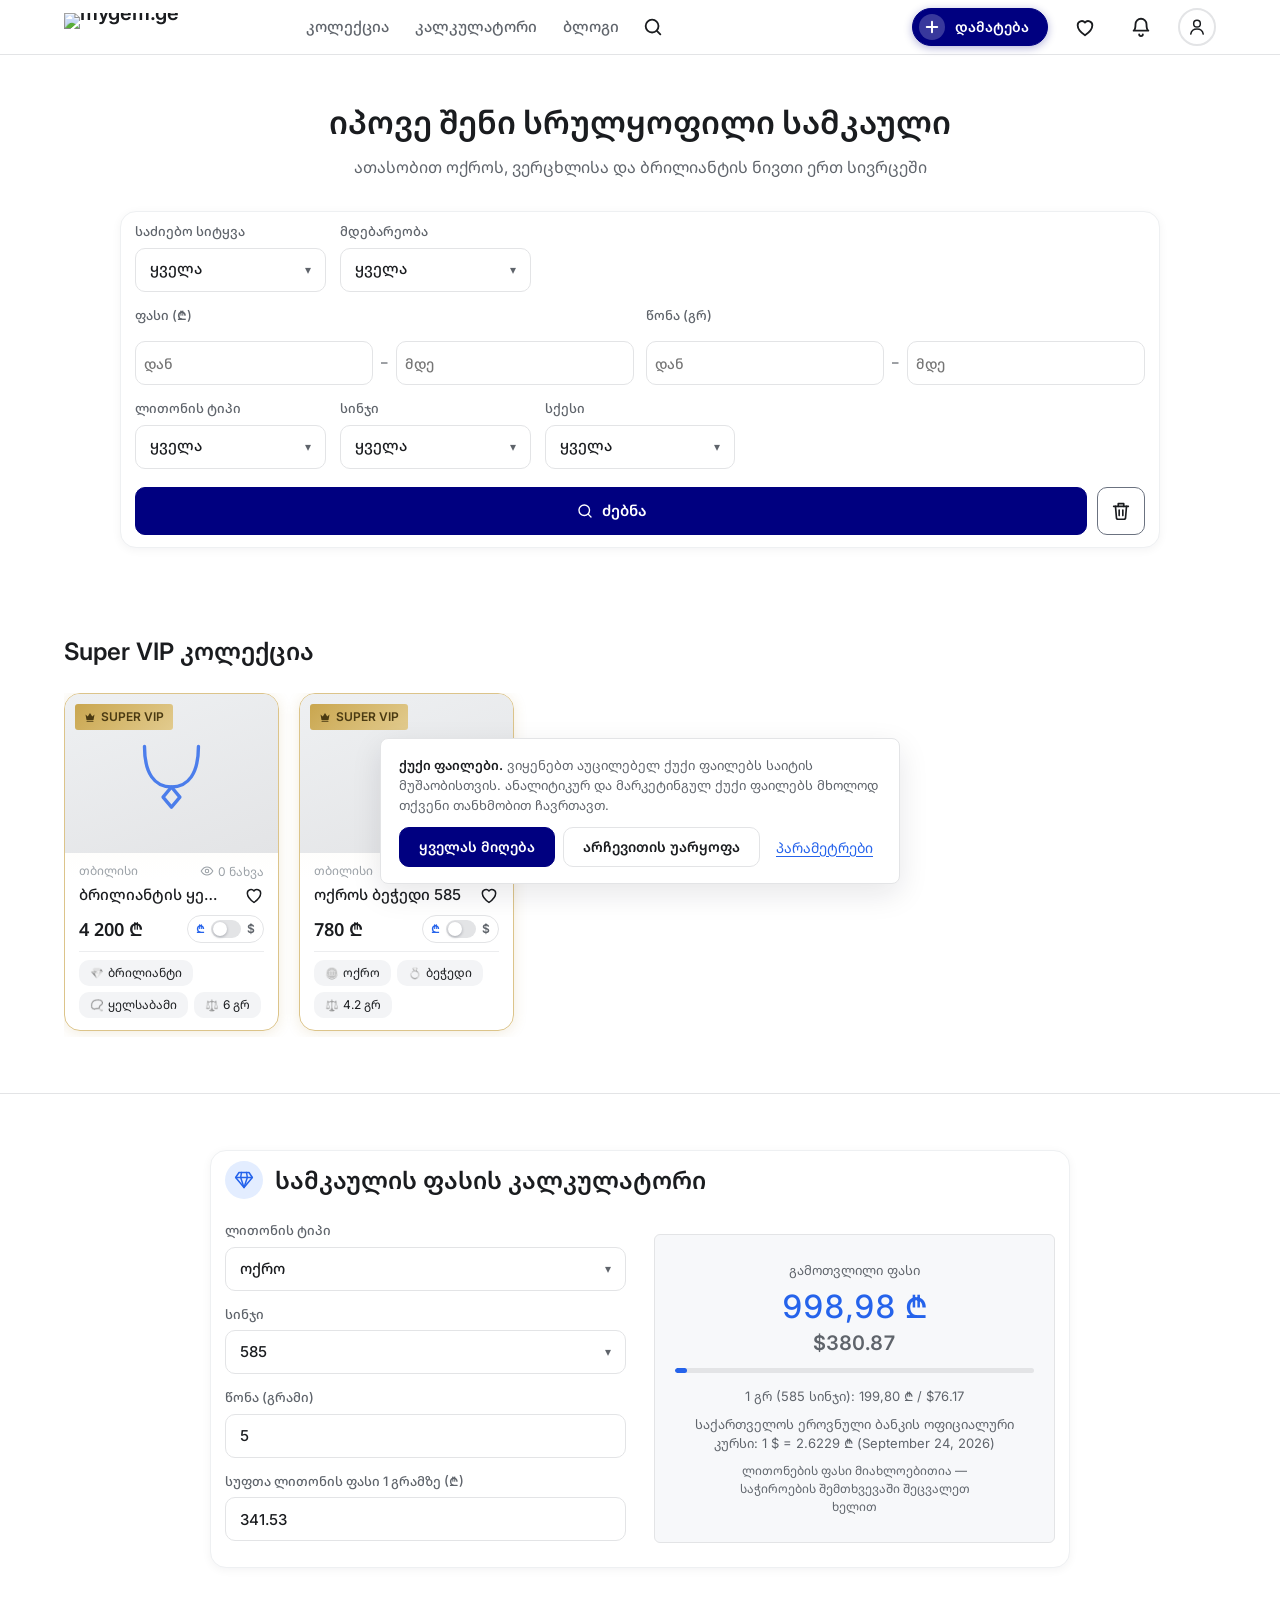
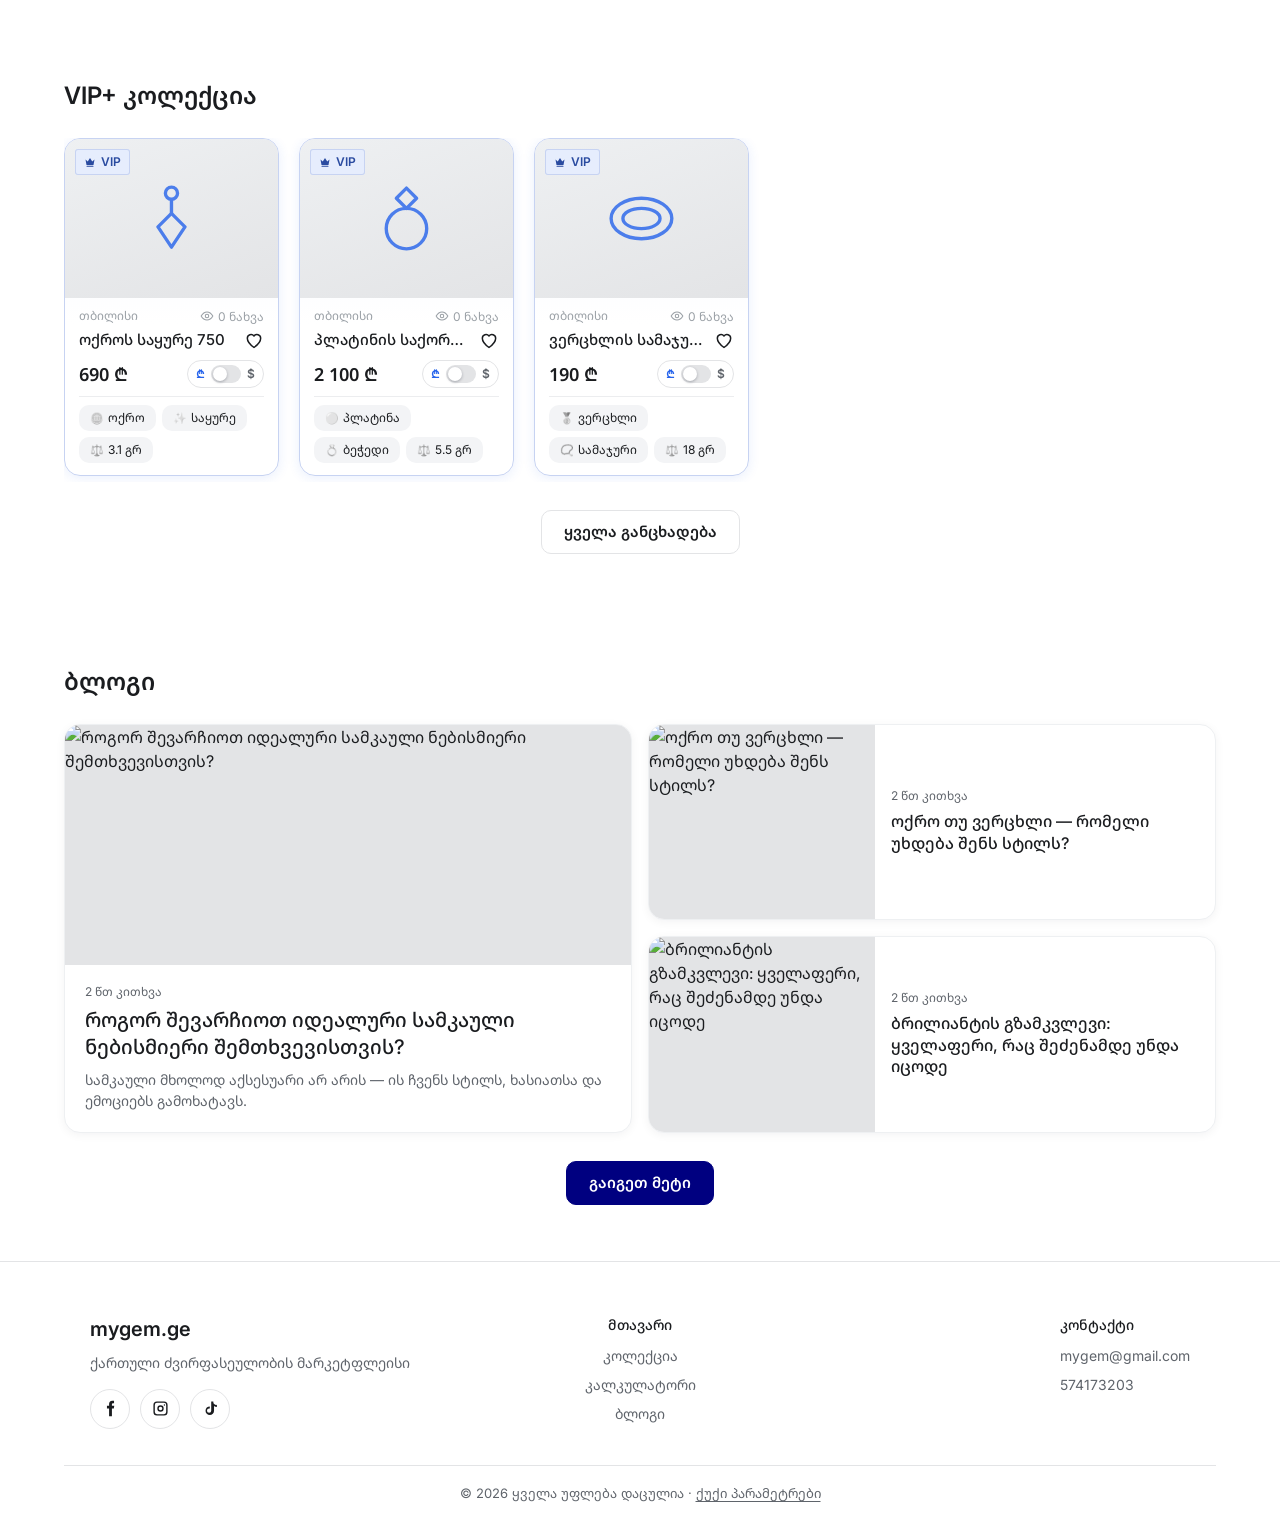
==== templates/index.html @ e0cd1dc0 "a" ====
<!DOCTYPE html>
<html lang="ka">
<head>
<meta charset="UTF-8">
<meta name="viewport" content="width=device-width, initial-scale=1">
<meta name="theme-color" content="#ffffff">
<title>mygem.ge – ძვირფასეულობის მარკეტფლეისი</title>
<link rel="icon" type="image/jpeg" href="images/Mygem ge.jpg">
<link rel="preconnect" href="https://fonts.googleapis.com">
<link rel="preconnect" href="https://fonts.gstatic.com" crossorigin>
<link rel="stylesheet" href="https://fonts.googleapis.com/css2?family=Inter:wght@400;500;600&family=Noto+Sans+Georgian:wght@400;500;600&family=Noto+Serif+Georgian:wght@400;500&display=swap">
<link rel="stylesheet" href="/static/style.css">
</head>
<body>
<header class="top">
  <a href="#home" class="logo" aria-label="mygem.ge"><img class="wm" src="images/Mygem ge.jpg" alt="mygem.ge" width="166" height="36"></a>
  <nav class="nav">
    <a href="#collection">კოლექცია</a>
    <a href="#calculator">კალკულატორი</a>
    <a href="#blog">ბლოგი</a>
    <div class="hs" id="hs">
      <button type="button" class="ib" id="hsBtn" title="ძებნა" aria-label="ძებნა"><svg viewBox="0 0 24 24" width="20" height="20" fill="none" stroke="currentColor" stroke-width="2" stroke-linecap="round"><circle cx="11" cy="11" r="7"/><path d="M20 20l-3.500-3.500"/></svg></button>
      <input id="hsIn" type="text" placeholder="მოძებნეთ სამკაული..." autocomplete="off" aria-label="ძებნა">
    </div>
  </nav>
  <div class="actions">
    <a href="#add" class="btn add" aria-label="დამატება"><span class="pl" aria-hidden="true"><svg viewBox="0 0 24 24" fill="none" stroke="currentColor" stroke-width="2.6" stroke-linecap="round"><path d="M12 5v14M5 12h14"/></svg></span><span class="t">დამატება</span></a>
    <a href="#favs" class="ib" title="ფავორიტები" aria-label="ფავორიტები"><svg viewBox="0 0 24 24" width="20" height="20" fill="none" stroke="currentColor" stroke-width="2" stroke-linejoin="round"><path d="M12 21s-8-5.500-8-11a4.500 4.500 0 018-2.800A4.500 4.500 0 0120 10c0 5.500-8 11-8 11z"/></svg><span class="dot fc" id="favDot"></span></a>
    <button class="ib" id="noteBtn" title="შეტყობინებები" aria-label="შეტყობინებები"><svg viewBox="0 0 24 24" width="20" height="20" fill="none" stroke="currentColor" stroke-width="2" stroke-linecap="round" stroke-linejoin="round"><path d="M6 9a6 6 0 0112 0c0 6 2 7 2 7H4s2-1 2-7z"/><path d="M10 20a2 2 0 004 0"/></svg><span class="dot" id="noteDot"></span></button>
    <button class="ib login" id="loginBtn" title="პროფილი" aria-label="პროფილი"></button>
  </div>
</header>
<div class="notes" id="notePanel"></div>
<div class="sres" id="sRes"></div>

<main id="app"></main>

<footer>
  <div class="foot">
    <div class="fcol fleft">
      <div class="fname">mygem.ge</div>
      <p>ქართული ძვირფასეულობის მარკეტფლეისი</p>
      <div class="soc">
        <a href="https://www.facebook.com/mygem.ge" target="_blank" rel="noopener noreferrer" title="Facebook" aria-label="Facebook"><svg viewBox="0 0 24 24"><path d="M14 8V6c0-1 .5-1.5 1.5-1.5H17V1h-2.5C11.5 1 10 3 10 5.5V8H7v4h3v11h4V12h2.7l.6-4z"/></svg></a>
        <a href="#" title="Instagram"><svg viewBox="0 0 24 24"><path d="M7 2h10a5 5 0 015 5v10a5 5 0 01-5 5H7a5 5 0 01-5-5V7a5 5 0 015-5zm0 2a3 3 0 00-3 3v10a3 3 0 003 3h10a3 3 0 003-3V7a3 3 0 00-3-3zm5 3.5A4.500 4.500 0 1112 16.500 4.500 4.500 0 0112 7.500zm0 2A2.500 2.500 0 1012 14.500 2.500 2.500 0 0012 9.500zM17.500 6a1 1 0 110 2 1 1 0 010-2z"/></svg></a>
        <a href="#" title="TikTok"><svg viewBox="0 0 24 24"><path d="M16 2h-3v13a3 3 0 11-3-3c.3 0 .7 0 1 .1V9a6 6 0 106 6V8.500a7 7 0 004 1.300V6.800A4 4 0 0116 3z"/></svg></a>
      </div>
    </div>
    <div class="fcol fmid">
      <a href="#home" class="fh">მთავარი</a>
      <a href="#collection">კოლექცია</a>
      <a href="#calculator">კალკულატორი</a>
    <a href="#blog">ბლოგი</a>
    </div>
    <div class="fcol fright">
      <b class="fh">კონტაქტი</b>
      <a href="mailto:mygemge@gmail.com">mygem@gmail.com</a>
      <a href="tel:+995574173203">574173203</a>
    </div>
  </div>
  <p class="copy">© 2026 ყველა უფლება დაცულია · <button type="button" class="cklink" data-ckset>ქუქი პარამეტრები</button></p>
</footer>

<div class="modal" id="modal"><div class="box" id="modalBox"><div id="modalBody"></div></div></div>
<div class="cookie" id="cookie" role="dialog" aria-labelledby="ckT" aria-describedby="ckD">
  <p id="ckD"><b id="ckT">ქუქი ფაილები.</b> ვიყენებთ აუცილებელ ქუქი ფაილებს საიტის მუშაობისთვის. ანალიტიკურ და მარკეტინგულ ქუქი ფაილებს მხოლოდ თქვენი თანხმობით ჩავრთავთ.</p>
  <div class="ck-acts">
    <button type="button" class="btn" id="ckAll">ყველას მიღება</button>
    <button type="button" class="btn alt" id="ckRej">არჩევითის უარყოფა</button>
    <button type="button" class="ck-set" id="ckSet">პარამეტრები</button>
  </div>
</div>
<div class="modal ckm" id="ckPrefs" role="dialog" aria-modal="true" aria-labelledby="ckPT"><div class="box">
  <h3 id="ckPT">ქუქი ფაილების პარამეტრები</h3>
  <p>აირჩიეთ, რომელი ქუქი ფაილების გამოყენებას ეთანხმებით. არჩევანის შეცვლა ნებისმიერ დროს შეგიძლიათ საიტის ბოლოდან.</p>
  <div class="ckrow"><div><b>აუცილებელი</b><span class="ckbadge">ყოველთვის ჩართულია</span><p>საჭიროა საიტის მუშაობისთვის: ანგარიშით შესვლა, ფავორიტები, თქვენი განცხადებები, ვალუტის კურსი და თქვენი არჩევანის დამახსოვრება. გამორთვა შეუძლებელია.</p></div></div>
  <label class="ckrow"><div><b>ანალიტიკა</b><p>გვეხმარება გავიგოთ, როგორ იყენებენ ვიზიტორები საიტს, რათა გავაუმჯობესოთ იგი.</p></div><input type="checkbox" class="cksw" id="ckA" role="switch" aria-label="ანალიტიკა"></label>
  <label class="ckrow"><div><b>მარკეტინგი</b><p>გამოიყენება შესაბამისი რეკლამის საჩვენებლად და სარეკლამო კამპანიების ეფექტიანობის გასაზომად.</p></div><input type="checkbox" class="cksw" id="ckM" role="switch" aria-label="მარკეტინგი"></label>
  <div class="ck-acts ckp">
    <button type="button" class="btn" id="ckSave">არჩევანის შენახვა</button>
    <button type="button" class="btn alt" id="ckAll2">ყველას მიღება</button>
  </div>
  <button type="button" class="link" id="ckX">დახურვა</button>
</div></div>
<script>/* e-mails that may use the admin tools (payments, blog). If tryon.js already defines window.ADMIN_EMAILS its list is kept. */window.ADMIN_EMAILS=window.ADMIN_EMAILS||["mygemge@gmail.com"];
/* URL of the deployed metals-worker.js (official LBMA gold / silver / platinum prices), e.g. "https://mygem-metals.YOURNAME.workers.dev". Empty = public live spot feed. */window.METALS_API="";</script>
<script>/* URL of the deployed tryon-worker.js (see SETUP-TRYON.md), e.g. "https://mygem-tryon.YOURNAME.workers.dev" */window.TRYON_API="";</script>
<script src="/static/tryon.js"></script>
<script src="/static/blog.js"></script>
<script src="/static/blog-extra.js"></script>
<script src="/static/script.js"></script>
</body>
</html>
---- static/style.css ----
/* =====================================================================
   mygem.ge — Bright, refined, minimalist jewelry marketplace
   Palette: pure white · cool light grays · charcoal text
   ===================================================================== */

   :root {
  --w: #ffffff;
  --bg: #ffffff;          /* pure white page */
  --cream: #F7F8FA;       /* card / light surface */
  --cream2: #E3E4E6;      /* borders / lines */
  --hov: #EDEEF0;         /* hover surface */
  --line: #E3E4E6;
  --tx: #1A1C1F;          /* near-black text */
  --mu: #5F646B;          /* muted gray (AA on white) */
  --gold: #5B6470;        /* accent: focus / hover borders, bars */
  --gold-d: #1F2933;      /* accent for text / buttons (charcoal) */
  --gold-l: #E3E4E6;      /* accent tint */
  --err: #c0453f;
  --p: var(--gold-d);
  --pd: var(--tx);
  --r: 4px;               /* control radius: square-ish */
  --ctl: 44px;            /* control height */
  --shadow: 0 10px 30px rgba(17, 24, 39, 0.10);
  /* typography system */
  --font-ui: "Inter", Arial, "Noto Sans Georgian", sans-serif;      /* English -> Inter (Arial fallback); Georgian glyphs -> Noto Sans Georgian */
  --font-price: "Noto Sans Georgian", "Inter", Arial, sans-serif;
  --fs-xs: 12px; --fs-sm: 13px; --fs-md: 14px; --fs-base: 15px; --fs-lg: 16px; --fs-xl: 18px; --fs-2xl: 20px; --fs-h2: 24px;
  --fs-h1: clamp(26px, 3vw, 32px);
  --logo-h: 26px;
  --logo-img-h: 46px;   /* logo = height of the "დამატება" button; header height unchanged */
}

* { box-sizing: border-box; margin: 0; padding: 0; }
html { scroll-behavior: smooth; scroll-padding-top: calc(var(--hh, 105px) + 24px); }

body {
  font-family: var(--font-ui);
  font-size: var(--fs-lg);
  line-height: 1.5;
  background: var(--bg);
  color: var(--tx);
  -webkit-font-smoothing: antialiased;
  -moz-osx-font-smoothing: grayscale;
  overflow-x: clip;
}

a { color: inherit; text-decoration: none; }
button, input, select, textarea { font: inherit; }
[hidden] { display: none !important; }

/* default icon sizes (svg from ui()) — never let an icon fill its container */
svg.ic { width: 20px; height: 20px; flex: none; }
svg.pi { width: 18px; height: 18px; flex: none; }

/* ---------- Header ---------- */
.top {
  position: sticky;
  top: 0;
  z-index: 50;
  display: flex;
  align-items: center;
  gap: 28px;
  padding: 14px 5%;
  background: rgba(255, 255, 255, 0.94);
  backdrop-filter: blur(12px);
  border-bottom: 1px solid var(--line);
}

.logo { font-weight: 600; font-size: var(--fs-2xl); letter-spacing: -0.3px; display: inline-flex; align-items: center; gap: 12px; color: var(--tx); }
.logo img { width: 46px; height: 46px; object-fit: contain; mix-blend-mode: multiply; transition: transform 0.4s cubic-bezier(0.16, 1, 0.3, 1); }
.logo:hover img { transform: scale(1.05); }
.logo b { font-weight: 600; }
.logo span { color: var(--gold-d); font-weight: 500; }

.nav { display: flex; align-items: center; gap: 6px; flex: 1; min-width: 0; }
.nav > a { padding: 8px 12px; border-radius: var(--r); font-size: var(--fs-md); font-weight: 500; letter-spacing: 0.1px; color: var(--mu); transition: color 0.2s, background 0.2s; white-space: nowrap; }
.nav > a:hover { background: var(--hov); color: var(--tx); }

/* expanding search */
.hs {
  display: flex;
  align-items: center;
  height: var(--ctl);
  border: 1px solid transparent;
  border-radius: var(--r);
  background: transparent;
  transition: background 0.3s, border-color 0.3s, box-shadow 0.3s;
}
.hs.open { background: var(--w); border-color: var(--cream2); box-shadow: 0 4px 16px rgba(17, 24, 39, 0.08); }
.hs:focus-within { border-color: var(--gold); }
.hs input {
  width: 0;
  opacity: 0;
  border: 0;
  outline: 0;
  background: none;
  padding: 0;
  font-size: var(--fs-base);
  color: var(--tx);
  transition: width 0.45s cubic-bezier(0.16, 1, 0.3, 1), opacity 0.3s ease, padding 0.45s;
}
.hs.open input { width: clamp(240px, 32vw, 460px); opacity: 1; padding: 0 14px 0 4px; }
.hs input::placeholder { color: #80868E; }

.actions { display: flex; align-items: center; gap: 8px; margin-left: auto; }

.ib {
  position: relative;
  width: var(--ctl);
  height: var(--ctl);
  border-radius: var(--r);
  border: 0;
  background: transparent;
  color: var(--tx);
  cursor: pointer;
  transition: background 0.2s, color 0.2s;
  display: grid;
  place-items: center;
  overflow: visible;
  flex: none;
}
.ib svg { width: 22px; height: 22px; }
.ib:hover { background: var(--hov); color: var(--gold-d); }

.login { border: 1px solid var(--cream2); font-weight: 600; font-size: var(--fs-base); border-radius: 50%; overflow: hidden; background: var(--w); }
.login:hover { background: var(--gold-d); color: #fff; border-color: var(--gold-d); }
.login img { width: 100%; height: 100%; object-fit: cover; }

.dot { position: absolute; top: 3px; right: 3px; min-width: 17px; height: 17px; padding: 0 4px; border-radius: 9px; background: var(--err); color: #fff; font-size: var(--fs-xs); font-weight: 600; display: none; place-items: center; }
.dot.fc { background: var(--gold-d); }

/* ---------- Buttons ---------- */
.btn {
  background: var(--gold-d);
  color: #fff;
  border: 1px solid var(--gold-d);
  padding: 0 22px;
  min-height: var(--ctl);
  line-height: 1.2;
  border-radius: var(--r);
  cursor: pointer;
  font-weight: 600;
  font-size: var(--fs-base);
  letter-spacing: 0.2px;
  transition: background 0.2s, border-color 0.2s, transform 0.2s, box-shadow 0.2s;
  display: inline-flex;
  align-items: center;
  justify-content: center;
  gap: 8px;
  text-align: center;
}
.btn:hover { background: #3A444F; border-color: #3A444F; transform: translateY(-1px); box-shadow: 0 6px 16px rgba(17, 24, 39, 0.18); }
.btn:disabled { opacity: 0.5; cursor: not-allowed; transform: none; box-shadow: none; }
.btn .ic { width: 18px; height: 18px; }
.btn.alt { background: var(--w); color: var(--tx); border-color: var(--cream2); }
.btn.alt:hover { background: var(--hov); border-color: var(--gold); box-shadow: none; }
.btn.sm { min-height: 36px; padding: 0 14px; font-size: var(--fs-md); margin-top: 6px; }
.btn.sm .ic { width: 16px; height: 16px; }
.btn.add { min-height: 42px; padding: 0 18px; }
.btn.add > span:first-child { font-size: var(--fs-2xl); font-weight: 400; line-height: 1; }

/* ---------- Panels & dropdown results ---------- */
.notes, .sres {
  position: fixed;
  top: 76px;
  right: 5%;
  width: 360px;
  max-width: 92vw;
  max-height: 70vh;
  overflow: auto;
  background: var(--w);
  border: 1px solid var(--line);
  border-radius: 8px;
  box-shadow: var(--shadow);
  padding: 14px;
  z-index: 60;
  display: none;
}
.notes.show, .sres.show { display: block; animation: fade 0.25s cubic-bezier(0.16, 1, 0.3, 1); }
.notes h4 { font-size: var(--fs-lg); margin-bottom: 10px; font-weight: 600; }
.note { padding: 12px; border-radius: var(--r); font-size: var(--fs-md); margin-bottom: 8px; background: var(--cream); border-left: 3px solid var(--cream2); }
.note.new { background: #ECEDEF; border-left-color: var(--gold); }
.note small { display: block; color: var(--mu); font-size: var(--fs-xs); margin-top: 4px; }

.sres { left: auto; right: 8%; width: 480px; }
.sr { display: flex; align-items: center; gap: 12px; padding: 10px; border-radius: var(--r); cursor: pointer; transition: background 0.15s; }
.sr:hover { background: var(--hov); }
.st { width: 52px; height: 52px; border-radius: var(--r); background: var(--cream) center/cover; display: grid; place-items: center; flex: none; border: 1px solid var(--cream2); color: var(--gold); }
.st svg.ill { width: 28px; height: 28px; }
.si { flex: 1; min-width: 0; }
.si b { display: block; font-size: var(--fs-base); font-weight: 600; white-space: nowrap; overflow: hidden; text-overflow: ellipsis; }
.si small { color: var(--mu); font-size: var(--fs-sm); }
.sr .price { font-size: var(--fs-base); font-weight: 600; }

#app { min-height: 70vh; animation: fade 0.4s cubic-bezier(0.16, 1, 0.3, 1); }
@keyframes fade { from { opacity: 0; transform: translateY(6px); } to { opacity: 1; transform: translateY(0); } }

/* ---------- Hero & filters ---------- */
.hero {
  background:
    radial-gradient(ellipse 55% 90% at 50% 40%, rgba(60, 70, 230, 0.55) 0%, rgba(60, 70, 230, 0) 70%),
    linear-gradient(135deg, #070b4a 0%, #141a9c 50%, #070b4a 100%);
  position: relative;
  isolation: isolate;
  padding: 64px 5% 48px;
  text-align: center;
  border-bottom: 1px solid var(--line);
}
.hero::before, .hero::after { content: ""; position: absolute; top: 0; bottom: 0; height: 100%; z-index: -1; pointer-events: none; background-repeat: no-repeat; background-size: 100% 100%; }
.hero::before { left: 0; aspect-ratio: 500 / 762; background-image: url("hero-left.png"); }
.hero::after { right: 0; aspect-ratio: 448 / 762; background-image: url("hero-right.png"); }
@media (max-width: 1100px) { .hero::before, .hero::after { opacity: 0.4; } }
@media (max-width: 700px) { .hero::before, .hero::after { display: none; } }
.hero h1 { font-size: var(--fs-h1); font-weight: 500; letter-spacing: -0.8px; line-height: 1.15; margin-bottom: 12px; color: #ffffff; }
.hero > p { color: rgba(255, 255, 255, 0.82); font-size: var(--fs-lg); max-width: 680px; margin: 0 auto 32px; }

.sbox { max-width: 1040px; margin: auto; background: var(--w); border-radius: 6px; padding: 24px; box-shadow: 0 8px 30px rgba(17, 24, 39, 0.07); border: 1px solid var(--line); }

.fgrid { display: grid; grid-template-columns: repeat(auto-fit, minmax(170px, 1fr)); gap: 14px; text-align: left; }
.fgrid label, .fld, .form label { font-size: var(--fs-sm); font-weight: 500; color: var(--mu); display: flex; flex-direction: column; gap: 6px; }

/* all filter / form controls share one square-ish size */
.fgrid input, .form input, .form textarea, .calc input, .dd-other {
  height: var(--ctl);
  padding: 0 14px;
  border: 1px solid var(--cream2);
  border-radius: var(--r);
  background: var(--w);
  outline: 0;
  font-size: var(--fs-base);
  color: var(--tx);
  width: 100%;
  transition: border-color 0.2s, box-shadow 0.2s;
}
.form textarea { height: auto; padding: 12px 14px; resize: vertical; line-height: 1.5; }
.fgrid input:focus, .form input:focus, .form textarea:focus, .dd-other:focus, .calc input:focus { border-color: var(--gold); box-shadow: 0 0 0 3px rgba(91, 100, 112, 0.18); }
.fgrid input[type=number], .calc input[type=number] { appearance: textfield; -moz-appearance: textfield; }
.fgrid input::-webkit-outer-spin-button, .fgrid input::-webkit-inner-spin-button { -webkit-appearance: none; margin: 0; }

.sbox .btn { margin-top: 18px; width: 100%; min-height: 48px; }
.sbox .btn .ic { width: 18px; height: 18px; }

/* ---------- Custom dropdowns ---------- */
.ddw { display: flex; flex-direction: column; gap: 6px; }
.dd { position: relative; }
.dd-btn { width: 100%; height: var(--ctl); display: flex; align-items: center; justify-content: space-between; gap: 8px; padding: 0 14px; border: 1px solid var(--cream2); border-radius: var(--r); background: var(--w); cursor: pointer; color: var(--tx); font-size: var(--fs-base); text-align: left; transition: border-color 0.2s, box-shadow 0.2s; }
.dd-btn:hover { border-color: #C9CBCF; }
.dd.open .dd-btn, .dd-btn:focus-visible { border-color: var(--gold); box-shadow: 0 0 0 3px rgba(91, 100, 112, 0.18); outline: 0; }
.dd-val { display: flex; align-items: center; gap: 8px; min-width: 0; white-space: nowrap; overflow: hidden; }
.dd-val.ph { color: var(--tx); }
.dd-val .ti { width: 16px; height: 16px; }
.car { color: var(--mu); font-size: var(--fs-xs); transition: transform 0.25s; }
.dd.open .car { transform: rotate(180deg); }

.dd-list { display: none; position: absolute; left: 0; right: 0; top: calc(100% + 4px); background: var(--w); border: 1px solid var(--cream2); border-radius: var(--r); box-shadow: var(--shadow); max-height: 260px; overflow: auto; z-index: 30; padding: 4px; scrollbar-width: thin; scrollbar-color: var(--cream2) transparent; }
.dd.open .dd-list { display: block; animation: ddIn 0.2s cubic-bezier(0.16, 1, 0.3, 1); }
@keyframes ddIn { from { opacity: 0; transform: translateY(-4px); } to { opacity: 1; transform: translateY(0); } }
.dd-opt { display: flex; align-items: center; gap: 10px; padding: 10px 12px; border-radius: 3px; cursor: pointer; color: var(--tx); font-size: var(--fs-base); transition: background 0.15s; }
.dd-opt:hover { background: var(--hov); }
.dd-opt.sel { background: #ECEDEF; color: var(--gold-d); font-weight: 600; }
.dd-opt.sel::after { content: "✓"; margin-left: auto; font-size: var(--fs-sm); }
.ti { width: 16px; height: 16px; color: var(--gold-d); flex: none; }

/* ---------- Sections & cards ---------- */
.sec { padding: 56px 5%; }
.sec h2 { font-size: var(--fs-h1); font-weight: 500; margin-bottom: 26px; letter-spacing: -0.5px; line-height: 1.2; }

.grid { display: grid; grid-template-columns: repeat(auto-fill, minmax(215px, 1fr)); gap: 20px; }

.card {
  --d: 0ms;
  background: var(--w);
  border-radius: 4px;
  overflow: hidden;
  border: 1px solid #E3E4E6;
  transition: opacity 0.6s ease var(--d), transform 0.6s cubic-bezier(0.16, 1, 0.3, 1) var(--d), box-shadow 0.3s, border-color 0.3s;
  position: relative;
  cursor: pointer;
}
.card.rv { opacity: 0; transform: translateY(16px); }
.card:focus-visible { outline: 2px solid var(--gold); outline-offset: 2px; }

.card .img { position: relative; aspect-ratio: 4 / 5; overflow: hidden; background: linear-gradient(160deg, #EEF0F2, #E3E4E6); }
.card .imgi { position: absolute; inset: 0; display: grid; place-items: center; background-size: cover; background-position: center; transition: transform 0.8s cubic-bezier(0.16, 1, 0.3, 1); color: var(--gold); }
.card .imgi svg.ill, .pph svg.ill { width: 38%; height: auto; opacity: 0.8; }
.card .in { padding: 12px 14px 14px; }
.card h4 { font-size: var(--fs-base); font-weight: 500; line-height: 1.35; margin-bottom: 3px; white-space: nowrap; overflow: hidden; text-overflow: ellipsis; }
.card small { color: var(--mu); font-size: var(--fs-sm); display: block; white-space: nowrap; overflow: hidden; text-overflow: ellipsis; }

.prow { display: flex; align-items: center; justify-content: space-between; margin-top: 10px; }
.card .price { font-size: var(--fs-xl); }
.price { font-weight: 600; color: var(--tx); font-size: var(--fs-2xl); letter-spacing: -0.2px; line-height: 1.2; white-space: nowrap; display: inline-block; font-variant-numeric: lining-nums tabular-nums; }
.price.flip { animation: flip 0.4s; }
@keyframes flip { 50% { transform: rotateX(90deg); opacity: 0; } }

.csw { display: flex; background: var(--w); border: 1px solid var(--cream2); border-radius: var(--r); padding: 2px; cursor: pointer; }
.csw b { min-width: 27px; height: 24px; display: grid; place-items: center; border-radius: 3px; font-size: var(--fs-sm); color: var(--mu); transition: 0.2s; }
.csw b.on { background: var(--gold-d); color: #fff; }

.badge { position: absolute; top: 10px; left: 10px; display: inline-flex; align-items: center; font-size: var(--fs-xs); font-weight: 600; letter-spacing: 0.6px; padding: 4px 9px; border-radius: 3px; z-index: 2; color: #fff; background: var(--gold-d); text-transform: uppercase; }
.badge.s { background: var(--gold-l); color: var(--gold-d); }
.badge .crown { width: 12px; height: 12px; margin-right: 5px; }

/* favorite + share on every card */
.cacts { position: absolute; top: 8px; right: 8px; z-index: 3; display: flex; flex-direction: column; gap: 6px; }
.cact {
  width: 34px;
  height: 34px;
  padding: 0;
  border-radius: 50%;
  border: 1px solid rgba(227, 228, 230, 0.9);
  background: rgba(255, 255, 255, 0.92);
  backdrop-filter: blur(4px);
  color: var(--tx);
  cursor: pointer;
  display: grid;
  place-items: center;
  transition: transform 0.2s, background 0.2s, color 0.2s, border-color 0.2s, box-shadow 0.2s;
}
.cact svg.ic { width: 17px; height: 17px; transition: fill 0.2s, stroke 0.2s; }
.cact:hover { transform: scale(1.08); background: var(--w); color: var(--gold-d); border-color: var(--gold); box-shadow: 0 4px 12px rgba(17, 24, 39, 0.18); }
.cact:focus-visible { outline: 2px solid var(--gold); outline-offset: 2px; }
.cact.fav.on { color: var(--err); border-color: #efc8c4; }
.cact.fav.on svg.ic { fill: currentColor; }
.cact:active { transform: scale(0.96); }

.card.is-vip { border-color: #C9CBCF; }
.card.is-svip { border-color: var(--gold); }

.card .peek { position: absolute; left: 50%; bottom: 12px; z-index: 2; display: inline-flex; align-items: center; gap: 6px; padding: 6px 14px; border-radius: var(--r); font-size: var(--fs-sm); font-weight: 500; color: var(--tx); background: rgba(255, 255, 255, 0.96); box-shadow: 0 4px 14px rgba(17, 24, 39, 0.15); opacity: 0; transform: translate(-50%, 6px); transition: opacity 0.25s ease, transform 0.3s cubic-bezier(0.16, 1, 0.3, 1); pointer-events: none; }
.card .peek svg.ic { width: 16px; height: 16px; }

@media (hover: hover) and (pointer: fine) {
  .card:hover { transform: translateY(-4px); transition-delay: 0ms; box-shadow: var(--shadow); border-color: var(--gold); }
  .card:hover .imgi { transform: scale(1.05); }
  .card:hover .peek { opacity: 1; transform: translate(-50%, 0); }
}

.layout { display: grid; grid-template-columns: 290px 1fr; gap: 32px; padding: 36px 5%; align-items: start; }
.layout aside { position: sticky; top: calc(var(--hh, 105px) + 23px); }
.layout aside .fgrid { grid-template-columns: 1fr 1fr; }
.layout aside .fgrid > .fld, .layout aside .fgrid > .ddw { grid-column: 1 / -1; }
.results h2 { font-size: var(--fs-h2); font-weight: 500; letter-spacing: -0.4px; }

.empty { padding: 60px 20px; text-align: center; color: var(--mu); font-size: var(--fs-lg); }
.page { max-width: 960px; margin: 44px auto; padding: 0 5%; }
.page > h1 { font-size: var(--fs-h1); font-weight: 500; letter-spacing: -0.5px; }

.panel { background: var(--w); border: 1px solid var(--line); border-radius: 8px; padding: 32px; box-shadow: 0 8px 30px rgba(17, 24, 39, 0.05); }
.form { display: grid; grid-template-columns: 1fr 1fr; gap: 18px; }
.form .full { grid-column: 1 / -1; }

.tabs { display: flex; gap: 8px; margin: 22px 0; flex-wrap: wrap; border-bottom: 1px solid var(--line); padding-bottom: 18px; }
.tabs button { height: 40px; padding: 0 16px; border-radius: var(--r); border: 1px solid var(--cream2); background: var(--w); cursor: pointer; font-size: var(--fs-base); font-weight: 500; color: var(--tx); transition: background 0.2s, color 0.2s, border-color 0.2s; display: inline-flex; align-items: center; gap: 8px; }
.tabs button .ic { width: 18px; height: 18px; }
.tabs button.on { background: var(--gold-d); border-color: var(--gold-d); color: #fff; }
.tabs button:not(.on):hover { background: var(--hov); border-color: var(--gold); }
.tabs #logout { margin-left: auto; color: var(--err); }
.tabs #logout:hover { background: #fdf2f1; border-color: #efc8c4; }

.prof-head { display: flex; gap: 20px; align-items: center; flex-wrap: wrap; }
.prof-head h2 { font-size: var(--fs-h2); font-weight: 600; }
.ava { width: 84px; height: 84px; border-radius: 50%; background: var(--gold-d); color: #fff; display: grid; place-items: center; font-size: var(--fs-h1); overflow: hidden; flex: none; }
.ava img { width: 100%; height: 100%; object-fit: cover; }
.ava .ic { width: 34px; height: 34px; }
.pmail { display: inline-flex; align-items: center; gap: 6px; color: var(--mu); font-size: var(--fs-base); }
.pmail .ic { width: 16px; height: 16px; }
.stats { display: flex; gap: 18px; flex-wrap: wrap; font-size: var(--fs-md); color: var(--mu); margin: 8px 0 10px; }
.stats b { color: var(--tx); }
.stat { display: inline-flex; align-items: center; gap: 6px; }
.stat i { display: grid; place-items: center; color: var(--gold-d); }
.stat .ic { width: 16px; height: 16px; }

/* ---------- Validation ---------- */
.fe { font-style: normal; color: var(--err); font-size: var(--fs-sm); margin-top: 2px; }
.bad input, .bad textarea, .bad .dd-btn, .bad .drop { border-color: var(--err) !important; }
.bad { animation: shake 0.3s; }
@keyframes shake { 25% { transform: translateX(-3px); } 75% { transform: translateX(3px); } }
.fsum { background: #fdf2f1; color: var(--err); border: 1px solid #f3cfcc; border-radius: var(--r); padding: 12px 14px; font-size: var(--fs-md); font-weight: 500; }
.pw { position: relative; display: flex; }
.pw input { width: 100%; padding-right: 44px; }
.eye { position: absolute; right: 6px; top: 50%; transform: translateY(-50%); width: 32px; height: 32px; border: 0; background: none; color: var(--mu); cursor: pointer; border-radius: 50%; display: grid; place-items: center; }
.eye:hover { color: var(--gold-d); }
.eye svg { width: 19px; height: 19px; }
.eye .off { display: none; }
.eye.on .off { display: block; }
.eye.on .see { display: none; }

/* ---------- Photo upload ---------- */
.drop { display: flex !important; flex-direction: column; align-items: center; justify-content: center; gap: 4px; text-align: center; padding: 30px 16px; border: 2px dashed var(--cream2); border-radius: 6px; background: var(--bg); cursor: pointer; transition: border-color 0.2s, background 0.2s; color: var(--mu); }
.drop:hover, .drop.drag { border-color: var(--gold); background: #ECEDEF; }
.drop .up { width: 44px; height: 44px; border-radius: 50%; background: var(--gold-d); color: #fff; display: grid; place-items: center; margin-bottom: 4px; }
.drop .up svg { width: 20px; height: 20px; }
.drop b { color: var(--tx); font-size: var(--fs-base); }
.drop u { color: var(--gold-d); }
.drop small { font-size: var(--fs-sm); }
.pcount { display: flex; align-items: center; gap: 10px; font-size: var(--fs-sm); margin-top: 8px; }
.pbar { flex: 1; height: 4px; background: var(--cream2); border-radius: 4px; overflow: hidden; }
.pbar i { display: block; height: 100%; width: 0; background: var(--gold); transition: width 0.3s; }
.pcount.ok #pcnt { color: var(--gold-d); font-weight: 600; }
.photos { display: grid; grid-template-columns: repeat(auto-fill, minmax(88px, 1fr)); gap: 8px; margin-top: 8px; }
.photos .ph { position: relative; aspect-ratio: 1; border-radius: var(--r); overflow: hidden; border: 1px solid var(--cream2); }
.photos .ph img { width: 100%; height: 100%; object-fit: cover; }
.photos .ph .rm { position: absolute; top: 4px; right: 4px; width: 22px; height: 22px; border-radius: 50%; border: 0; background: rgba(17, 24, 39, 0.75); color: #fff; cursor: pointer; font-size: var(--fs-sm); display: grid; place-items: center; }
.cover { position: absolute; left: 4px; bottom: 4px; background: var(--gold-d); color: #fff; font-size: var(--fs-xs); font-weight: 600; padding: 2px 6px; border-radius: 3px; }

/* ---------- Calculator (light) ---------- */
.calc-wrap { background: var(--w); padding: 56px 5%; border-top: 1px solid var(--line); }
.calc-in { max-width: 860px; margin: auto; }
.calc-frame { position: relative; border-radius: 8px; }
.calc { background: var(--w); color: var(--tx); border: 1px solid var(--line); border-radius: 8px; padding: 30px 32px; box-shadow: 0 10px 34px rgba(17, 24, 39, 0.08); }
.calc h2 { margin-bottom: 22px; font-size: var(--fs-2xl); font-weight: 600; display: flex; align-items: center; gap: 12px; }
.calc-gem { display: inline-grid; place-items: center; width: 38px; height: 38px; border-radius: 50%; color: var(--gold-d); background: var(--gold-l); }
.calc-gem .pi { width: 20px; height: 20px; }
.calc-grid { display: grid; grid-template-columns: 1fr 1fr; gap: 28px; align-items: center; }
.calc label, .calc .fld { display: flex; flex-direction: column; gap: 6px; margin-bottom: 14px; font-size: var(--fs-sm); font-weight: 500; color: var(--mu); }
.calc .dd-btn { background: var(--w); color: var(--tx); }
.calc-out { background: var(--cream); border: 1px solid var(--line); border-radius: 6px; padding: 26px 20px; text-align: center; display: flex; flex-direction: column; align-items: center; justify-content: center; gap: 8px; }
.total { font-size: var(--fs-h1); font-weight: 600; color: var(--gold-d); font-variant-numeric: tabular-nums; line-height: 1.1; }
.total.usd { font-size: var(--fs-2xl); color: var(--mu); font-weight: 600; }
.bar { width: 100%; height: 5px; background: var(--cream2); border-radius: 5px; overflow: hidden; margin: 6px 0; }
.bar i { display: block; height: 100%; width: 0; background: var(--gold); border-radius: 5px; transition: width 0.4s ease; }
.calc-out small { color: var(--mu); font-size: var(--fs-sm); }
.calc-trace { display: none; }

/* ---------- Popups & footer ---------- */
/* success popup (.pubpop / .pubbox): see "SUCCESS WINDOW" block at the end of this file */

footer { background: var(--w); color: var(--mu); padding: 52px 5% 24px; border-top: 1px solid var(--line); }
.foot { display: grid; grid-template-columns: 1fr auto 1fr; gap: 32px; align-items: start; max-width: 1100px; margin: 0 auto; }
.fcol { display: flex; flex-direction: column; gap: 8px; font-size: var(--fs-base); }
.fleft { justify-self: start; }
.fmid { justify-self: center; text-align: center; }
.fright { justify-self: end; align-items: flex-start; text-align: left; }
.fname { font-weight: 600; font-size: var(--fs-2xl); color: var(--tx); }
.fleft p { font-size: var(--fs-md); }
.fh { font-weight: 600; color: var(--tx); font-size: var(--fs-lg); margin-bottom: 2px; }
.soc { display: flex; gap: 10px; margin-top: 8px; }
.soc a { width: 40px; height: 40px; border-radius: 50%; background: var(--w); border: 1px solid var(--cream2); display: grid; place-items: center; transition: background 0.2s, transform 0.2s, border-color 0.2s; }
.soc a:hover { background: var(--gold-d); border-color: var(--gold-d); transform: translateY(-2px); }
.soc svg { width: 17px; height: 17px; fill: var(--tx); }
.soc a:hover svg { fill: #fff; }
.fcol a:not(.fh) { transition: color 0.2s; }
.fcol a:hover { color: var(--gold-d); }
.copy { text-align: center; margin-top: 36px; padding-top: 18px; border-top: 1px solid var(--cream2); font-size: var(--fs-sm); }

/* ---------- Modals & auth ---------- */
.modal { position: fixed; inset: 0; background: rgba(17, 24, 39, 0.45); backdrop-filter: blur(3px); display: none; place-items: center; z-index: 100; padding: 16px; }
.modal.show { display: grid; }
.box { background: var(--w); border-radius: 8px; padding: 32px; width: 100%; max-width: 440px; max-height: 90vh; overflow: auto; box-shadow: 0 20px 50px rgba(17, 24, 39, 0.18); }
.box h3 { margin-bottom: 18px; font-size: var(--fs-2xl); font-weight: 600; }
.box .form { grid-template-columns: 1fr; }
.box .link { display: block; width: 100%; background: none; border: 0; color: var(--gold-d); cursor: pointer; font-size: var(--fs-md); margin-top: 14px; text-align: center; text-decoration: underline; }
.rowr { display: flex; justify-content: flex-end; margin: -6px 0; }
.linkbtn { background: none; border: 0; color: var(--mu); cursor: pointer; font-size: var(--fs-sm); }
.linkbtn:hover { color: var(--gold-d); }
.box p { font-size: var(--fs-md); color: var(--mu); margin-bottom: 12px; line-height: 1.55; }
.chk { flex-direction: row !important; flex-wrap: wrap; align-items: center; gap: 8px !important; font-size: var(--fs-md) !important; color: var(--tx) !important; }
.chk input { width: 18px; height: 18px; accent-color: var(--gold-d); }
.tl { color: var(--gold-d); cursor: pointer; text-decoration: underline; }
.confirm { text-align: center; }
.confirm h3 { font-size: var(--fs-xl); }
.confirm .ci { width: 54px; height: 54px; margin: 0 auto 14px; border-radius: 50%; background: var(--cream); color: var(--gold-d); display: grid; place-items: center; }
.confirm .ci .ic { width: 24px; height: 24px; }
.row2 { display: flex; gap: 10px; margin-top: 18px; }
.row2 .btn { flex: 1; }

.cookie { position: fixed; bottom: 16px; left: 50%; transform: translateX(-50%); background: var(--w); border: 1px solid var(--line); box-shadow: var(--shadow); border-radius: 8px; padding: 16px 18px; display: none; flex-direction: column; gap: 12px; z-index: 120; max-width: 520px; width: 92%; }
.cookie.show { display: flex; }
.cookie p { font-size: var(--fs-sm); line-height: 1.55; color: var(--mu); }
.cookie p b { color: var(--tx); font-weight: 600; }
.ck-acts { display: flex; flex-wrap: wrap; align-items: center; gap: 8px; }
.ck-acts .btn { min-height: 40px; padding: 0 16px; font-size: var(--fs-md); margin: 0; flex: 1 1 auto; white-space: nowrap; }
.ck-set, .cklink { background: none; border: 0; cursor: pointer; text-decoration: underline; text-underline-offset: 3px; transition: color 0.2s; }
.ck-set { color: var(--gold-d); font-size: var(--fs-md); min-height: 40px; padding: 0 8px; }
.cklink { color: inherit; font-size: inherit; padding: 0; }
.ck-set:hover, .cklink:hover { color: var(--tx); }
.ck-set:focus-visible, .cklink:focus-visible, .cksw:focus-visible { outline: 2px solid var(--gold); outline-offset: 2px; border-radius: 2px; }
.ckm { z-index: 190; }
.ckm .box { max-width: 480px; padding: 26px; }
.ckrow { display: flex; justify-content: space-between; align-items: flex-start; gap: 16px; padding: 14px 0; border-top: 1px solid var(--line); cursor: default; }
label.ckrow { cursor: pointer; }
.ckrow b { font-size: var(--fs-base); font-weight: 600; color: var(--tx); }
.ckrow p { margin: 4px 0 0; font-size: var(--fs-sm); }
.ckbadge { display: inline-block; margin-left: 8px; padding: 1px 8px; border-radius: 10px; background: var(--gold-l); color: var(--gold-d); font-size: var(--fs-xs); vertical-align: 1px; }
.cksw { -webkit-appearance: none; appearance: none; flex: none; position: relative; width: 40px; height: 22px; margin-top: 2px; border-radius: 11px; background: #C9CBCF; cursor: pointer; transition: background 0.2s; }
.cksw::after { content: ""; position: absolute; top: 3px; left: 3px; width: 16px; height: 16px; border-radius: 50%; background: #fff; box-shadow: 0 1px 3px rgba(17, 24, 39, 0.25); transition: transform 0.2s; }
.cksw:checked { background: var(--gold-d); }
.cksw:checked::after { transform: translateX(18px); }
.ck-acts.ckp { border-top: 1px solid var(--line); padding-top: 16px; }

.toast { position: fixed; top: calc(var(--hh, 105px) + 19px); right: 20px; background: var(--tx); color: #fff; padding: 12px 18px; border-radius: var(--r); font-size: var(--fs-md); z-index: 200; box-shadow: 0 8px 24px rgba(17, 24, 39, 0.22); animation: fade 0.25s ease; }

/* ---------- Product page ---------- */
.pdp { max-width: 1160px !important; padding-bottom: 60px; }
.pback { display: inline-flex; align-items: center; gap: 8px; height: 40px; padding: 0 16px 0 12px; margin-bottom: 22px; border: 1px solid var(--cream2); border-radius: var(--r); background: var(--w); color: var(--tx); font-size: var(--fs-base); font-weight: 500; cursor: pointer; transition: background 0.2s, border-color 0.2s; }
.pback .ic { width: 18px; height: 18px; }
.pback:hover { background: var(--hov); border-color: var(--gold); }

.pd-grid { display: grid; grid-template-columns: minmax(0, 1fr) minmax(0, 1fr); gap: 52px; align-items: start; }
.pgal { position: sticky; top: calc(var(--hh, 105px) + 23px); }
.pmain { position: relative; aspect-ratio: 1 / 1; border-radius: 8px; overflow: hidden; background: linear-gradient(160deg, #EEF0F2, #E3E4E6); border: 1px solid var(--line); }
.pmain img { width: 100%; height: 100%; object-fit: cover; display: block; transition: opacity 0.2s ease; }
.pmain img.sw { opacity: 0; }
.pph { display: grid; place-items: center; height: 100%; color: var(--gold); }
.pnav { position: absolute; top: 50%; transform: translateY(-50%); width: 42px; height: 42px; border-radius: 50%; border: 0; background: rgba(255, 255, 255, 0.94); color: var(--tx); display: grid; place-items: center; cursor: pointer; box-shadow: 0 4px 14px rgba(17, 24, 39, 0.14); transition: background 0.2s, transform 0.2s, color 0.2s; z-index: 3; }
.pnav .ic { width: 20px; height: 20px; }
.pnav.l { left: 12px; }
.pnav.r { right: 12px; }
.pnav:hover { background: #fff; color: var(--gold-d); transform: translateY(-50%) scale(1.06); }
.pcnt { position: absolute; right: 12px; bottom: 12px; z-index: 3; padding: 4px 10px; border-radius: 12px; font-size: var(--fs-xs); font-weight: 500; color: #fff; background: rgba(17, 24, 39, 0.65); }
.pthumbs { display: flex; gap: 8px; margin-top: 12px; overflow-x: auto; padding-bottom: 4px; }
.pth { flex: none; width: 72px; height: 72px; padding: 0; border-radius: var(--r); overflow: hidden; border: 1px solid var(--cream2); background: var(--cream); cursor: pointer; opacity: 0.65; transition: opacity 0.2s, border-color 0.2s; }
.pth img { width: 100%; height: 100%; object-fit: cover; display: block; }
.pth:hover { opacity: 1; }
.pth.on { opacity: 1; border-color: var(--gold); }

.pmeta { display: flex; flex-wrap: wrap; gap: 18px; color: var(--mu); font-size: var(--fs-md); margin-bottom: 10px; }
.pmeta span { display: inline-flex; align-items: center; gap: 6px; }
.pmeta .ic { width: 16px; height: 16px; }
.ptitle { font-size: var(--fs-h1); font-weight: 500; line-height: 1.2; margin-bottom: 16px; letter-spacing: -0.4px; }
.pprice { display: flex; align-items: center; gap: 16px; margin-bottom: 24px; }
.pprice .price { font-size: var(--fs-h1); color: var(--gold-d); }

.pact { display: flex; flex-wrap: wrap; align-items: center; gap: 10px; margin-bottom: 26px; }
.pa.pic { height: 44px; padding: 0 13px; gap: 8px; border-radius: var(--r); border: 1px solid var(--cream2); background: var(--w); color: var(--tx); font-size: var(--fs-md); font-weight: 500; cursor: pointer; display: inline-flex; align-items: center; transition: background 0.2s, border-color 0.2s, color 0.2s; }
.pa.pic .ic { width: 18px; height: 18px; }
.pa.pic:hover { background: var(--hov); border-color: var(--gold); }
.pa.pic.on { color: var(--err); border-color: #efc8c4; background: #fdf4f3; }
.pa.pic.on .ic { fill: currentColor; }
.pa.pic.ai { border-color: var(--gold-d); background: var(--gold-d); color: #fff; }
.pa.pic.ai:hover { background: #3A444F; border-color: #3A444F; }

.pattrs { border: 1px solid var(--line); border-radius: 6px; overflow: hidden; margin-bottom: 24px; background: var(--w); }
.pr2 { display: flex; justify-content: space-between; align-items: center; padding: 13px 18px; font-size: var(--fs-base); border-bottom: 1px solid var(--line); }
.pr2:last-child { border-bottom: 0; }
.pr2 span { color: var(--mu); }
.pr2 b { font-weight: 600; display: inline-flex; align-items: center; gap: 8px; }
.pdesc h3 { font-size: var(--fs-lg); font-weight: 600; margin-bottom: 8px; }
.pdesc p { line-height: 1.65; color: var(--mu); font-size: var(--fs-base); white-space: pre-line; }

.pseller { margin-top: 28px; padding: 20px; border: 1px solid var(--line); border-radius: 6px; background: var(--cream); display: flex; flex-direction: column; gap: 14px; }
.sh { display: flex; align-items: center; gap: 12px; }
.sav { width: 46px; height: 46px; border-radius: 50%; background: var(--gold-d); color: #fff; display: grid; place-items: center; overflow: hidden; flex: none; }
.sav .ic { width: 22px; height: 22px; }
.sav img { width: 100%; height: 100%; object-fit: cover; }
.sn { display: flex; flex-direction: column; }
.sn small { color: var(--mu); font-size: var(--fs-xs); }
.sn b { font-size: var(--fs-lg); font-weight: 600; }
.sn em { font-style: normal; color: var(--mu); font-size: var(--fs-sm); }
.sph { font-size: var(--fs-xl); font-weight: 600; color: var(--tx); letter-spacing: 0.3px; }

/* Call + Message: same size, same row, small icons */
.sbtns { display: flex; flex-wrap: nowrap; gap: 10px; }
.btn.sb { flex: 1 1 0; min-width: 0; min-height: 44px; height: 44px; padding: 0 12px; font-size: var(--fs-base); gap: 8px; white-space: nowrap; }
.btn.sb .ic { width: 16px; height: 16px; }
.btn.sb.call { background: var(--w); color: var(--tx); border-color: var(--cream2); }
.btn.sb.call:hover { background: var(--bg); border-color: var(--gold); box-shadow: none; }
.simsec { margin-top: 56px; }
.simsec h2 { font-size: var(--fs-h1); font-weight: 500; letter-spacing: -0.4px; margin-bottom: 22px; }

/* ---------- AI try-on ---------- */
.try-dlg { position: fixed; inset: 0; z-index: 170; display: grid; place-items: center; padding: 16px; background: rgba(17, 24, 39, 0.5); backdrop-filter: blur(4px); }
.try-box { position: relative; width: 100%; max-width: 900px; max-height: 92vh; overflow: auto; border-radius: 8px; background: var(--w); padding: 28px; box-shadow: 0 20px 50px rgba(17, 24, 39, 0.2); container-type: inline-size; }
.try-close { position: absolute; top: 14px; right: 14px; z-index: 5; width: 36px; height: 36px; border-radius: 50%; border: 0; background: var(--hov); color: var(--tx); font-size: var(--fs-2xl); cursor: pointer; transition: background 0.2s; display: grid; place-items: center; }
.try-close:hover { background: var(--cream2); }
.tico { width: 42px; height: 42px; border-radius: var(--r); background: var(--gold-d); color: #fff; display: grid; place-items: center; flex: none; }
.tico .ic { width: 22px; height: 22px; }
.try-head { display: flex; align-items: center; gap: 12px; margin-bottom: 22px; padding-right: 40px; }
.try-head h2 { margin: 0; font-size: var(--fs-2xl); font-weight: 600; }
.try-head p { color: var(--mu); font-size: var(--fs-md); margin-top: 2px; }
.try-badge { display: inline-block; margin-left: 6px; padding: 2px 8px; border-radius: 3px; background: var(--gold-l); color: var(--gold-d); font-size: var(--fs-xs); font-weight: 600; vertical-align: middle; }
.try-grid { display: grid; gap: 20px; }
@container (min-width: 640px) { .try-grid { grid-template-columns: 1fr 1fr; align-items: start; } }
.try-ctl, .try-step { display: flex; flex-direction: column; gap: 12px; }
.try-st { display: flex; align-items: center; gap: 8px; font-weight: 600; font-size: var(--fs-base); }
.try-st i { width: 24px; height: 24px; border-radius: 50%; background: var(--gold-d); color: #fff; font-style: normal; font-size: var(--fs-xs); display: grid; place-items: center; }
.try-st small { margin-left: auto; color: var(--mu); font-weight: 400; font-size: var(--fs-sm); }
.try-item, .try-photo { display: flex; align-items: center; gap: 12px; padding: 10px; border: 1px solid var(--line); border-radius: var(--r); background: var(--w); }
.try-item .th { width: 52px; height: 52px; border-radius: var(--r); flex: none; display: grid; place-items: center; font-size: var(--fs-h2); background: var(--cream) center/cover; }
.try-item b, .try-photo b { display: block; font-size: var(--fs-md); }
.try-item small { color: var(--mu); font-size: var(--fs-xs); }
.try-picks { display: flex; gap: 6px; overflow-x: auto; padding-bottom: 4px; }
.try-pick { flex: none; width: 46px; height: 46px; padding: 0; border: 1px solid var(--cream2); border-radius: var(--r); overflow: hidden; background: var(--w); cursor: pointer; opacity: 0.65; transition: opacity 0.2s, border-color 0.2s; }
.try-pick.on { opacity: 1; border-color: var(--gold); }
.try-pick .pt { display: block; width: 100%; height: 100%; background: center/cover; }
.try-photo img { width: 48px; height: 48px; border-radius: var(--r); object-fit: cover; flex: none; }
.try-photo > div { flex: 1; min-width: 0; }
.try-photo b { white-space: nowrap; overflow: hidden; text-overflow: ellipsis; }
.try-photo small { color: #2e7d32; font-size: var(--fs-xs); font-weight: 500; }
.try-x { width: 28px; height: 28px; border-radius: 50%; border: 0; background: var(--hov); color: var(--mu); font-size: var(--fs-lg); cursor: pointer; display: grid; place-items: center; }
.try-x:hover { background: var(--err); color: #fff; }
.try-lp { display: flex; align-items: center; gap: 10px; padding: 10px 12px; border-radius: var(--r); background: var(--cream); color: var(--mu); font-size: var(--fs-sm); }
.try-lp .ic { width: 18px; height: 18px; }
.try-lp.err { background: #fdf2f1; color: var(--err); }
.try-spin { width: 18px; height: 18px; border: 2px solid var(--cream2); border-top-color: var(--gold-d); border-radius: 50%; animation: spin 0.8s linear infinite; flex: none; }
@keyframes spin { to { transform: rotate(360deg); } }
.try-go { width: 100%; min-height: 48px; }
.try-hint { text-align: center; font-size: var(--fs-sm); color: var(--mu); }
.try-stage { display: flex; flex-direction: column; gap: 10px; }
.try-view { position: relative; aspect-ratio: 4 / 5; border-radius: 6px; overflow: hidden; background: var(--cream); border: 1px solid var(--line); }
.try-view > img { position: absolute; inset: 0; width: 100%; height: 100%; object-fit: contain; opacity: 0; transition: opacity 0.3s ease; }
.try-view > img.show { opacity: 1; }
.try-empty { position: absolute; inset: 0; display: flex; flex-direction: column; align-items: center; justify-content: center; gap: 6px; padding: 16px; text-align: center; color: var(--mu); font-size: var(--fs-md); }
.try-empty img { position: static !important; width: 80px !important; height: 80px !important; object-fit: contain; opacity: 0.85 !important; mix-blend-mode: multiply; }
.try-empty b { color: var(--tx); font-size: var(--fs-base); }
.try-selchip { position: absolute; left: 10px; bottom: 10px; max-width: calc(100% - 20px); display: inline-flex; align-items: center; gap: 8px; padding: 4px 12px 4px 4px; border-radius: 16px; background: rgba(255, 255, 255, 0.96); box-shadow: 0 4px 12px rgba(17, 24, 39, 0.1); font-size: var(--fs-sm); font-weight: 500; white-space: nowrap; overflow: hidden; }
.try-selchip i { width: 26px; height: 26px; border-radius: 50%; background: var(--cream) center/cover; flex: none; }
.try-tog { position: absolute; top: 10px; left: 50%; transform: translateX(-50%); z-index: 3; display: flex; padding: 3px; border-radius: var(--r); background: rgba(255, 255, 255, 0.96); box-shadow: 0 4px 12px rgba(17, 24, 39, 0.1); }
.try-tog button { padding: 6px 12px; border: 0; border-radius: 3px; background: none; color: var(--mu); font-size: var(--fs-sm); font-weight: 500; cursor: pointer; transition: 0.2s; }
.try-tog button.on { background: var(--gold-d); color: #fff; }
.try-scan { position: absolute; left: 0; right: 0; top: -70px; height: 70px; z-index: 3; pointer-events: none; background: linear-gradient(180deg, transparent, rgba(255, 255, 255, 0.6) 70%, rgba(255, 255, 255, 0.9)); border-bottom: 2px solid #fff; animation: tryscan 2s linear infinite; }
@keyframes tryscan { to { top: 100%; } }
.try-sp { position: absolute; z-index: 3; color: #fff; font-size: var(--fs-lg); pointer-events: none; animation: tw 1.8s ease-in-out infinite; text-shadow: 0 0 8px rgba(17, 24, 39, 0.6); }
.try-sp.s1 { left: 18%; top: 24%; }
.try-sp.s2 { left: 70%; top: 40%; animation-delay: 0.6s; }
.try-sp.s3 { left: 40%; top: 68%; animation-delay: 1.2s; }
@keyframes tw { 0%, 100% { opacity: 0; transform: scale(0.5); } 50% { opacity: 1; transform: scale(1.2); } }
.try-load { position: absolute; inset: 0; z-index: 4; display: flex; align-items: flex-end; justify-content: center; padding: 12px; background: rgba(17, 24, 39, 0.25); }
.try-lcard { display: flex; align-items: center; gap: 10px; max-width: 100%; padding: 10px 14px; border-radius: 6px; background: #fff; box-shadow: 0 10px 25px rgba(17, 24, 39, 0.18); }
.try-gem { color: var(--gold-d); display: grid; }
.try-lcard b { font-size: var(--fs-md); }
.try-lcard small { color: var(--mu); font-size: var(--fs-xs); display: block; }
#tryMsg.sw { animation: fade 0.4s ease; }
.try-acts { display: flex; flex-wrap: wrap; gap: 8px; }
.try-acts .btn { margin: 0; }
.try-note { font-size: var(--fs-xs); color: var(--mu); line-height: 1.45; }
.try-lb { position: fixed; inset: 0; z-index: 180; display: grid; place-items: center; padding: 14px; background: rgba(17, 24, 39, 0.85); backdrop-filter: blur(4px); cursor: zoom-out; }
.try-lb img { max-width: 100%; max-height: 90vh; border-radius: 8px; }

/* ---------- Responsive ---------- */
@media (max-width: 1000px) {
  .pd-grid { gap: 32px; }
  .layout { grid-template-columns: 250px 1fr; gap: 24px; }
}

@media (max-width: 800px) {
  body { font-size: var(--fs-lg); }
  .layout { grid-template-columns: 1fr; padding: 24px 5%; }
  .layout aside { position: static; }
  .fgrid, .layout aside .fgrid { grid-template-columns: 1fr 1fr; }
  .fgrid > .fld { grid-column: 1 / -1; }
  .calc-grid, .form { grid-template-columns: 1fr; }
  .calc { padding: 22px 18px; }
  .top { flex-wrap: wrap; gap: 8px 12px; padding: 12px 5%; }
  .logo { font-size: var(--fs-xl); gap: 8px; }
  .logo img { width: 36px; height: 36px; }
  .actions { gap: 2px; }
  .ib { width: 40px; height: 40px; }
  .btn.add { min-height: 40px; min-width: 40px; padding: 0 10px; margin-right: 4px; }
  .nav { order: 3; width: 100%; flex: 1 1 100%; }
  .nav .hs { margin-left: auto; }
  .hs input { flex: 1; width: auto; max-width: 0; transition: max-width 0.45s cubic-bezier(0.16, 1, 0.3, 1), opacity 0.3s ease, padding 0.45s; }
  .hs.open { flex: 1; }
  .hs.open input { width: auto; max-width: 100%; }
  .nav:has(.hs.open) > a { display: none; }
  .btn.add .t { display: none; }
  .sres { top: 120px; right: 5%; left: 5%; width: auto; }
  .notes { top: 76px; right: 5%; left: 5%; width: auto; }
  .hero { padding: 44px 5% 32px; }
  .sbox { padding: 18px; }
  .sec { padding: 40px 5%; }
  .grid { grid-template-columns: repeat(2, 1fr); gap: 12px; }
  .card .in { padding: 10px 10px 12px; }
  .card h4 { font-size: var(--fs-md); }
  .card small { font-size: var(--fs-xs); }
  .price { font-size: var(--fs-lg); }
  .card .price { font-size: var(--fs-base); }
  .csw b { min-width: 24px; height: 22px; font-size: var(--fs-xs); }
  .cact { width: 30px; height: 30px; }
  .cact svg.ic { width: 15px; height: 15px; }
  .cacts { top: 6px; right: 6px; gap: 5px; }
  .badge { top: 8px; left: 8px; font-size: var(--fs-xs); padding: 4px 7px; }
  .panel { padding: 22px 18px; }
  .box { padding: 24px 20px; }
}

@media (max-width: 700px) {
  .foot { grid-template-columns: 1fr; gap: 24px; }
  .fleft, .fmid, .fright { justify-self: start; text-align: left; align-items: flex-start; }
  .pd-grid { grid-template-columns: 1fr; gap: 24px; }
  .pgal { position: static; }
  .try-box { padding: 20px 16px; }
}

@media (max-width: 420px) {
  .grid { gap: 8px; }
  .card .in { padding: 9px 9px 11px; }
  .prow { margin-top: 8px; }
  .pa.pic .lb { font-size: var(--fs-md); }
  .sbtns { gap: 8px; }
  .ck-acts .btn { flex: 1 1 100%; }
  .ck-set { flex: 1 1 100%; }
}

@media (prefers-reduced-motion: reduce) {
  *, *::before, *::after { animation-duration: 0.01ms !important; animation-iteration-count: 1 !important; transition-duration: 0.01ms !important; scroll-behavior: auto !important; }
}
/* category fields */
.dyn { display: contents; }
.form .dyn > .fld, .form .dyn > label { min-width: 0; }
.more { text-align: center; margin-top: 28px; }
/* blog */
.blog { max-width: 1040px; }
.bh { font-size: var(--fs-h1); font-weight: 500; color: var(--pd); margin-bottom: 6px; }
.bsub { color: var(--mu); margin-bottom: 28px; }
.blist { border-top: 1px solid var(--line); }
.bitem { display: grid; grid-template-columns: 44px 1fr auto; gap: 16px; align-items: baseline; padding: 20px 4px; border-bottom: 1px solid var(--line); color: var(--tx); text-decoration: none; transition: padding 0.25s, background 0.25s; }
.bitem:hover { padding-left: 14px; background: rgba(17, 24, 39, 0.04); }
.bn { color: var(--gold); font-weight: 600; font-size: var(--fs-md); letter-spacing: 1px; }
.bt b { display: block; font-size: var(--fs-xl); font-weight: 600; line-height: 1.35; margin-bottom: 4px; }
.bt small { color: var(--mu); font-size: var(--fs-md); line-height: 1.5; }
.bm { color: var(--mu); font-size: var(--fs-sm); white-space: nowrap; }
.art { max-width: 760px; }
.art h1 { font-size: var(--fs-h1); font-weight: 600; line-height: 1.25; color: var(--pd); margin: 8px 0 24px; }
.aback { display: inline-flex; align-items: center; gap: 6px; color: var(--mu); text-decoration: none; font-size: var(--fs-md); margin-bottom: 18px; }
.aback .ic { width: 16px; height: 16px; }
.aback:hover { color: var(--gold); }
.ameta { display: block; color: var(--gold); font-size: var(--fs-sm); letter-spacing: 0.5px; }
.abody p { font-size: var(--fs-lg); line-height: 1.85; margin-bottom: 18px; }
.abody h3 { font-size: var(--fs-2xl); font-weight: 600; margin: 30px 0 10px; color: var(--pd); }
.abody h3::before { content: ""; display: block; width: 28px; height: 2px; background: var(--gold); margin-bottom: 12px; }
.anext { display: block; margin-top: 40px; padding: 18px 20px; border: 1px solid var(--line); border-radius: 6px; color: var(--tx); text-decoration: none; transition: border-color 0.2s; }
.anext:hover { border-color: var(--gold); }
.anext small { display: block; color: var(--mu); font-size: var(--fs-xs); margin-bottom: 4px; }
.acta { text-align: center; margin-top: 32px; }
@media (max-width: 560px) { .bitem { grid-template-columns: 32px 1fr; } .bm { display: none; } }

/* blog cards + article cover */
.bgrid { display: grid; grid-template-columns: repeat(2, 1fr); gap: 28px 24px; }
.bcard { display: flex; flex-direction: column; color: var(--tx); text-decoration: none; border: 1px solid var(--line); border-radius: 8px; overflow: hidden; background: #fff; transition: border-color 0.2s, transform 0.25s, box-shadow 0.25s; }
.bcard:hover { border-color: var(--gold); transform: translateY(-3px); box-shadow: 0 10px 26px rgba(17, 24, 39, 0.08); }
.bimg { display: block; aspect-ratio: 3 / 2; overflow: hidden; background: var(--line); }
.bimg img { display: block; width: 100%; height: 100%; object-fit: cover; transition: transform 0.5s; }
.bcard:hover .bimg img { transform: scale(1.03); }
.bbody { display: block; padding: 16px 18px 20px; }
.bbody .bm { display: block; color: var(--gold); font-size: var(--fs-xs); letter-spacing: 0.5px; margin-bottom: 6px; }
.bbody b { display: block; font-size: var(--fs-xl); font-weight: 600; line-height: 1.35; margin-bottom: 8px; }
.bex { display: block; color: var(--mu); font-size: var(--fs-md); line-height: 1.55; }
.ahero { display: block; width: 100%; height: auto; aspect-ratio: 3 / 2; object-fit: cover; border-radius: 8px; margin: 0 0 28px; background: var(--line); }
.abody ul { margin: 0 0 18px; padding-left: 22px; }
.abody li { font-size: var(--fs-lg); line-height: 1.8; margin-bottom: 8px; }
@media (max-width: 700px) { .bgrid { grid-template-columns: 1fr; } .bbody .bm { display: block; } }
@media (prefers-reduced-motion: reduce) { .bcard, .bimg img { transition: none; } .bcard:hover { transform: none; } }

/* ---------- Continue with Google ---------- */
.gblock { margin: 14px 0 4px; }
.gwrap { min-height: 44px; display: flex; justify-content: center; align-items: center; color-scheme: light; }
.gnote { color: var(--err); font-size: var(--fs-sm); text-align: center; margin-top: 8px; }
.gnote.mu { color: var(--mu); }
.gsep { display: flex; align-items: center; gap: 12px; margin: 16px 0 6px; color: var(--mu); font-size: var(--fs-sm); }
.gsep::before, .gsep::after { content: ""; flex: 1; height: 1px; background: var(--line); }
/* ===== Compact marketplace cards (override of the card styles above) ===== */
.grid { grid-template-columns: repeat(auto-fill, minmax(200px, 1fr)); gap: 16px; }
.card { display: flex; flex-direction: column; border: 1px solid #EEF0F2; border-radius: 16px; background: #fff; box-shadow: 0 2px 10px rgba(17, 24, 39, 0.05); }
.card .img { aspect-ratio: 4 / 3; border-radius: 0; }
.card .in { display: flex; flex-direction: column; flex: 1; padding: 12px 14px 14px; }
.card .loc { font-size: var(--fs-xs); color: #9AA0A6; line-height: 1.3; min-height: 16px; margin-bottom: 4px; }
.card .trow { display: flex; align-items: center; justify-content: space-between; gap: 8px; }
.card .trow h4 { flex: 1; min-width: 0; font-size: var(--fs-base); font-weight: 500; line-height: 1.35; margin: 0; }
.card .cact { flex: none; width: 28px; height: 28px; margin-right: -4px; border: 0; border-radius: 50%; background: transparent; backdrop-filter: none; box-shadow: none; color: var(--tx); }
.card .cact svg.ic { width: 20px; height: 20px; }
.card .cact:hover { transform: scale(1.1); background: transparent; box-shadow: none; color: var(--err); }
.card .price { margin-top: 10px; padding-bottom: 12px; border-bottom: 1px solid #ECEDEF; font-size: var(--fs-lg); font-weight: 600; display: block; }
.card .tags { display: flex; flex-wrap: wrap; gap: 6px; margin-top: auto; padding-top: 12px; }
.card .tg { font-size: var(--fs-xs); line-height: 1; padding: 7px 11px; border-radius: 10px; background: #F3F4F6; color: var(--tx); white-space: nowrap; }
.card .pstat { margin-top: 6px; }
@media (hover: hover) and (pointer: fine) {
  .card:hover { transform: translateY(-3px); border-color: #E3E4E6; box-shadow: 0 8px 22px rgba(17, 24, 39, 0.10); }
}
@media (max-width: 900px) {
  .grid { grid-template-columns: repeat(2, 1fr); gap: 10px; }
  .card { border-radius: 14px; }
  .card .in { padding: 10px 11px 12px; }
  .card .trow h4 { font-size: var(--fs-md); }
  .card .price { font-size: var(--fs-base); margin-top: 8px; padding-bottom: 10px; }
  .card .tg { font-size: var(--fs-xs); padding: 6px 9px; border-radius: 9px; }
  .card .cact { width: 26px; height: 26px; }
  .card .cact svg.ic { width: 18px; height: 18px; }
}

/* ===== Home: section anchors + Blogs block ===== */
.hblog h2 { margin-bottom: 26px; }
.hbg { display: grid; grid-template-columns: 1fr 1fr; gap: 16px; }
.hbs { display: grid; grid-template-rows: 1fr 1fr; gap: 16px; min-width: 0; }
.hbc { display: flex; min-width: 0; color: var(--tx); text-decoration: none; background: #fff; border: 1px solid #EEF0F2; border-radius: 16px; box-shadow: 0 2px 10px rgba(17, 24, 39, 0.05); overflow: hidden; transition: transform 0.3s cubic-bezier(0.16, 1, 0.3, 1), box-shadow 0.3s, border-color 0.3s; }
.hbc:focus-visible { outline: 2px solid var(--gold); outline-offset: 2px; }
.hbi { position: relative; display: block; overflow: hidden; background: var(--line); }
.hbi img { position: absolute; inset: 0; width: 100%; height: 100%; object-fit: cover; display: block; }
.hbb { display: flex; flex-direction: column; justify-content: center; min-width: 0; padding: 14px 16px 16px; }
.hbb small { color: var(--mu); font-size: var(--fs-xs); margin-bottom: 6px; }
.hbb b { font-size: var(--fs-lg); font-weight: 600; line-height: 1.35; display: -webkit-box; -webkit-line-clamp: 3; -webkit-box-orient: vertical; overflow: hidden; }
.hbe { display: -webkit-box; -webkit-line-clamp: 3; -webkit-box-orient: vertical; overflow: hidden; margin-top: 8px; color: var(--mu); font-size: var(--fs-md); line-height: 1.55; }
/* left: big block (image on top, text below) */
.hbc.big { flex-direction: column; }
.hbc.big .hbi { flex: 1; min-height: 240px; }
.hbc.big .hbb { flex: none; justify-content: flex-start; padding: 18px 20px 20px; }
.hbc.big .hbb b { font-size: var(--fs-2xl); }
/* right: two compact horizontal cards */
.hbs .hbc { flex-direction: row; min-height: 170px; }
.hbs .hbi { flex: 0 0 40%; }
@media (hover: hover) and (pointer: fine) {
  .hbc:hover { transform: translateY(-3px); border-color: #E3E4E6; box-shadow: 0 8px 22px rgba(17, 24, 39, 0.10); }
}
@media (max-width: 700px) {
  .hbg { grid-template-columns: 1fr; gap: 10px; }
  .hbs { grid-template-rows: none; gap: 10px; }
  .hbc { border-radius: 14px; }
  .hbc.big .hbi { flex: none; min-height: 0; aspect-ratio: 3 / 2; }
  .hbc.big .hbb { padding: 14px 14px 16px; }
  .hbc.big .hbb b { font-size: var(--fs-lg); }
  .hbs .hbc { min-height: 0; }
  .hbs .hbi { flex: 0 0 38%; min-height: 120px; }
  .hbb { padding: 12px 12px 14px; }
  .hbb b { font-size: var(--fs-base); }
}
@media (prefers-reduced-motion: reduce) { .hbc { transition: none; } .hbc:hover { transform: none; } }

/* header wordmark (replaces the old icon + text logo) */
.logo img.wm { width: auto; height: 36px; max-width: none; mix-blend-mode: normal; }
/* ---- per-listing currency switch (OFF = ₾ GEL, ON = $ USD), bottom of each card / product page ---- */
.cur { display: inline-flex; align-items: center; gap: 7px; height: 32px; padding: 0 10px; border: 1px solid var(--cream2); border-radius: 999px; background: var(--w); color: var(--mu); cursor: pointer; font: inherit; font-size: var(--fs-sm); font-weight: 600; transition: border-color 0.2s, background 0.2s; }
.cur:hover { background: var(--hov); }
.cur:focus-visible { outline: 2px solid var(--gold-d); outline-offset: 2px; }
.cur .cl { transition: color 0.2s; line-height: 1; }
.cur .cl:first-child { color: var(--gold-d); }
.cur .cl:last-child { color: var(--mu); }
.cur.on .cl:first-child { color: var(--mu); }
.cur.on .cl:last-child { color: var(--gold-d); }
.cur .trk { position: relative; width: 34px; height: 20px; border-radius: 999px; background: var(--cream2); transition: background 0.2s; flex: none; }
.cur .trk i { position: absolute; top: 2px; left: 2px; width: 16px; height: 16px; border-radius: 50%; background: #fff; box-shadow: 0 1px 3px rgba(17, 24, 39, 0.3); transition: transform 0.2s; }
.cur.on .trk { background: var(--gold-d); }
.cur.on .trk i { transform: translateX(14px); }
.card .cbot { display: flex; justify-content: flex-end; margin-top: 12px; padding-top: 10px; border-top: 1px solid var(--cream2); }
.cur.sm { height: 28px; padding: 0 8px; gap: 6px; font-size: var(--fs-xs); }
.cur.sm .trk { width: 30px; height: 18px; }
.cur.sm .trk i { width: 14px; height: 14px; }
.cur.sm.on .trk i { transform: translateX(12px); }
@media (prefers-reduced-motion: reduce) { .cur .trk, .cur .trk i, .cur .cl { transition: none; } }
/* ---- price range filter ---- */
.fgrid .pwrow { grid-column: 1 / -1; display: grid; grid-template-columns: 1fr 1fr; gap: 12px; }
.pwrow.one { grid-template-columns: 1fr; }
.pwrow .prng { min-width: 0; }
.pwrow .prow { gap: 6px; }
.pwrow .prow input { padding: 0 8px; font-size: var(--fs-md); }
@media (max-width: 340px) { .pwrow { grid-template-columns: 1fr; } }
/* add-listing form: weight and price on one row, package selector below */
.form .trio { display: grid; grid-template-columns: 1fr 1fr; gap: 14px; }
.form .trio > :nth-child(3) { grid-column: 1 / -1; }
.form .trio > * { min-width: 0; }
.prng .prow { display: flex; align-items: center; gap: 8px; }
.prng .prow input { flex: 1; min-width: 0; }
.prng .prow i { font-style: normal; color: var(--mu); }

/* ---- "other" item-name input: keep the whole placeholder visible ---- */
.dd-other { padding: 0 10px; font-size: var(--fs-md); text-overflow: ellipsis; }
.dd-other::placeholder { font-size: var(--fs-sm); }
/* ---- bank transfer payment box ---- */
.paybox { display: flex; flex-direction: column; gap: 14px; padding: 18px; border: 1px solid var(--cream2); border-radius: 8px; background: var(--cream); }
.paybox h4 { margin: 0; font-size: var(--fs-lg); color: var(--gold-d); }
.payamt { display: flex; align-items: center; justify-content: space-between; gap: 12px; padding: 12px 14px; border-radius: var(--r); background: var(--w); border: 1px solid var(--cream2); }
.payamt span, .payrecv span, .payln span, .bacc span { font-size: var(--fs-sm); color: var(--mu); font-weight: 500; }
.payamt b { font-size: var(--fs-2xl); color: var(--gold-d); font-variant-numeric: tabular-nums; }
.payrecv { display: flex; align-items: baseline; justify-content: flex-start; gap: 8px; padding: 0 2px; flex-wrap: nowrap; }
.payrecv b, .payln b { color: var(--tx); font-weight: 600; font-size: var(--fs-base); }
.banks { display: grid; grid-template-columns: 1fr 1fr; gap: 12px; }
.bank { padding: 14px; border: 1px solid var(--cream2); border-radius: var(--r); background: var(--w); display: flex; flex-direction: column; gap: 10px; min-width: 0; }
.bank .bn { font-weight: 600; color: var(--gold-d); font-size: var(--fs-base); }
.bacc { display: flex; flex-direction: column; gap: 6px; }
.brow { display: flex; align-items: center; gap: 8px; flex-wrap: wrap; }
.brow b { font-family: var(--font-ui); font-variant-numeric: tabular-nums; font-size: var(--fs-md); letter-spacing: 0.3px; color: var(--tx); word-break: break-all; user-select: all; }
.copybtn { display: inline-flex; align-items: center; gap: 6px; height: 32px; padding: 0 12px; border: 1px solid var(--cream2); border-radius: var(--r); background: var(--w); color: var(--tx); font: inherit; font-size: var(--fs-sm); font-weight: 500; cursor: pointer; transition: background 0.2s, color 0.2s, border-color 0.2s; }
.copybtn:hover { background: var(--hov); }
.copybtn.ok { background: var(--gold-d); border-color: var(--gold-d); color: #fff; }
.payln { display: flex; flex-direction: column; gap: 4px; padding: 10px 14px; border-radius: var(--r); background: var(--w); border: 1px solid var(--cream2); }
.payln b { word-break: break-word; }
.paybox .addon { flex-direction: row; align-items: center; gap: 8px; font-size: var(--fs-md); color: var(--tx); }
.rcprev { display: flex; align-items: center; gap: 10px; }
.rcprev img { width: 56px; height: 56px; object-fit: cover; border-radius: var(--r); border: 1px solid var(--cream2); }
.paynote { margin: 0; font-size: var(--fs-sm); color: var(--mu); line-height: 1.5; }
@media (max-width: 700px) { .banks { grid-template-columns: 1fr; } }
.card .in > .price + .cbot { margin-top: auto; }

/* ---- colored listing: owner-chosen border color; listings without the feature keep the default border ---- */
.card.is-color { background: var(--bc, #C9A227); border-color: var(--bc, #C9A227); box-shadow: 0 0 0 1px var(--bc, #C9A227); }
.card.is-white { background: #fff; }
.card.is-color .loc { color: rgba(17, 24, 39, 0.65); }
.card.is-color .price { border-bottom-color: rgba(17, 24, 39, 0.15); }
.card.is-color .cbot { border-top-color: rgba(17, 24, 39, 0.15); }
.card.is-color .tg { background: rgba(255, 255, 255, 0.55); }
.card.is-dark, .card.is-dark h4, .card.is-dark .price, .card.is-dark .cact { color: #fff; }
.card.is-dark .loc, .card.is-dark small { color: rgba(255, 255, 255, 0.78); }
.card.is-dark .price { border-bottom-color: rgba(255, 255, 255, 0.28); }
.card.is-dark .cbot { border-top-color: rgba(255, 255, 255, 0.28); }
.card.is-dark .tg { background: rgba(255, 255, 255, 0.2); color: #fff; }
.card.is-dark .cact:hover, .card.is-dark .cact.fav.on { color: #ff9d94; }
/* stickers on listing cards (max 3, top-right of the photo) */
.paybox .addon { flex-wrap: wrap; }
.paybox .addon .fe { flex-basis: 100%; }
.cpbox { display: flex; flex-direction: column; gap: 8px; padding: 12px 14px; border: 1px solid var(--cream2); border-radius: var(--r); background: var(--w); font-size: var(--fs-sm); color: var(--mu); font-weight: 500; }
.cpbox.own { margin-bottom: 18px; background: var(--cream); }

/* ---- delete listing ---- */
.card .cbot { justify-content: space-between; align-items: center; gap: 8px; }
.cdel { display: inline-flex; align-items: center; gap: 6px; height: 28px; padding: 0 10px; border: 1px solid #F1C9C5; border-radius: 999px; background: #fff; color: #B42318; font: inherit; font-size: var(--fs-xs); font-weight: 600; cursor: pointer; transition: background 0.2s, color 0.2s; }
.cdel .ic { width: 14px; height: 14px; }
.cdel:hover { background: #B42318; color: #fff; border-color: #B42318; }
.pa.pic.del { color: #B42318; border-color: #F1C9C5; }
.pa.pic.del:hover { background: #B42318; color: #fff; border-color: #B42318; }
.btn.danger { background: #B42318; border-color: #B42318; color: #fff; }
.btn.danger:hover { background: #912018; border-color: #912018; }
.confirm p { margin: 0 0 16px; color: var(--mu); font-size: var(--fs-md); line-height: 1.5; }
/* ---- view count on cards ---- */
.card .cmeta { display: flex; align-items: center; justify-content: space-between; gap: 8px; margin-bottom: 4px; }
.card .cmeta .loc { flex: 1; min-width: 0; margin-bottom: 0; }
.card .vw { flex: none; display: inline-flex; align-items: center; gap: 4px; font-size: var(--fs-xs); color: #9AA0A6; line-height: 1.3; }
.card .vw .ic { width: 14px; height: 14px; }
.card.is-color .vw { color: rgba(17, 24, 39, 0.65); }
.card.is-dark .vw { color: rgba(255, 255, 255, 0.78); }

/* =====================================================================
   v3 additions
   ===================================================================== */

/* ---- sticker picker: every sticker explains what it means ---- */
.spick { display: flex; flex-direction: column; gap: 10px; }
.slist { display: grid; grid-template-columns: repeat(auto-fill, minmax(230px, 1fr)); gap: 8px; }
.sq { position: relative; display: flex; align-items: center; gap: 12px; width: 100%; padding: 10px 44px 10px 10px; border: 1px solid var(--cream2); border-radius: 12px; background: #fff; color: var(--tx); font: inherit; text-align: left; cursor: pointer; transition: border-color 0.15s, background 0.15s, box-shadow 0.15s; }
.sq:hover { border-color: var(--gold); background: #FCFCFD; }
.sq:focus-visible { outline: 2px solid var(--gold); outline-offset: 2px; }
.sq .se { flex: none; display: grid; place-items: center; width: 40px; height: 40px; border-radius: 50%; background: var(--sb, #F6F4EF); color: var(--sc, var(--mu)); transition: background 0.15s; }
.sq .se svg { width: 20px; height: 20px; }
.sq .stx { display: flex; flex-direction: column; gap: 2px; min-width: 0; }
.sq .stx b { font-size: var(--fs-md); font-weight: 600; line-height: 1.25; color: var(--tx); }
.sq .stx small { font-size: var(--fs-xs); font-weight: 400; color: var(--mu); line-height: 1.35; }
.sq .sck { position: absolute; right: 12px; top: 50%; width: 20px; height: 20px; margin-top: -10px; border-radius: 50%; border: 1.5px solid var(--cream2); background: #fff; transition: background 0.15s, border-color 0.15s; }
.sq.on { border-color: var(--gold-d); background: var(--cream); box-shadow: 0 0 0 1px var(--gold-d); }
.sq.on .se { background: var(--sb, #EFEBE3); }
.sq.on .sck { background: var(--gold-d); border-color: var(--gold-d); }
.sq.on .sck::after { content: ""; position: absolute; left: 6px; top: 2px; width: 5px; height: 9px; border: solid #fff; border-width: 0 2px 2px 0; transform: rotate(45deg); }
.scnt { color: var(--mu); font-size: var(--fs-xs); font-weight: 500; }
.scnt b { color: var(--tx); }

/* ---- card colour picker: soft pastel swatches with names ---- */
.cpick { display: flex; flex-direction: column; gap: 10px; align-items: stretch; }
.cgrid { display: grid; grid-template-columns: repeat(auto-fill, minmax(68px, 1fr)); gap: 6px; }
.csq { position: relative; display: flex; flex-direction: column; align-items: center; gap: 6px; padding: 9px 4px 8px; border: 1px solid transparent; border-radius: 12px; background: transparent; color: var(--mu); font: inherit; cursor: pointer; transition: background 0.15s, border-color 0.15s; }
.csq .cdot { position: relative; display: block; width: 32px; height: 32px; border-radius: 50%; background: var(--sw); box-shadow: inset 0 0 0 1px rgba(17, 24, 39, 0.14); }
.csq .cn { font-size: var(--fs-xs); font-weight: 500; line-height: 1.2; text-align: center; }
.csq:hover { background: var(--hov); }
.csq:focus-visible { outline: 2px solid var(--gold); outline-offset: 2px; }
.csq.on { border-color: var(--gold-d); background: var(--cream); color: var(--tx); }
.csq.on .cdot::after { content: ""; position: absolute; left: 11px; top: 7px; width: 6px; height: 12px; border: solid rgba(17, 24, 39, 0.72); border-width: 0 2px 2px 0; transform: rotate(45deg); }
.cname { display: flex; align-items: center; gap: 8px; color: var(--mu); font-size: var(--fs-xs); }
.cname i { flex: none; width: 14px; height: 14px; border-radius: 50%; background: var(--sw); box-shadow: inset 0 0 0 1px rgba(17, 24, 39, 0.18); }
.cname b { color: var(--tx); font-weight: 600; }
.chint { color: var(--mu); font-size: var(--fs-xs); line-height: 1.4; }
@media (prefers-reduced-motion: reduce) { .sq, .sq .sck, .csq { transition: none; } }

/* coloured listing: soft, light cards need a hairline edge instead of a same-colour border */
.card.is-color { border-color: rgba(17, 24, 39, 0.1); box-shadow: 0 2px 12px rgba(17, 24, 39, 0.06); }
@media (hover: hover) and (pointer: fine) { .card.is-color:hover { border-color: rgba(17, 24, 39, 0.18); box-shadow: 0 8px 22px rgba(17, 24, 39, 0.12); } }

/* profile settings: username + phone share one row */
.duo { display: grid; grid-template-columns: 1fr 1fr; gap: 18px; }
.duo > label { min-width: 0; }
@media (max-width: 340px) { .duo { grid-template-columns: 1fr; } }

/* photo editor (owner) */
.pedit .ph .rm { width: 26px; height: 26px; font-size: var(--fs-lg); }
.pedit .ph.padd { display: flex; flex-direction: column; align-items: center; justify-content: center; gap: 2px; border: 2px dashed var(--cream2); background: var(--bg); color: var(--mu); font-size: var(--fs-h2); line-height: 1; cursor: pointer; transition: border-color 0.2s, background 0.2s; }
.pedit .ph.padd small { font-size: var(--fs-xs); }
.pedit .ph.padd:hover { border-color: var(--gold); background: var(--cream); color: var(--tx); }
.box .pcount { margin: 10px 0 4px; }
.box .fe { display: block; margin: 6px 0 0; }
.card .cbot { flex-wrap: wrap; row-gap: 8px; }
.card .cbl { display: flex; align-items: center; gap: 6px; }
.cdel.cedit { width: 28px; padding: 0; justify-content: center; border-color: var(--cream2); color: var(--tx); }
.cdel.cedit:hover { background: var(--gold-d); border-color: var(--gold-d); color: #fff; }
.cdel.cedit .ic { width: 15px; height: 15px; }

/* payment status chip + admin payment list (these classes had no styles) */
.pstat { display: inline-block; align-self: flex-start; margin-top: 6px; padding: 3px 9px; border-radius: 999px; background: #FFF6DD; color: #7A5B00; font-size: var(--fs-xs); font-weight: 600; line-height: 1.3; }
.pstat.rejected { background: #FDECEA; color: #B42318; }
.paylist { display: flex; flex-direction: column; gap: 10px; }
.psub { margin: 14px 0 4px; font-size: var(--fs-lg); font-weight: 600; }
.payrow { display: flex; align-items: center; gap: 14px; padding: 12px; border: 1px solid var(--line); border-radius: 8px; background: var(--w); flex-wrap: wrap; }
.pthm { flex: none; width: 56px; height: 56px; border-radius: var(--r); background: var(--cream) center/cover; border: 1px solid var(--cream2); display: grid; place-items: center; color: var(--gold); }
.pthm svg.ill { width: 60%; height: auto; }
.pinf { flex: 1; min-width: 180px; display: flex; flex-direction: column; gap: 2px; }
.pinf small { color: var(--mu); font-size: var(--fs-sm); }
.pacts { display: flex; gap: 8px; flex-wrap: wrap; }
.pacts .btn { margin: 0; }
.rcprev .rcn { flex: 1; min-width: 0; font-size: var(--fs-sm); color: var(--mu); overflow: hidden; text-overflow: ellipsis; white-space: nowrap; }
.rcprev .pdfi { display: grid; place-items: center; width: 56px; height: 56px; border-radius: var(--r); background: var(--cream); border: 1px solid var(--cream2); font-weight: 600; font-size: var(--fs-sm); color: var(--gold-d); }
.rcprev .rm2 { width: 26px; height: 26px; border: 0; border-radius: 50%; background: var(--hov); color: var(--mu); cursor: pointer; }
.rcprev .rm2:hover { background: var(--err); color: #fff; }
/* ---- sticker count + live price breakdown ---- */
.scnt .sp { color: var(--gold-d); font-weight: 600; }
.paysum:empty { display: none; }
.paysum { display: flex; flex-direction: column; gap: 6px; padding: 12px 14px; border: 1px solid var(--cream2); border-radius: var(--r); background: var(--w); }
.paysum .psr { display: flex; justify-content: space-between; align-items: baseline; gap: 12px; font-size: var(--fs-sm); color: var(--mu); }
.paysum .psr b { color: var(--tx); font-weight: 600; font-variant-numeric: tabular-nums; white-space: nowrap; }
.paysum .psr.tot { margin-top: 4px; padding-top: 8px; border-top: 1px solid var(--cream2); font-size: var(--fs-base); color: var(--tx); font-weight: 600; }
.paysum .psr.tot b { font-size: var(--fs-xl); color: var(--gold-d); }

/* =====================================================================
   v4: sticker chips ("icon — label"), clearer picker, larger logo
   ===================================================================== */
/* ---- sticker chips: emoji + Georgian label, in the footer of the card (below price and tags), max 3 ---- */
.card .cfoot { margin-top: auto; padding-top: 12px; display: flex; flex-direction: column; gap: 8px; min-width: 0; }
.card .cfoot .tags { margin-top: 0; padding-top: 0; }
.card .cfoot .cbot { margin-top: 2px; }
.card .stks { display: flex; flex-wrap: wrap; align-items: center; gap: 6px; min-width: 0; }
.card .stk { display: inline-flex; align-items: center; gap: 5px; flex: 0 1 auto; min-width: 0; max-width: 100%; padding: 4px 9px; border: 1px solid rgba(17, 24, 39, 0.08); border-radius: 999px; background: var(--sb, #F3F4F6); color: #2B3138; font-size: var(--fs-xs); font-weight: 500; line-height: 1.2; white-space: nowrap; }
.card .stk .se { flex: none; font-size: 13px; line-height: 1; font-family: "Apple Color Emoji", "Segoe UI Emoji", "Noto Color Emoji", sans-serif; }
.card .stk b { flex: 0 1 auto; min-width: 0; overflow: hidden; text-overflow: ellipsis; white-space: nowrap; font-weight: 500; }
@media (max-width: 700px) {
  .card .cfoot { padding-top: 10px; gap: 6px; }
  .card .stks { gap: 4px; }
  .card .stk { gap: 4px; padding: 3px 7px; }
  .card .stk .se { font-size: 12px; }
}

/* ---- sticker picker: separated, spaced, each selected one takes its own colour ---- */
.slist { grid-template-columns: repeat(auto-fill, minmax(240px, 1fr)); gap: 10px; }
.sq { gap: 10px; padding: 12px 46px 12px 12px; border: 1px solid #DADCE0; border-radius: 14px; }
.sq:hover { border-color: var(--sc, var(--gold)); background: #fff; }
.sq .se { width: 42px; height: 42px; }
.sq .sdash { flex: none; color: #9AA0A6; line-height: 1; }
.sq .stx { flex: 1; min-width: 0; gap: 3px; }
.sq .stx b { overflow-wrap: anywhere; }
.sq .stx small { overflow-wrap: anywhere; }
.sq.on { border-color: var(--sc, var(--gold-d)); background: var(--sb, var(--cream)); box-shadow: 0 0 0 1px var(--sc, var(--gold-d)); }
.sq.on .se { background: #fff; }
.sq.on .sck { background: var(--sc, var(--gold-d)); border-color: var(--sc, var(--gold-d)); }
@media (max-width: 420px) { .slist { grid-template-columns: 1fr; } }

/* ---- colour swatches: clearer separation between neighbours ---- */
.cgrid { gap: 8px; }
.csq { padding: 10px 4px 9px; border-color: #ECEDEF; background: #fff; }
.csq .cdot { box-shadow: inset 0 0 0 1px rgba(17, 24, 39, 0.18); }

/* ---- compact header: 44px logo on desktop (single row >=1100px), 40px two-row header on tablets, 36px / 32px on phones; never wraps or overflows ---- */
.top { gap: 28px; padding-top: 10px; padding-bottom: 10px; }
.logo { flex: 0 1 auto; align-self: center; min-width: 0; line-height: 0; }
.logo img.wm { display: block; width: calc(var(--logo-img-h) * 4.611); max-width: 100%; height: auto; mix-blend-mode: normal; }
.notes, .sres { top: calc(var(--logo-h) + 32px); }
@media (max-width: 900px) {
  :root { --logo-h: 24px; }
  .top { flex-wrap: wrap; gap: 6px 12px; padding: 10px 5%; }
  .nav { order: 3; width: 100%; flex: 1 1 100%; }
  .nav .hs { margin-left: auto; }
  .hs input { flex: 1; width: auto; max-width: 0; transition: max-width 0.45s cubic-bezier(0.16, 1, 0.3, 1), opacity 0.3s ease, padding 0.45s; }
  .hs.open { flex: 1; }
  .hs.open input { width: auto; max-width: 100%; }
  .nav:has(.hs.open) > a { display: none; }
  .notes { top: calc(var(--logo-h) + 36px); }
  .sres { top: calc(var(--hh, calc(var(--logo-h) + 77px)) + 5px); }
}
@media (max-width: 800px) { :root { --logo-h: 24px; } .logo img.wm { width: min(calc(var(--logo-img-h) * 4.611), calc(90vw - 190px)); } }
@media (max-width: 420px) { :root { --logo-h: 22px; } .logo img.wm { width: min(calc(var(--logo-img-h) * 4.611), calc(90vw - 176px)); } .actions { flex: none; gap: 0; } .ib { width: 36px; height: 36px; } .btn.add { min-height: 36px; min-width: 36px; padding: 0 8px; margin-right: 2px; } }

/* ---- v5: compact sticker picker (icon + short label only) ---- */
.slist { grid-template-columns: repeat(auto-fill, minmax(168px, 1fr)); gap: 8px; }
.sq { gap: 12px; padding: 9px 42px 9px 10px; min-height: 54px; }
.sq .se { width: 36px; height: 36px; }
.sq .se svg { width: 19px; height: 19px; }
.sq .stx b { font-size: var(--fs-md); font-weight: 600; line-height: 1.25; }
.sq .sck { right: 12px; }
@media (max-width: 420px) { .slist { grid-template-columns: 1fr 1fr; gap: 6px; } .sq { padding: 8px 34px 8px 8px; gap: 8px; } .sq .se { width: 32px; height: 32px; } .sq .stx b { font-size: var(--fs-sm); } .sq .sck { right: 8px; width: 18px; height: 18px; margin-top: -9px; } .sq.on .sck::after { left: 5px; top: 1.5px; } }
@media (max-width: 300px) { .slist { grid-template-columns: 1fr; } }

/* ---- v5: colour names always fit inside their swatch ---- */
.cgrid { grid-template-columns: repeat(auto-fill, minmax(96px, 1fr)); gap: 8px; }
.csq { min-width: 0; padding: 10px 6px 9px; }
.csq .cn { display: block; max-width: 100%; font-size: var(--fs-xs); line-height: 1.25; text-align: center; overflow-wrap: anywhere; hyphens: auto; }
@media (max-width: 420px) { .cgrid { grid-template-columns: repeat(auto-fill, minmax(84px, 1fr)); gap: 6px; } .csq .cn { font-size: var(--fs-xs); } }

/* ---- v5b: sticker labels never break inside a word ---- */
.sq .stx b, .sq .stx small { overflow-wrap: normal; word-break: normal; hyphens: none; }
.sq .stx b { white-space: nowrap; overflow: hidden; text-overflow: ellipsis; }
.slist { grid-template-columns: repeat(auto-fill, minmax(190px, 1fr)); }
@media (max-width: 420px) { .slist { grid-template-columns: 1fr; gap: 6px; } .sq { padding: 9px 40px 9px 10px; gap: 12px; } .sq .se { width: 36px; height: 36px; } .sq .stx b { font-size: var(--fs-md); } .sq .sck { right: 12px; width: 20px; height: 20px; margin-top: -10px; } .sq.on .sck::after { left: 6px; top: 2px; } }

/* =====================================================================
   TYPOGRAPHY SYSTEM  (Georgian: Noto Sans Georgian · English: Inter, Arial fallback)
   page headings 24-32px / 400-500 · navigation 14px · product names 15px / 500
   prices 16-20px · buttons 14-15px / 500 · weights used everywhere: 400, 500, 600
   ===================================================================== */
body, button, input, select, textarea { font-family: var(--font-ui); }
b, strong { font-weight: 600; }
/* page headings */
.hero h1, .page > h1, .art h1, .bh, .ptitle { font-size: var(--fs-h1); font-weight: 500; letter-spacing: 0; line-height: 1.25; }
.sec h2, .results h2, .simsec h2, .prof-head h2, .calc h2, .try-head h2 { font-size: var(--fs-h2); font-weight: 500; letter-spacing: 0; line-height: 1.3; }
/* sub-headings */
.box h3, .pubbox h3, .confirm h3, .pdesc h3, .abody h3 { font-size: var(--fs-2xl); font-weight: 500; letter-spacing: 0; }
.psub, .notes h4, .paybox h4 { font-size: var(--fs-lg); font-weight: 500; }
.bt b, .bbody b, .hbb b { font-weight: 500; }
.hbc.big .hbb b { font-size: var(--fs-2xl); }
.total { font-size: var(--fs-h1); font-weight: 500; }
/* navigation */
.nav > a, .tabs button, .pback, .aback { font-size: var(--fs-md); font-weight: 500; letter-spacing: 0; }
.fcol, .fcol a, .fh { font-size: var(--fs-md); }
.fh { font-weight: 500; }
/* product names */
.card h4, .card .trow h4, .sr .si b { font-size: var(--fs-base); font-weight: 500; line-height: 1.35; }
/* product prices */
.price, .card .price, .sr .price, .pprice .price { font-family: var(--font-price); font-weight: 600; letter-spacing: 0; font-variant-numeric: lining-nums; }
.price { font-size: var(--fs-2xl); }
.card .price { font-size: var(--fs-xl); }
.sr .price { font-size: var(--fs-lg); }
.pprice .price { font-size: var(--fs-2xl); }
@media (max-width: 700px) { .card .price { font-size: var(--fs-lg); } }
/* buttons */
.btn, .btn.sb { font-size: var(--fs-base); font-weight: 500; letter-spacing: 0; }
.btn.sm, .ck-acts .btn { font-size: var(--fs-md); }

/* ---- listing card: price + GEL/USD switch share one line ---- */
.card .pline { display: flex; align-items: center; justify-content: space-between; flex-wrap: wrap; gap: 6px 8px; margin-top: 10px; padding-bottom: 12px; border-bottom: 1px solid #ECEDEF; }
.card .pline .price { margin: 0; padding: 0; border: 0; min-width: 0; }
.card .pline .cur { flex: none; }
.card.is-color .pline { border-bottom-color: rgba(17, 24, 39, 0.15); }
.card.is-dark .pline { border-bottom-color: rgba(255, 255, 255, 0.28); }
@media (max-width: 420px) { .card .pline .cur.sm { gap: 4px; padding: 0 6px; } .card .pline .cur.sm .trk { width: 26px; height: 16px; } .card .pline .cur.sm .trk i { width: 12px; height: 12px; } .card .pline .cur.sm.on .trk i { transform: translateX(10px); } }

/* ---- compact header: ~48px single row, slim controls, tight spacing ---- */
.top { gap: 16px; padding: 4px 5%; }
.top .ib { width: 32px; height: 32px; }
.top .ib svg { width: 18px; height: 18px; }
.top .hs { height: 32px; }
.top .btn.add { min-height: 32px; padding: 0 12px; font-size: var(--fs-md); }
.top .nav { gap: 2px; }
.top .nav > a { padding: 4px 8px; }
.top .actions { gap: 4px; }
.notes, .sres { top: calc(var(--hh, 50px) + 6px); }
@media (max-width: 900px) { .top { gap: 2px 10px; padding: 4px 5%; } .top .btn.add { padding: 0 10px; } }
@media (max-width: 420px) { .top .ib { width: 32px; height: 32px; } .top .btn.add { min-height: 32px; min-width: 32px; padding: 0 8px; } }
/* sticker picker (add form): emoji + label */
.sq .se { font-size: 20px; line-height: 1; font-family: "Apple Color Emoji", "Segoe UI Emoji", "Noto Color Emoji", sans-serif; }

/* ---- compact card body: price, switch, tags and stickers sit close together ---- */
.card .in { padding: 10px 14px 12px; }
.card .cmeta { margin-bottom: 2px; }
.card .pline { margin-top: 6px; padding-bottom: 8px; }
.card .cfoot { margin-top: 0; padding-top: 8px; gap: 6px; }
.card .cfoot .cbot { margin-top: 0; padding-top: 8px; }
@media (max-width: 900px) { .card .in { padding: 9px 11px 11px; } .card .pline { margin-top: 5px; padding-bottom: 7px; } .card .cfoot { padding-top: 7px; gap: 5px; } }

/* card tags: small emoji before the text, always grayscale */
.card .tg { display: inline-flex; align-items: center; gap: 4px; }
.card .tg .te { font-style: normal; font-size: 11px; line-height: 1; filter: grayscale(1); opacity: 0.8; font-family: "Apple Color Emoji", "Segoe UI Emoji", "Noto Color Emoji", "Segoe UI Symbol", sans-serif; }

/* ---- sticker look: white rounded chip, thin grey border, emoji + label (like the "სასწრაფოდ" example) ---- */
.spick .slist { grid-template-columns: repeat(auto-fill, minmax(170px, 1fr)); gap: 10px; }
.spick .sq { gap: 10px; min-height: 46px; padding: 8px 42px 8px 14px; border: 1px solid #E3E4E6; border-radius: 10px; background: #fff; box-shadow: 0 1px 3px rgba(17, 24, 39, 0.08); transition: border-color 0.15s, box-shadow 0.15s; }
.spick .sq .se, .spick .sq.on .se { width: auto; height: auto; border-radius: 0; background: none; box-shadow: none; font-size: 22px; line-height: 1; font-family: "Apple Color Emoji", "Segoe UI Emoji", "Noto Color Emoji", sans-serif; }
.spick .sq .stx b { font-size: var(--fs-base); font-weight: 500; color: var(--tx); }
.spick .sq:hover { border-color: #C9CBCF; box-shadow: 0 3px 10px rgba(17, 24, 39, 0.10); background: #fff; }
.spick .sq.on { background: #fff; border-color: var(--gold-d); box-shadow: 0 0 0 1px var(--gold-d); }
.spick .sq .sck { right: 12px; width: 20px; height: 20px; margin-top: -10px; border-color: #C9CBCF; }
.spick .sq.on .sck { background: var(--gold-d); border-color: var(--gold-d); }

/* same look on the listing cards */
.card .stk { padding: 4px 10px; gap: 6px; border: 1px solid #E3E4E6; border-radius: 8px; background: #fff; box-shadow: 0 1px 2px rgba(17, 24, 39, 0.08); font-weight: 500; color: #2B3138; }
.card .stk .se { display: inline; width: auto; height: auto; border-radius: 0; background: none; box-shadow: none; font-size: 14px; line-height: 1; }
.card .stk b { font-weight: 500; }
@media (max-width: 700px) { .card .stk { padding: 3px 8px; gap: 5px; } .card .stk .se { font-size: 13px; } }

/* header action buttons (დამატება, favourites, notifications, profile): more space between them */
.top .actions { gap: 24px; }
@media (max-width: 800px) { .top .actions { gap: 16px; } }
@media (max-width: 420px) { .top .actions { gap: 9px; } }

/* ---- profile dropdown ---- */
.pmenu { position: fixed; z-index: 70; width: 300px; max-width: calc(100vw - 16px); background: var(--w); border: 1px solid var(--line); border-radius: 12px; box-shadow: var(--shadow); overflow: hidden; display: none; }
.pmenu.show { display: block; animation: fade 0.2s cubic-bezier(0.16, 1, 0.3, 1); }
.pm-head { display: flex; align-items: center; gap: 12px; padding: 16px 20px; }
.pm-ava { flex: none; width: 44px; height: 44px; border-radius: 50%; background: var(--gold-d); color: #fff; display: grid; place-items: center; font-size: var(--fs-xl); font-weight: 600; overflow: hidden; }
.pm-ava img { width: 100%; height: 100%; object-fit: cover; }
.pm-id { min-width: 0; display: flex; flex-direction: column; gap: 2px; }
.pm-id b { font-size: var(--fs-base); font-weight: 600; color: var(--tx); overflow: hidden; text-overflow: ellipsis; white-space: nowrap; }
.pm-id small { font-size: var(--fs-md); color: var(--mu); overflow: hidden; text-overflow: ellipsis; white-space: nowrap; }
.pm-sep { height: 1px; background: var(--line); }
.pm-list { padding: 6px 0; }
.pm-list a, .pm-list button { display: flex; align-items: center; justify-content: space-between; gap: 10px; width: 100%; padding: 12px 20px; border: 0; background: none; color: var(--tx); font: inherit; font-size: var(--fs-base); font-weight: 500; text-align: left; cursor: pointer; transition: background 0.15s; }
.pm-list a:hover, .pm-list button:hover { background: var(--hov); }
.pm-list a:focus-visible, .pm-list button:focus-visible { outline: 2px solid var(--gold); outline-offset: -2px; }
.pm-bdg { min-width: 20px; height: 20px; padding: 0 6px; border-radius: 10px; background: var(--err); color: #fff; font-size: var(--fs-xs); font-weight: 600; display: grid; place-items: center; }

/* ---- compact profile header: avatar | name + details | add button on one row ---- */
.panel:has(.prof-head) { padding: 24px 28px; }
.prof-head { flex-wrap: nowrap; align-items: flex-start; gap: 16px; }
.prof-head .ava { width: 64px; height: 64px; font-size: var(--fs-2xl); }
.prof-head .ava .ic { width: 28px; height: 28px; }
.ph-info { flex: 1 1 0; min-width: 0; }
.prof-head h2 { font-size: var(--fs-xl); line-height: 1.25; }
.prof-head .pmail { font-size: var(--fs-md); }
.prof-head .stats { gap: 4px 18px; margin: 6px 0 8px; font-size: var(--fs-sm); }
.prof-head .btn.alt.sm { min-height: 32px; padding: 0 12px; margin-top: 0; font-size: var(--fs-sm); }
.prof-head .btn.alt.sm .ic { width: 15px; height: 15px; }
.prof-head > a.btn { flex: none; margin-left: auto; min-height: 40px; padding: 0 18px; }
.tabs { gap: 8px; margin: 14px 0 18px; padding-bottom: 14px; }
.tabs button { height: 36px; padding: 0 14px; font-size: var(--fs-md); }
@media (max-width: 640px) {
  .panel:has(.prof-head) { padding: 18px 16px; }
  .prof-head { flex-wrap: wrap; gap: 12px; }
  .ph-info { flex: 1 1 calc(100% - 80px); }
  .prof-head > a.btn { margin-left: 0; width: 100%; }
}

/* ---- buttons: no lift / no shadow on hover (colour change only) ---- */
.btn:hover, .btn.alt:hover, .btn.sb.call:hover { transform: none; box-shadow: none; }
.btn:active { transform: none; }

/* ---- profile: photo actions as quiet text links (no boxes) ---- */
.prof-head .btn.alt.sm { padding: 0; min-height: 28px; border: 0; background: none; color: var(--mu); font-size: var(--fs-md); font-weight: 500; border-radius: 0; margin-left: 0 !important; }
.prof-head .btn.alt.sm + .btn.alt.sm { margin-left: 18px !important; }
.prof-head .btn.alt.sm:hover { background: none; border: 0; color: var(--tx); }
.prof-head .btn.alt.sm .ic { width: 16px; height: 16px; }
#avDel:hover { color: var(--err); }

/* ---- profile tabs: clean underline navigation instead of boxed buttons ---- */
.tabs { gap: 26px; margin: 14px 0 20px; padding-bottom: 0; border-bottom: 1px solid var(--line); }
.tabs button { height: 42px; padding: 0 2px; border: 0; border-bottom: 2px solid transparent; border-radius: 0; background: none; color: var(--mu); font-size: var(--fs-base); font-weight: 500; margin-bottom: -1px; }
.tabs button .ic { width: 18px; height: 18px; }
.tabs button.on { background: none; border-bottom-color: var(--tx); color: var(--tx); }
.tabs button:not(.on):hover { background: none; border-color: transparent; border-bottom-color: var(--cream2); color: var(--tx); }
.tabs #logout, .tabs #logout:hover { background: none; border-color: transparent; color: var(--err); margin-left: auto; }
.tabs #logout:hover { border-bottom-color: #efc8c4; }
@media (max-width: 640px) { .tabs { gap: 18px; } }

/* ---- hero: no blue background; page background carries a faint jewelry-icon pattern ---- */
.hero { background: none; border-bottom: 0; padding: 56px 5% 36px; }
.hero::before, .hero::after { display: none; }
.hero h1 { color: var(--tx); }
.hero > p { color: var(--mu); }
:root { --pat-op: 0.07; }   /* pattern strength: raise for more visible icons, lower for fainter */
body::before { content: ""; position: fixed; inset: 0; z-index: -1; pointer-events: none; opacity: var(--pat-op); background: url("data:image/svg+xml,%3Csvg xmlns=%22http://www.w3.org/2000/svg%22 width=%22360%22 height=%22360%22 viewBox=%220 0 360 360%22 fill=%22none%22 stroke=%22%232B3138%22 stroke-width=%221.2%22 stroke-linecap=%22round%22 stroke-linejoin=%22round%22%3E%3Cg transform=%22translate%2816 18%29 scale%281.2%29 rotate%28-10 24 24%29%22%3E%3Cpath d=%22M12 6h24l8 10-20 26L4 16z%22/%3E%3Cpath d=%22M4 16h40M18 6l-6 10 12 26M30 6l6 10-12 26M18 6l6 10 6-10%22/%3E%3C/g%3E%3Cg transform=%22translate%28136 14%29 scale%281.2%29 rotate%288 24 24%29%22%3E%3Ccircle cx=%2224%22 cy=%2231%22 r=%2212%22/%3E%3Ccircle cx=%2224%22 cy=%2231%22 r=%229%22/%3E%3Cpath d=%22M18 6h12l4 6-10 10-10-10z%22/%3E%3Cpath d=%22M14 12h20M21 6l-2 6 5 10M27 6l2 6-5 10%22/%3E%3C/g%3E%3Cg transform=%22translate%28252 20%29 scale%281.2%29 rotate%28-6 24 24%29%22%3E%3Cpath d=%22M6 36L4 14l12 10 8-14 8 14 12-10-2 22z%22/%3E%3Cpath d=%22M6 36h36v5H6z%22/%3E%3Ccircle cx=%224%22 cy=%2212%22 r=%221.6%22/%3E%3Ccircle cx=%2224%22 cy=%228%22 r=%221.6%22/%3E%3Ccircle cx=%2244%22 cy=%2212%22 r=%221.6%22/%3E%3C/g%3E%3Cg transform=%22translate%2876 138%29 scale%281.2%29 rotate%286 24 24%29%22%3E%3Ccircle cx=%2224%22 cy=%227%22 r=%223%22/%3E%3Cpath d=%22M24 10v7%22/%3E%3Cpath d=%22M24 17c-5 6-8 10-8 15a8 8 0 0016 0c0-5-3-9-8-15z%22/%3E%3Cpath d=%22M20 31a4 4 0 003 3.5%22/%3E%3C/g%3E%3Cg transform=%22translate%28196 134%29 scale%281.2%29 rotate%28-8 24 24%29%22%3E%3Cellipse cx=%2224%22 cy=%2226%22 rx=%2218%22 ry=%2211%22/%3E%3Cellipse cx=%2224%22 cy=%2226%22 rx=%2213%22 ry=%227%22/%3E%3Cpath d=%22M24 8l4 4-4 4-4-4z%22/%3E%3C/g%3E%3Cg transform=%22translate%28312 150%29 scale%280.7%29 rotate%280 24 24%29%22%3E%3Cpath d=%22M24 10c1.5 9 4.500 12 14 14-9.500 2-12.500 5-14 14-1.500-9-4.500-12-14-14 9.500-2 12.500-5 14-14z%22/%3E%3C/g%3E%3Cg transform=%22translate%2814 160%29 scale%280.6%29 rotate%280 24 24%29%22%3E%3Cpath d=%22M24 10c1.5 9 4.500 12 14 14-9.500 2-12.500 5-14 14-1.500-9-4.500-12-14-14 9.500-2 12.500-5 14-14z%22/%3E%3C/g%3E%3Cg transform=%22translate%28136 254%29 scale%281.2%29 rotate%284 24 24%29%22%3E%3Cpath d=%22M5 7c0 19 8 29 19 29s19-10 19-29%22/%3E%3Cpath d=%22M24 36l-5 5 5 6 5-6z%22/%3E%3Cpath d=%22M19 41h10%22/%3E%3C/g%3E%3Cg transform=%22translate%28252 258%29 scale%281.2%29 rotate%28-10 24 24%29%22%3E%3Ccircle cx=%2224%22 cy=%2224%22 r=%2211%22/%3E%3Ccircle cx=%2224%22 cy=%2224%22 r=%228%22/%3E%3Cpath d=%22M24 18v6l4 3%22/%3E%3Cpath d=%22M19 13l2-9h6l2 9M19 35l2 9h6l2-9%22/%3E%3Cpath d=%22M35 22h2.5v4H35z%22/%3E%3C/g%3E%3Cg transform=%22translate%2816 262%29 scale%281.0%29 rotate%2812 24 24%29%22%3E%3Cpath d=%22M12 6h24l8 10-20 26L4 16z%22/%3E%3Cpath d=%22M4 16h40M18 6l-6 10 12 26M30 6l6 10-12 26M18 6l6 10 6-10%22/%3E%3C/g%3E%3C/svg%3E") 0 0 / 360px 360px repeat; }
@media (max-width: 700px) { body::before { background-size: 260px 260px; } }

/* =====================================================================
   v6: everyday-marketplace look · bigger header actions · one shared card style
   ===================================================================== */

/* ---- palette: friendly blue on a soft grey page (replaces the charcoal "boutique" look) ---- */
:root {
  --bg: #F5F7FA;
  --gold: #2563EB;        /* accent: focus, hover borders, links */
  --gold-d: #2563EB;      /* primary: buttons, active states, avatar */
  --gold-h: #1D4ED8;      /* primary hover */
  --gold-l: #E3EDFF;      /* soft tint */
  --r: 10px;              /* friendlier control radius */
  --pat-op: 0;            /* jewelry-icon wallpaper off (set back to 0.07 to restore) */

  /* ONE card style: used by listing cards (.card) AND the filter card (.sbox) */
  --card-bg: #fff;
  --card-bd: #EEF0F2;
  --card-r: 16px;
  --card-sh: 0 2px 10px rgba(17, 24, 39, 0.05);
  --card-pad: 10px 14px 12px;
}
@media (max-width: 900px) { :root { --card-r: 14px; --card-pad: 9px 11px 11px; } }

/* ---- shared card style ---- */
.card, .sbox { background: var(--card-bg); border: 1px solid var(--card-bd); border-radius: var(--card-r); box-shadow: var(--card-sh); }
.card .in, .sbox { padding: var(--card-pad); }   /* .sbox stays overflow:visible so dropdown lists are not clipped */

/* ---- buttons / focus / selected states in the new palette ---- */
.btn { font-weight: 600; }
.btn:hover { background: var(--gold-h); border-color: var(--gold-h); }
.pa.pic.ai:hover { background: var(--gold-h); border-color: var(--gold-h); }
.fgrid input:focus, .form input:focus, .form textarea:focus, .dd-other:focus, .calc input:focus,
.dd.open .dd-btn, .dd-btn:focus-visible { box-shadow: 0 0 0 3px rgba(37, 99, 235, 0.18); }
.dd-opt.sel, .drop:hover, .drop.drag { background: #EAF1FF; }
.badge { text-transform: none; letter-spacing: 0; }

/* ---- plainer, friendlier headings and hero ---- */
.hero { background: linear-gradient(180deg, #E6EEFD 0%, var(--bg) 100%); padding: 48px 5% 32px; }
.hero h1, .page > h1, .art h1, .bh, .ptitle,
.sec h2, .results h2, .simsec h2, .prof-head h2, .calc h2, .try-head h2 { font-weight: 600; }

/* ---- header: larger actions with more room between them ---- */
.top { gap: 20px; padding: 8px 5%; }
.top .nav > a { padding: 10px 12px; font-size: var(--fs-base); }
.top .hs { height: 46px; }
.top .actions { gap: 32px; }

.top .ib { width: 46px; height: 46px; }
.top .ib svg { width: 28px; height: 28px; }            /* heart + bell */
.top .login { border: 2px solid var(--line); font-size: 19px; }
.top .login svg { width: 26px; height: 26px; }          /* default profile icon */
.top .login:hover { border-color: var(--gold-d); }
.top .dot { top: 3px; right: 1px; min-width: 18px; height: 18px; }

/* "+ დამატება": solid pill with a circled plus */
.top .actions .btn.add {
  gap: 10px;
  min-height: 46px;
  padding: 0 22px 0 8px;
  border-radius: 999px;
  font-size: var(--fs-lg);
  font-weight: 600;
  letter-spacing: 0;
  white-space: nowrap;
  box-shadow: 0 2px 8px rgba(37, 99, 235, 0.30);
}
.top .actions .btn.add .pl { display: grid; place-items: center; flex: none; width: 30px; height: 30px; border-radius: 50%; background: rgba(255, 255, 255, 0.22); font-size: 0; }
.top .actions .btn.add .pl svg { width: 18px; height: 18px; }
.top .actions .btn.add:hover { background: var(--gold-h); border-color: var(--gold-h); box-shadow: 0 2px 8px rgba(37, 99, 235, 0.30); }
.top .actions .btn.add:active { background: #1E40AF; border-color: #1E40AF; }
.top .actions .btn.add:focus-visible, .top .ib:focus-visible { outline: 3px solid rgba(37, 99, 235, 0.4); outline-offset: 2px; }

@media (max-width: 900px) { .top { gap: 4px 10px; padding: 8px 5%; } }

@media (max-width: 800px) {
  .top .actions { gap: 18px; }
  .top .ib { width: 42px; height: 42px; }
  .top .ib svg { width: 26px; height: 26px; }
  .top .login svg { width: 24px; height: 24px; }
  /* text hides on tablets/phones: the button becomes a round "+" */
  .top .actions .btn.add { width: 44px; min-width: 44px; min-height: 44px; padding: 0; gap: 0; margin-right: 0; justify-content: center; }
  .top .actions .btn.add .pl { width: 100%; height: 100%; background: none; }
  .top .actions .btn.add .pl svg { width: 22px; height: 22px; }
  .logo img.wm { width: min(calc(var(--logo-img-h) * 4.611), calc(90vw - 240px)); }
}

@media (max-width: 420px) {
  .top .actions { gap: 10px; }
  .top .ib { width: 40px; height: 40px; }
  .top .ib svg { width: 24px; height: 24px; }
  .top .login { font-size: 17px; }
  .top .login svg { width: 22px; height: 22px; }
  .top .actions .btn.add { width: 40px; min-width: 40px; min-height: 40px; }
  .top .actions .btn.add .pl svg { width: 20px; height: 20px; }
  .logo img.wm { width: min(calc(var(--logo-img-h) * 4.611), calc(90vw - 206px)); }
}

/* =====================================================================
   FIX: header search field never overlaps the "+ დამატება" button
   The field is now flexible: it shrinks (with an ellipsis for long text)
   instead of pushing under the action buttons, and the nav links step aside
   while the field is open when there is not enough room for both.
   ===================================================================== */
.top .actions { flex: none; }
.top .nav { min-width: 0; }
.top .hs { min-width: 0; max-width: 100%; }
.top .hs .ib { flex: none; }
.top .hs input { min-width: 0; text-overflow: ellipsis; }

/* desktop: field grows to a comfortable width, but only into free space */
@media (min-width: 1001px) {
  .top .hs { flex: 0 1 auto; }
  .top .hs.open { flex: 0 1 460px; }
  .top .hs.open input { flex: 1 1 auto; width: clamp(120px, 32vw, 460px); }
}
@media (min-width: 1001px) and (max-width: 1279px) {
  .nav:has(.hs.open) > a { display: none; }
}

/* narrow desktop / tablet landscape: same stacked header as on tablets,
   so the nav links and the search never run under the action buttons */
@media (min-width: 901px) and (max-width: 1000px) {
  .top { flex-wrap: wrap; gap: 4px 10px; }
  .nav { order: 3; width: 100%; flex: 1 1 100%; }
  .nav .hs { margin-left: auto; }
  .hs input { flex: 1; width: auto; max-width: 0; transition: max-width 0.45s cubic-bezier(0.16, 1, 0.3, 1), opacity 0.3s ease, padding 0.45s; }
  .hs.open { flex: 1; }
  .hs.open input { width: auto; max-width: 100%; }
  .nav:has(.hs.open) > a { display: none; }
}

/* very small phones: keep the search icon inside the screen */
@media (max-width: 400px) {
  .top .nav { gap: 0; }
  .top .nav > a { padding-left: 6px; padding-right: 6px; }
  .top .hs { flex: none; }
  .top .hs.open { flex: 1 1 auto; }
}
@media (max-width: 340px) {
  .top .nav > a { padding-left: 4px; padding-right: 4px; font-size: var(--fs-sm); }
}

/* =====================================================================
   BACKGROUND: light, elegant jewelry illustration (necklace, pendant, rings,
   earrings, pearls, watch, bracelet). Two fixed layers sit in the left and
   right margins and fade out toward the middle, so text, cards and buttons
   stay fully readable. Cards, forms and the header are opaque and always
   sit on top of the art.
   Files: images/bg-jewelry-left.svg + images/bg-jewelry-right.svg
   (replace them to change the artwork; --bg-art-op controls strength)
   ===================================================================== */
:root { --bg-art-op: 0.65; }

/* bright page wash: soft champagne glow top-left, pale blue glow bottom-right */
body {
  background:
    radial-gradient(ellipse 55% 45% at 0% 0%, rgba(246, 233, 210, 0.60), rgba(246, 233, 210, 0) 70%),
    radial-gradient(ellipse 55% 45% at 100% 100%, rgba(214, 228, 250, 0.65), rgba(214, 228, 250, 0) 70%),
    var(--bg);
  background-attachment: fixed;
}

body::before, body::after {
  content: "";
  position: fixed;
  inset: auto;
  top: 0;
  bottom: 0;
  width: 28vw;
  z-index: -1;
  pointer-events: none;
  opacity: var(--bg-art-op);
  background-repeat: no-repeat;
  background-size: auto 100%;
}
body::before {
  left: 0;
  right: auto;
  background-image: url("data:image/svg+xml,%3Csvg xmlns=%22http://www.w3.org/2000/svg%22 viewBox=%220 0 470 1000%22 fill=%22none%22 stroke-linecap=%22round%22 stroke-linejoin=%22round%22%3E %3Cdefs%3E %3ClinearGradient id=%22gold%22 x1=%220%22 y1=%220%22 x2=%221%22 y2=%221%22%3E%3Cstop offset=%220%22 stop-color=%22%23E9D3A3%22/%3E%3Cstop offset=%221%22 stop-color=%22%23BE9456%22/%3E%3C/linearGradient%3E %3ClinearGradient id=%22gem%22 x1=%220%22 y1=%220%22 x2=%221%22 y2=%221%22%3E%3Cstop offset=%220%22 stop-color=%22%23FFFFFF%22/%3E%3Cstop offset=%221%22 stop-color=%22%23CFE0F8%22/%3E%3C/linearGradient%3E %3ClinearGradient id=%22mint%22 x1=%220%22 y1=%220%22 x2=%221%22 y2=%221%22%3E%3Cstop offset=%220%22 stop-color=%22%23F2FBF6%22/%3E%3Cstop offset=%221%22 stop-color=%22%23BDE3D0%22/%3E%3C/linearGradient%3E %3ClinearGradient id=%22rose%22 x1=%220%22 y1=%220%22 x2=%221%22 y2=%221%22%3E%3Cstop offset=%220%22 stop-color=%22%23FFF4F1%22/%3E%3Cstop offset=%221%22 stop-color=%22%23F3CFC6%22/%3E%3C/linearGradient%3E %3CradialGradient id=%22pearl%22 cx=%22.35%22 cy=%22.3%22 r=%22.8%22%3E%3Cstop offset=%220%22 stop-color=%22%23FFFFFF%22/%3E%3Cstop offset=%22.55%22 stop-color=%22%23F4ECE2%22/%3E%3Cstop offset=%221%22 stop-color=%22%23D9C9B3%22/%3E%3C/radialGradient%3E %3CradialGradient id=%22dial%22 cx=%22.5%22 cy=%22.5%22 r=%22.6%22%3E%3Cstop offset=%220%22 stop-color=%22%23FFFFFF%22/%3E%3Cstop offset=%221%22 stop-color=%22%23F3EBDD%22/%3E%3C/radialGradient%3E %3C/defs%3E %3Cg stroke=%22%23C4A06A%22 stroke-width=%222.4%22 stroke-dasharray=%220.1 6.2%22%3E%3Cpath d=%22M-10 10 C 40 180 100 290 165 320%22/%3E%3Cpath d=%22M300 -10 C 290 120 230 250 165 320%22/%3E%3C/g%3E %3Cg stroke=%22%23DCC594%22 stroke-width=%221%22 opacity=%22.8%22%3E%3Cpath d=%22M-10 10 C 40 180 100 290 165 320%22/%3E%3Cpath d=%22M300 -10 C 290 120 230 250 165 320%22/%3E%3C/g%3E %3Ccircle cx=%22165%22 cy=%22328%22 r=%226%22 stroke=%22%23C4A06A%22 stroke-width=%221.6%22 fill=%22%23FFFFFF%22/%3E %3Cpath d=%22M165 338 C 196 376 206 408 186 432 C 175 445 155 445 144 432 C 124 408 134 376 165 338Z%22 fill=%22url(%23gem)%22 stroke=%22%23C4A06A%22 stroke-width=%221.8%22/%3E %3Cg stroke=%22%23C4A06A%22 stroke-width=%221%22 opacity=%22.85%22%3E%3Cpath d=%22M165 338 L165 441 M144 432 L186 432 M165 338 L140 395 M165 338 L190 395 M148 380 L182 380 M150 410 L180 410%22/%3E%3C/g%3E %3Cg stroke=%22%23C4A06A%22 stroke-width=%221.8%22%3E%3Ccircle cx=%2270%22 cy=%22488%22 r=%227%22 fill=%22url(%23gold)%22/%3E%3Cpath d=%22M70 495 L70 520%22 stroke-dasharray=%220.1 5%22 stroke-width=%222.4%22/%3E%3Ccircle cx=%2270%22 cy=%22540%22 r=%2219%22 fill=%22url(%23rose)%22/%3E%3Ccircle cx=%2270%22 cy=%22540%22 r=%2211%22 fill=%22%23FFFFFF%22 opacity=%22.7%22/%3E%3Cpath d=%22M70 521 L70 559 M51 540 L89 540 M57 527 L83 553 M83 527 L57 553%22 stroke-width=%22.9%22 opacity=%22.7%22/%3E%3Ccircle cx=%2270%22 cy=%22582%22 r=%2210%22 fill=%22url(%23pearl)%22 stroke=%22%23D4C3AA%22 stroke-width=%221%22/%3E%3C/g%3E %3Cg stroke=%22%23C4A06A%22%3E%3Ccircle cx=%22210%22 cy=%22612%22 r=%2258%22 stroke-width=%223.4%22/%3E%3Ccircle cx=%22210%22 cy=%22612%22 r=%2251%22 stroke-width=%221%22 opacity=%22.7%22/%3E%3Cpath d=%22M184 530 L197 508 L223 508 L236 530 L210 560Z%22 fill=%22url(%23gem)%22 stroke-width=%221.8%22/%3E%3Cpath d=%22M184 530 L236 530 M197 508 L210 560 M223 508 L210 560 M197 508 L210 530 L223 508%22 stroke-width=%221%22 opacity=%22.85%22/%3E%3C/g%3E %3Cpath d=%22M262 511 Q262 520 271 520 Q262 520 262 529 Q262 520 253 520 Q262 520 262 511Z%22 fill=%22%23FFFFFF%22 stroke=%22%23C4A06A%22 stroke-width=%221%22/%3E %3Cpath d=%22M160 474 Q160 480 166 480 Q160 480 160 486 Q160 480 154 480 Q160 480 160 474Z%22 fill=%22%23FFFFFF%22 stroke=%22%23C4A06A%22 stroke-width=%221%22/%3E %3Cpath d=%22M52 372 Q52 380 60 380 Q52 380 52 388 Q52 380 44 380 Q52 380 52 372Z%22 fill=%22%23FFFFFF%22 stroke=%22%23C4A06A%22 stroke-width=%221%22/%3E %3Cpath d=%22M240 143 Q240 150 247 150 Q240 150 240 157 Q240 150 233 150 Q240 150 240 143Z%22 fill=%22%23FFFFFF%22 stroke=%22%23C4A06A%22 stroke-width=%221%22/%3E %3Cpath d=%22M34 245 Q34 250 39 250 Q34 250 34 255 Q34 250 29 250 Q34 250 34 245Z%22 fill=%22%23FFFFFF%22 stroke=%22%23C4A06A%22 stroke-width=%221%22/%3E %3Cpath d=%22M285 694 Q285 700 291 700 Q285 700 285 706 Q285 700 279 700 Q285 700 285 694Z%22 fill=%22%23FFFFFF%22 stroke=%22%23C4A06A%22 stroke-width=%221%22/%3E %3Cg stroke=%22%23C4A06A%22 stroke-width=%221.6%22%3E%3Cpolygon points=%2270,656 88,662 100,678 100,698 88,714 70,720 52,714 40,698 40,678 52,662%22 fill=%22url(%23gem)%22/%3E%3Cpolygon points=%2270,670 84,676 90,688 84,702 70,708 56,702 50,688 56,676%22 stroke-width=%22.9%22 opacity=%22.8%22/%3E%3Cpath d=%22M70 656 L70 670 M88 662 L84 676 M100 678 L90 688 M100 698 L90 688 M88 714 L84 702 M70 720 L70 708 M52 714 L56 702 M40 698 L50 688 M40 678 L50 688 M52 662 L56 676%22 stroke-width=%22.8%22 opacity=%22.8%22/%3E%3C/g%3E %3Cpath d=%22M-10 740 C 80 800 180 890 320 965%22 stroke=%22%23DCC594%22 stroke-width=%221%22 opacity=%22.7%22/%3E %3Ccircle cx=%22-6.0%22 cy=%22742.0%22 r=%2212%22 fill=%22url(%23pearl)%22 stroke=%22%23D4C3AA%22 stroke-width=%220.8%22/%3E%3Ccircle cx=%2212.7%22 cy=%22754.9%22 r=%2212%22 fill=%22url(%23pearl)%22 stroke=%22%23D4C3AA%22 stroke-width=%220.8%22/%3E%3Ccircle cx=%2231.8%22 cy=%22768.7%22 r=%2212%22 fill=%22url(%23pearl)%22 stroke=%22%23D4C3AA%22 stroke-width=%220.8%22/%3E%3Ccircle cx=%2251.5%22 cy=%22783.2%22 r=%2212%22 fill=%22url(%23pearl)%22 stroke=%22%23D4C3AA%22 stroke-width=%220.8%22/%3E%3Ccircle cx=%2271.7%22 cy=%22798.5%22 r=%2212%22 fill=%22url(%23pearl)%22 stroke=%22%23D4C3AA%22 stroke-width=%220.8%22/%3E%3Ccircle cx=%2292.7%22 cy=%22814.2%22 r=%2212%22 fill=%22url(%23pearl)%22 stroke=%22%23D4C3AA%22 stroke-width=%220.8%22/%3E%3Ccircle cx=%22114.3%22 cy=%22830.5%22 r=%2212%22 fill=%22url(%23pearl)%22 stroke=%22%23D4C3AA%22 stroke-width=%220.8%22/%3E%3Ccircle cx=%22136.8%22 cy=%22847.1%22 r=%2212%22 fill=%22url(%23pearl)%22 stroke=%22%23D4C3AA%22 stroke-width=%220.8%22/%3E%3Ccircle cx=%22160.0%22 cy=%22864.0%22 r=%2212%22 fill=%22url(%23pearl)%22 stroke=%22%23D4C3AA%22 stroke-width=%220.8%22/%3E%3Ccircle cx=%22184.1%22 cy=%22881.0%22 r=%2212%22 fill=%22url(%23pearl)%22 stroke=%22%23D4C3AA%22 stroke-width=%220.8%22/%3E%3Ccircle cx=%22209.2%22 cy=%22898.1%22 r=%2212%22 fill=%22url(%23pearl)%22 stroke=%22%23D4C3AA%22 stroke-width=%220.8%22/%3E%3Ccircle cx=%22235.3%22 cy=%22915.2%22 r=%2212%22 fill=%22url(%23pearl)%22 stroke=%22%23D4C3AA%22 stroke-width=%220.8%22/%3E%3Ccircle cx=%22262.4%22 cy=%22932.1%22 r=%2212%22 fill=%22url(%23pearl)%22 stroke=%22%23D4C3AA%22 stroke-width=%220.8%22/%3E%3Ccircle cx=%22290.6%22 cy=%22948.7%22 r=%2212%22 fill=%22url(%23pearl)%22 stroke=%22%23D4C3AA%22 stroke-width=%220.8%22/%3E%3Ccircle cx=%22320.0%22 cy=%22965.0%22 r=%2212%22 fill=%22url(%23pearl)%22 stroke=%22%23D4C3AA%22 stroke-width=%220.8%22/%3E %3Cpath d=%22M150 923 Q150 930 157 930 Q150 930 150 937 Q150 930 143 930 Q150 930 150 923Z%22 fill=%22%23FFFFFF%22 stroke=%22%23C4A06A%22 stroke-width=%221%22/%3E %3Cpath d=%22M30 875 Q30 880 35 880 Q30 880 30 885 Q30 880 25 880 Q30 880 30 875Z%22 fill=%22%23FFFFFF%22 stroke=%22%23C4A06A%22 stroke-width=%221%22/%3E %3C/svg%3E");
  background-position: left top;
  -webkit-mask-image: linear-gradient(to right, #000 25%, transparent 100%);
  mask-image: linear-gradient(to right, #000 25%, transparent 100%);
}
body::after {
  right: 0;
  left: auto;
  background-image: url("data:image/svg+xml,%3Csvg xmlns=%22http://www.w3.org/2000/svg%22 viewBox=%220 0 470 1000%22 fill=%22none%22 stroke-linecap=%22round%22 stroke-linejoin=%22round%22%3E %3Cdefs%3E %3ClinearGradient id=%22gold%22 x1=%220%22 y1=%220%22 x2=%221%22 y2=%221%22%3E%3Cstop offset=%220%22 stop-color=%22%23E9D3A3%22/%3E%3Cstop offset=%221%22 stop-color=%22%23BE9456%22/%3E%3C/linearGradient%3E %3ClinearGradient id=%22gem%22 x1=%220%22 y1=%220%22 x2=%221%22 y2=%221%22%3E%3Cstop offset=%220%22 stop-color=%22%23FFFFFF%22/%3E%3Cstop offset=%221%22 stop-color=%22%23CFE0F8%22/%3E%3C/linearGradient%3E %3ClinearGradient id=%22mint%22 x1=%220%22 y1=%220%22 x2=%221%22 y2=%221%22%3E%3Cstop offset=%220%22 stop-color=%22%23F2FBF6%22/%3E%3Cstop offset=%221%22 stop-color=%22%23BDE3D0%22/%3E%3C/linearGradient%3E %3ClinearGradient id=%22rose%22 x1=%220%22 y1=%220%22 x2=%221%22 y2=%221%22%3E%3Cstop offset=%220%22 stop-color=%22%23FFF4F1%22/%3E%3Cstop offset=%221%22 stop-color=%22%23F3CFC6%22/%3E%3C/linearGradient%3E %3CradialGradient id=%22pearl%22 cx=%22.35%22 cy=%22.3%22 r=%22.8%22%3E%3Cstop offset=%220%22 stop-color=%22%23FFFFFF%22/%3E%3Cstop offset=%22.55%22 stop-color=%22%23F4ECE2%22/%3E%3Cstop offset=%221%22 stop-color=%22%23D9C9B3%22/%3E%3C/radialGradient%3E %3CradialGradient id=%22dial%22 cx=%22.5%22 cy=%22.5%22 r=%22.6%22%3E%3Cstop offset=%220%22 stop-color=%22%23FFFFFF%22/%3E%3Cstop offset=%221%22 stop-color=%22%23F3EBDD%22/%3E%3C/radialGradient%3E %3C/defs%3E %3Cg stroke=%22%23C4A06A%22 stroke-width=%221.8%22 fill=%22%23FFFFFF%22 fill-opacity=%22.55%22%3E%3Cpath d=%22M268 270 L272 130 Q300 116 328 130 L332 270%22/%3E%3Cpath d=%22M268 392 L272 535 Q300 549 328 535 L332 392%22/%3E%3C/g%3E %3Cg stroke=%22%23DCC594%22 stroke-width=%221%22 stroke-dasharray=%223 4%22%3E%3Cpath d=%22M277 262 L280 138 M323 262 L320 138 M277 400 L280 528 M323 400 L320 528%22/%3E%3C/g%3E %3Cg stroke=%22%23C4A06A%22 stroke-width=%221.2%22%3E%3Ccircle cx=%22300%22 cy=%22440%22 r=%222.4%22/%3E%3Ccircle cx=%22300%22 cy=%22462%22 r=%222.4%22/%3E%3Ccircle cx=%22300%22 cy=%22484%22 r=%222.4%22/%3E%3Ccircle cx=%22300%22 cy=%22506%22 r=%222.4%22/%3E%3C/g%3E %3Crect x=%22361%22 y=%22322%22 width=%2211%22 height=%2218%22 rx=%223%22 fill=%22url(%23gold)%22 stroke=%22%23C4A06A%22 stroke-width=%221.4%22/%3E %3Ccircle cx=%22300%22 cy=%22331%22 r=%2266%22 fill=%22url(%23gold)%22 fill-opacity=%22.35%22 stroke=%22%23C4A06A%22 stroke-width=%223%22/%3E %3Ccircle cx=%22300%22 cy=%22331%22 r=%2255%22 fill=%22url(%23dial)%22 stroke=%22%23C4A06A%22 stroke-width=%221.4%22/%3E %3Cpath d=%22M300.0 285.0 L300.0 279.0 M324.5 288.6 L326.0 286.0 M342.4 306.5 L345.0 305.0 M346.0 331.0 L352.0 331.0 M342.4 355.5 L345.0 357.0 M324.5 373.4 L326.0 376.0 M300.0 377.0 L300.0 383.0 M275.5 373.4 L274.0 376.0 M257.6 355.5 L255.0 357.0 M254.0 331.0 L248.0 331.0 M257.6 306.5 L255.0 305.0 M275.5 288.6 L274.0 286.0 %22 stroke=%22%23C4A06A%22 stroke-width=%221.6%22/%3E %3Cpath d=%22M300 331 L300 297 M300 331 L322 344%22 stroke=%22%23C4A06A%22 stroke-width=%222.2%22/%3E%3Ccircle cx=%22300%22 cy=%22331%22 r=%223.5%22 fill=%22%23C4A06A%22 stroke=%22none%22/%3E %3Cg stroke=%22%23C4A06A%22 stroke-width=%223%22%3E%3Ccircle cx=%22350%22 cy=%22670%22 r=%2246%22/%3E%3Ccircle cx=%22296%22 cy=%22716%22 r=%2230%22 stroke-width=%222.4%22/%3E%3C/g%3E %3Cg stroke=%22%23C4A06A%22 stroke-width=%221.4%22%3E%3Ccircle cx=%22350%22 cy=%22624%22 r=%227%22 fill=%22url(%23gem)%22/%3E%3Ccircle cx=%22296%22 cy=%22686%22 r=%225.5%22 fill=%22url(%23rose)%22/%3E%3C/g%3E %3Cg stroke=%22%23C4A06A%22%3E%3Ccircle cx=%22340%22 cy=%22905%22 r=%2244%22 stroke-width=%223.4%22/%3E%3Ccircle cx=%22340%22 cy=%22905%22 r=%2237%22 stroke-width=%221%22 opacity=%22.7%22/%3E%3Cpolygon points=%22316,826 364,826 376,838 376,852 364,864 316,864 304,852 304,838%22 fill=%22url(%23mint)%22 stroke-width=%221.8%22/%3E%3Cpolygon points=%22322,832 358,832 368,840 368,850 358,858 322,858 312,850 312,840%22 stroke-width=%221%22 opacity=%22.8%22/%3E%3Cpath d=%22M316 826 L322 832 M364 826 L358 832 M376 852 L368 850 M304 852 L312 850 M316 864 L322 858 M364 864 L358 858%22 stroke-width=%221%22 opacity=%22.7%22/%3E%3C/g%3E %3Cpath d=%22M150 760 C 230 810 300 800 480 760%22 stroke=%22%23C4A06A%22 stroke-width=%222.4%22 stroke-dasharray=%220.1 6.2%22/%3E %3Ccircle cx=%22222%22 cy=%22792%22 r=%229%22 fill=%22url(%23gem)%22 stroke=%22%23C4A06A%22 stroke-width=%221.6%22/%3E %3Ccircle cx=%22300%22 cy=%22800%22 r=%229%22 fill=%22url(%23rose)%22 stroke=%22%23C4A06A%22 stroke-width=%221.6%22/%3E %3Ccircle cx=%22380%22 cy=%22790%22 r=%229%22 fill=%22url(%23gem)%22 stroke=%22%23C4A06A%22 stroke-width=%221.6%22/%3E %3Cpath d=%22M200 82 Q200 90 208 90 Q200 90 200 98 Q200 90 192 90 Q200 90 200 82Z%22 fill=%22%23FFFFFF%22 stroke=%22%23C4A06A%22 stroke-width=%221%22/%3E %3Cpath d=%22M420 224 Q420 230 426 230 Q420 230 420 236 Q420 230 414 230 Q420 230 420 224Z%22 fill=%22%23FFFFFF%22 stroke=%22%23C4A06A%22 stroke-width=%221%22/%3E %3Cpath d=%22M400 462 Q400 470 408 470 Q400 470 400 478 Q400 470 392 470 Q400 470 400 462Z%22 fill=%22%23FFFFFF%22 stroke=%22%23C4A06A%22 stroke-width=%221%22/%3E %3Cpath d=%22M210 594 Q210 600 216 600 Q210 600 210 606 Q210 600 204 600 Q210 600 210 594Z%22 fill=%22%23FFFFFF%22 stroke=%22%23C4A06A%22 stroke-width=%221%22/%3E %3Cpath d=%22M430 555 Q430 560 435 560 Q430 560 430 565 Q430 560 425 560 Q430 560 430 555Z%22 fill=%22%23FFFFFF%22 stroke=%22%23C4A06A%22 stroke-width=%221%22/%3E %3Cpath d=%22M250 954 Q250 960 256 960 Q250 960 250 966 Q250 960 244 960 Q250 960 250 954Z%22 fill=%22%23FFFFFF%22 stroke=%22%23C4A06A%22 stroke-width=%221%22/%3E %3Cpath d=%22M440 963 Q440 970 447 970 Q440 970 440 977 Q440 970 433 970 Q440 970 440 963Z%22 fill=%22%23FFFFFF%22 stroke=%22%23C4A06A%22 stroke-width=%221%22/%3E %3C/svg%3E");
  background-position: right top;
  -webkit-mask-image: linear-gradient(to left, #000 25%, transparent 100%);
  mask-image: linear-gradient(to left, #000 25%, transparent 100%);
}

/* the hero used a solid gradient that would hide the art: make it translucent */
.hero { background: linear-gradient(180deg, rgba(230, 238, 253, 0.55) 0%, rgba(245, 247, 250, 0) 100%); }

/* tablets and phones: no free margins, so the art becomes two small corner accents */
@media (max-width: 1000px) {
  :root { --bgh: min(85vw, 100vh); --bg-art-op: 0.45; }
  body::before, body::after { height: var(--bgh); width: calc(var(--bgh) * 0.47); }
  body::before { top: 0; bottom: auto; }
  body::after { top: auto; bottom: 0; background-position: right bottom; }
}
@media (max-width: 700px) {
  :root { --bgh: min(110vw, 62vh); --bg-art-op: 0.35; }
}
@media print { body::before, body::after { display: none; } }

/* =====================================================================
   HEADER ACTIONS: tight, consistent spacing between
   "+ დამატება", heart, bell and profile (sizes/colors unchanged).
   Placed last so it overrides every earlier gap value at all widths.
   ===================================================================== */
.top .actions { gap: 6px; }
/* =====================================================================
   CALCULATOR: same card style as the filter card (.sbox)
   Reuses the shared card tokens: background, border, radius, shadow, padding.
   ===================================================================== */
.calc-frame { border-radius: var(--card-r); }
.calc { background: var(--card-bg); border: 1px solid var(--card-bd); border-radius: var(--card-r); box-shadow: var(--card-sh); padding: var(--card-pad); }

/* =====================================================================
   CALCULATOR SECTION: soft jewelry-icon background (ring, necklace, earring,
   bracelet, watch). Sits behind the card; very low opacity so nothing
   loses readability. --calc-art-op controls the strength.
   ===================================================================== */
.calc-wrap { position: relative; isolation: isolate; --calc-art-op: 0.10; }
.calc-wrap::before {
  content: "";
  position: absolute;
  inset: 0;
  z-index: -1;
  pointer-events: none;
  opacity: var(--calc-art-op);
  background: url("data:image/svg+xml,%3Csvg xmlns='http://www.w3.org/2000/svg' width='320' height='320' viewBox='0 0 320 320' fill='none' stroke='%235B6470' stroke-width='.8' stroke-linecap='round' stroke-linejoin='round'%3E%3Cg transform='translate(18 20) scale(2.4) rotate(-10 12 12)'%3E%3Ccircle cx='12' cy='15' r='6'/%3E%3Cpath d='M9 6l3-3 3 3-3 3z'/%3E%3C/g%3E%3Cg transform='translate(178 22) scale(2.4) rotate(6 12 12)'%3E%3Cpath d='M4 4c0 8 3 12 8 12s8-4 8-12'/%3E%3Cpath d='M12 16l-2.5 3 2.5 3 2.5-3z'/%3E%3C/g%3E%3Cg transform='translate(86 118) scale(2.4) rotate(8 12 12)'%3E%3Ccircle cx='12' cy='4.5' r='1.8'/%3E%3Cpath d='M12 6.5v4'/%3E%3Cpath d='M12 10.5l4 4-4 6-4-6z'/%3E%3C/g%3E%3Cg transform='translate(218 140) scale(2.4) rotate(-8 12 12)'%3E%3Cellipse cx='12' cy='12' rx='9' ry='6'/%3E%3Cellipse cx='12' cy='12' rx='5.5' ry='3'/%3E%3C/g%3E%3Cg transform='translate(14 196) scale(2.4) rotate(6 12 12)'%3E%3Crect x='7' y='6' width='10' height='12' rx='3'/%3E%3Cpath d='M9 6l1-4h4l1 4M9 18l1 4h4l1-4M12 10v3l2 1'/%3E%3C/g%3E%3Cg transform='translate(150 244) scale(2) rotate(10 12 12)'%3E%3Ccircle cx='12' cy='15' r='6'/%3E%3Cpath d='M9 6l3-3 3 3-3 3z'/%3E%3C/g%3E%3Cg transform='translate(262 244) scale(2) rotate(-6 12 12)'%3E%3Ccircle cx='12' cy='4.5' r='1.8'/%3E%3Cpath d='M12 6.5v4'/%3E%3Cpath d='M12 10.5l4 4-4 6-4-6z'/%3E%3C/g%3E%3C/svg%3E") 0 0 / 320px 320px repeat;
}
@media (max-width: 700px) { .calc-wrap::before { background-size: 240px 240px; } }
@media print { .calc-wrap::before { display: none; } }

/* =====================================================================
   OVERRIDES: navy buttons (#000080) + jewelry-icon pattern background
   Change --btn / --btn-h to recolor buttons; --pat-op sets icon strength.
   ===================================================================== */
:root { --btn: #000080; --btn-h: #1A1AA3; --btn-a: #00005C; --pat-op: 0.10; }

.btn, .pa.pic.ai { background: var(--btn); border-color: var(--btn); color: #fff; }
.btn:hover, .pa.pic.ai:hover { background: var(--btn-h); border-color: var(--btn-h); }
.btn:active { background: var(--btn-a); border-color: var(--btn-a); }
.top .actions .btn.add { background: var(--btn); border-color: var(--btn); box-shadow: 0 2px 8px rgba(0, 0, 128, 0.30); }
.top .actions .btn.add:hover { background: var(--btn-h); border-color: var(--btn-h); box-shadow: 0 2px 8px rgba(0, 0, 128, 0.30); }
.top .actions .btn.add:active { background: var(--btn-a); border-color: var(--btn-a); }
.btn:focus-visible { outline: 3px solid rgba(0, 0, 128, 0.35); outline-offset: 2px; }

/* background: remove the big side illustrations, tile small jewelry icons over the whole page */
body::after { display: none; }
body::before {
  content: ""; position: fixed; top: 0; right: 0; bottom: 0; left: 0; width: auto; height: auto;
  z-index: -1; pointer-events: none; opacity: var(--pat-op);
  background-image: url("data:image/svg+xml,%3Csvg xmlns='http://www.w3.org/2000/svg' width='240' height='240' viewBox='0 0 240 240' fill='none' stroke='%23000080' stroke-width='2' stroke-linecap='round' stroke-linejoin='round'%3E%3Cg%3E%3Cpolygon points='28,34 52,34 60,46 40,68 20,46'/%3E%3Cpath d='M20 46H60M34 34L30 46L40 68M46 34L50 46L40 68'/%3E%3C/g%3E%3Cg%3E%3Ccircle cx='160' cy='64' r='14'/%3E%3Cpolygon points='154,40 166,40 171,47 160,57 149,47'/%3E%3C/g%3E%3Cg%3E%3Ccircle cx='60' cy='138' r='3'/%3E%3Cpath d='M60 141V150M60 150C52 160 52 172 60 178C68 172 68 160 60 150Z'/%3E%3C/g%3E%3Cg%3E%3Cpath d='M126 150Q170 208 214 150'/%3E%3Cpolygon points='170,180 177,189 170,201 163,189'/%3E%3C/g%3E%3Cpath d='M112 100l2 6 6 2-6 2-2 6-2-6-6-2 6-2z'/%3E%3Cpath d='M214 108l1.600 4.400 4.400 1.600-4.400 1.600-1.600 4.400-1.600-4.400-4.400-1.600 4.400-1.600z'/%3E%3Cpath d='M24 214l1.600 4.400 4.400 1.600-4.400 1.600-1.600 4.400-1.600-4.400-4.400-1.600 4.400-1.600z'/%3E%3C/svg%3E");
  background-repeat: repeat; background-size: 240px 240px; background-position: 0 0;
  -webkit-mask-image: none; mask-image: none;
}
@media (max-width: 700px) { body::before { background-size: 200px 200px; } }
@media print { body::before { display: none; } }

/* =====================================================================
   SUCCESS WINDOW (shown after a listing is added / published)
   Full-screen jewelry backdrop = images/bg-jewelry.svg (art on both edges,
   clear middle) with a centered card. Ring + gem badge draws itself once;
   a thin gold bar shows the auto-close countdown (6s, keep in sync with JS).
   ===================================================================== */
.pubpop {
  position: fixed; inset: 0; z-index: 150; display: grid; place-items: center; padding: 16px;
  background:
    url("images/bg-jewelry.svg") center / cover no-repeat,
    linear-gradient(180deg, #FFFEFC 0%, #F7F8FC 100%);
  animation: pubFade .35s ease both;
}
.pubpop .pubbox {
  position: relative; overflow: hidden; width: 100%; max-width: 420px;
  padding: 30px 28px 38px; text-align: center;
  background: #fff; border: 1px solid #EFE8D8; border-radius: 24px;
  box-shadow: 0 28px 70px rgba(126, 98, 40, .16), 0 2px 10px rgba(17, 24, 39, .05);
  animation: pubRise .5s cubic-bezier(.2, .8, .2, 1) both;
}
.pubpop .pubmark { display: block; width: 172px; height: auto; margin: 0 auto 8px; overflow: visible; }
.pubpop .pubbox h3 {
  margin: 0 0 8px; font-family: "Noto Serif Georgian", "Noto Sans Georgian", Georgia, serif;
  font-size: 23px; font-weight: 500; line-height: 1.3; letter-spacing: 0; color: var(--tx);
}
.pubpop .pubbox p { margin: 0 0 24px; font-size: var(--fs-base); line-height: 1.55; color: var(--mu); }
.pubpop .pubbox { outline: none; }
.pubpop .pubbox .btn { min-width: 150px; }
.pubpop .pubbar {
  position: absolute; left: 0; right: 0; bottom: 0; height: 3px;
  background: linear-gradient(90deg, #F6E8C3, #DDBE7E 55%, #BE9650);
  transform-origin: left center; animation: pubBar 6s linear forwards;
}
/* base state = finished state; the animations only define where they start from */
.pubpop .pubring, .pubpop .pubtick { stroke-dasharray: 1; stroke-dashoffset: 0; }
.pubpop .pubring { animation: pubDraw .75s ease-out .2s both; }
.pubpop .pubtick { animation: pubDraw .4s ease-out .8s both; }
.pubpop .pubgem  { transform-box: fill-box; transform-origin: 50% 100%; animation: pubPop .5s cubic-bezier(.3, 1.5, .5, 1) .55s both; }
.pubpop .pubsp   { transform-box: fill-box; transform-origin: center; animation: pubPop .5s ease-out var(--d, 0s) both, pubTw 2.8s ease-in-out calc(var(--d, 0s) + 1s) infinite; }
@keyframes pubFade { from { opacity: 0; } }
@keyframes pubRise { from { opacity: 0; transform: translateY(14px) scale(.97); } }
@keyframes pubDraw { from { stroke-dashoffset: 1; } }
@keyframes pubPop  { from { opacity: 0; transform: scale(0); } }
@keyframes pubBar  { to { transform: scaleX(0); } }

/* phones / tablets: a single wide crop would only show the empty middle, so show the art halves as two faded corner crops */
@media (max-width: 900px) {
  .pubpop { background: linear-gradient(180deg, #FFFEFC 0%, #F7F8FC 100%); }
  .pubpop::before, .pubpop::after {
    content: ""; position: absolute; width: 62%; height: 58%; z-index: 0; pointer-events: none;
    background: url("images/bg-jewelry.svg") no-repeat; background-size: auto 100%;
  }
  .pubpop::before { top: 0; left: 0; background-position: left top;
    -webkit-mask-image: linear-gradient(to bottom, #000 50%, transparent), linear-gradient(to right, #000 45%, transparent);
    mask-image: linear-gradient(to bottom, #000 50%, transparent), linear-gradient(to right, #000 45%, transparent);
    -webkit-mask-composite: source-in; mask-composite: intersect; }
  .pubpop::after { bottom: 0; right: 0; background-position: right bottom;
    -webkit-mask-image: linear-gradient(to top, #000 50%, transparent), linear-gradient(to left, #000 45%, transparent);
    mask-image: linear-gradient(to top, #000 50%, transparent), linear-gradient(to left, #000 45%, transparent);
    -webkit-mask-composite: source-in; mask-composite: intersect; }
  .pubpop .pubbox { z-index: 1; max-width: 360px; padding: 24px 20px 32px; }
  .pubpop .pubbox h3 { font-size: 21px; }
}
@media (prefers-reduced-motion: reduce) {
  .pubpop, .pubpop .pubbox, .pubpop .pubring, .pubpop .pubtick, .pubpop .pubgem, .pubpop .pubsp { animation: none; }
  .pubpop .pubbar { display: none; }
}

/* ring polish: light sweep over band + gem, twinkling sparkles, soft breathing glow, one small "beat" when the check lands */
.pubpop .pubshine { transform: translateX(-40px); animation: pubSweep 5s ease-in-out 1.5s infinite; }
.pubpop .pubshine.g { animation-delay: 1.65s; }
.pubpop .pubglow { transform-box: fill-box; transform-origin: center; animation: pubGlow 3.2s ease-in-out 1s infinite alternate; }
.pubpop .pubbeat { transform-box: fill-box; transform-origin: center; animation: pubBeat .6s cubic-bezier(.3, 1.4, .5, 1) 1.2s both; }
.pubpop .pubtw { opacity: 0; transform-box: fill-box; transform-origin: center; animation: pubStar 3.2s ease-in-out 1.6s infinite; }
@keyframes pubSweep { 0% { transform: translateX(-40px); } 38%, 100% { transform: translateX(225px); } }
@keyframes pubGlow { from { opacity: .55; transform: scale(.96); } to { opacity: 1; transform: scale(1.06); } }
@keyframes pubBeat { 50% { transform: scale(1.045); } }
@keyframes pubStar { 0%, 55%, 100% { opacity: 0; transform: scale(0) rotate(0deg); } 72% { opacity: 1; transform: scale(1.1) rotate(45deg); } }
@keyframes pubTw { 0%, 100% { opacity: 1; transform: scale(1); } 50% { opacity: .55; transform: scale(.6); } }
@media (prefers-reduced-motion: reduce) {
  .pubpop .pubshine, .pubpop .pubglow, .pubpop .pubbeat, .pubpop .pubtw, .pubpop .pubsp { animation: none; }
  .pubpop .pubtw { opacity: 1; }
}

/* ===== add listing: "Listing Preview Card" step panel ===== */
.page.addpg { max-width: 1160px; }
.addwrap { display: grid; grid-template-columns: 270px minmax(0, 1fr); gap: 24px; align-items: start; scroll-margin-top: 84px; }
.lpc { position: sticky; top: 88px; background: var(--w); border: 1px solid var(--line); border-radius: 8px; padding: 20px 12px 12px; box-shadow: 0 8px 30px rgba(17, 24, 39, 0.05); }
.lpc-t { margin: 0 10px 14px; font-size: var(--fs-lg); font-weight: 600; color: var(--pd); }
.lpc-nav { list-style: none; margin: 0; padding: 0; display: flex; flex-direction: column; gap: 4px; }
.lpc-i { width: 100%; display: flex; align-items: center; gap: 12px; padding: 10px; border: 1px solid transparent; border-radius: var(--r); background: transparent; cursor: pointer; text-align: left; font: inherit; color: var(--mu); transition: background 0.2s, border-color 0.2s, color 0.2s; }
.lpc-i:hover { background: var(--cream); color: var(--tx); }
.lpc-i:focus-visible { outline: 2px solid var(--gold); outline-offset: 1px; }
.lpc-i.on { background: var(--cream); border-color: var(--cream2); color: var(--tx); }
.lpc-n { flex: none; width: 28px; height: 28px; border-radius: 50%; border: 1.5px solid var(--cream2); background: var(--w); display: grid; place-items: center; font-size: var(--fs-sm); font-weight: 600; color: var(--mu); transition: background 0.2s, border-color 0.2s, color 0.2s; }
.lpc-i.on .lpc-n { background: var(--gold-d); border-color: var(--gold-d); color: #fff; }
.lpc-i.done:not(.on) .lpc-n { border-color: var(--gold-d); color: var(--gold-d); font-size: 0; }
.lpc-i.done:not(.on) .lpc-n::after { content: "\2713"; font-size: var(--fs-sm); }
.lpc-l { min-width: 0; display: flex; flex-direction: column; gap: 1px; }
.lpc-l small { font-size: var(--fs-xs); color: var(--mu); }
.lpc-l b { font-size: var(--fs-md); font-weight: 500; line-height: 1.3; }

.astep { grid-column: 1 / -1; display: grid; grid-template-columns: 1fr 1fr; gap: 18px; min-width: 0; }
.astep[hidden] { display: none; }
.astep-h { margin: 0; font-size: var(--fs-xl); font-weight: 500; color: var(--pd); }
.astep-s { margin: -8px 0 0; font-size: var(--fs-md); color: var(--mu); }
.anav { display: flex; gap: 12px; padding-top: 18px; border-top: 1px solid var(--line); }
.anav .btn[hidden] { display: none !important; }
.anav #aNext, .anav #aPub { margin-left: auto; }

.vprev:empty { display: none; }
.vp { display: flex; align-items: center; gap: 12px; border: 1px solid var(--line); border-radius: 8px; padding: 8px; background: var(--w); margin-top: 10px; }
.vp video { width: 160px; max-width: 40%; aspect-ratio: 16 / 9; object-fit: cover; border-radius: 6px; background: #000; flex: none; }
.vpi { min-width: 0; display: flex; flex-direction: column; gap: 2px; }
.vpi b { font-size: var(--fs-md); font-weight: 500; overflow-wrap: anywhere; }
.vpi small { color: var(--mu); }
.vp .rm { position: static; margin-left: auto; flex: none; width: 28px; height: 28px; border-radius: 50%; border: 1px solid var(--cream2); background: var(--w); color: var(--tx); cursor: pointer; font-size: 18px; line-height: 1; }
.pvid { display: block; width: 100%; max-height: 420px; margin-top: 12px; border-radius: 8px; background: #000; }

.areview { border: 1px solid var(--line); border-radius: 8px; background: var(--cream); padding: 4px 18px 8px; }
.rv-g { display: flex; align-items: center; justify-content: space-between; gap: 12px; padding: 14px 0 4px; }
.rv-g h4 { margin: 0; font-size: var(--fs-md); font-weight: 600; color: var(--pd); }
.rv-e { border: 0; background: none; padding: 0; font: inherit; font-size: var(--fs-sm); color: var(--gold-d); text-decoration: underline; cursor: pointer; }
.rv-r { display: flex; justify-content: space-between; gap: 16px; padding: 9px 0; border-bottom: 1px solid var(--cream2); font-size: var(--fs-md); }
.rv-r span { color: var(--mu); }
.rv-r b { font-weight: 500; text-align: right; overflow-wrap: anywhere; }
.rv-r.tot b { font-weight: 600; }
.rv-r .miss { color: var(--err); font-style: normal; font-weight: 400; }

@media (max-width: 900px) {
  .addwrap { grid-template-columns: 1fr; gap: 16px; }
  .lpc { position: static; padding: 12px; }
  .lpc-t { margin: 0 4px 10px; }
  .lpc-nav { flex-direction: row; overflow-x: auto; gap: 6px; padding-bottom: 2px; }
  .lpc-nav li { flex: 1 0 auto; }
  .lpc-i { padding: 8px 10px; }
  .lpc-l small { display: none; }
  .lpc-l b { white-space: nowrap; font-size: var(--fs-sm); }
}
@media (max-width: 800px) { .astep { grid-template-columns: 1fr; } }
@media (max-width: 560px) { .addwrap .panel { padding: 20px 16px; } .vp video { width: 110px; } }

/* ===== Listing Preview Card: timeline design (matches reference) ===== */
.lpc { background: none; border: 0; box-shadow: none; padding: 0; display: flex; flex-direction: column; gap: 10px; }
.lpc .lpc-t { margin: 0; padding: 15px 16px; background: #2F2B4D; color: #fff; border-radius: 12px; font-size: var(--fs-md); font-weight: 500; text-align: center; }
.lpc .lpc-nav { background: var(--w); border: 1px solid var(--line); border-radius: 14px; padding: 12px 18px; gap: 0; box-shadow: 0 2px 10px rgba(17, 24, 39, 0.04); }
.lpc .lpc-nav li { position: relative; }
.lpc .lpc-nav li + li::before { content: ""; position: absolute; left: 9px; top: -10px; width: 1px; height: 20px; background: #D9DBE0; }
.lpc .lpc-i { padding: 0; min-height: 46px; gap: 12px; border: 0; background: none; color: #9A9EA6; }
.lpc .lpc-i:hover { background: none; color: var(--tx); }
.lpc .lpc-i.on { background: none; color: var(--tx); font-weight: 600; }
.lpc .lpc-l small { display: none; }
.lpc .lpc-l b { font-size: var(--fs-md); font-weight: inherit; }
.lpc .lpc-i .lpc-n { width: 18px; height: 18px; font-size: 0; border: 1.5px solid #D3D5DA; background: #fff; color: transparent; }
.lpc .lpc-i.on .lpc-n { border: 2px solid #34343C; background: #A9ADB5; box-shadow: inset 0 0 0 3px #fff; }
.lpc .lpc-i.done .lpc-n { border-color: #2DBE60; background: #2DBE60; box-shadow: none; }
.lpc .lpc-i.done .lpc-n::after { content: ""; width: 4px; height: 8px; border: solid #fff; border-width: 0 2px 2px 0; transform: translateY(-1px) rotate(45deg); font-size: 0; }
@media (max-width: 900px) {
  .lpc { padding: 0; }
  .lpc .lpc-nav { padding: 8px 10px; gap: 14px; }
  .lpc .lpc-nav li + li::before { display: none; }
  .lpc .lpc-i { min-height: 36px; }
  .lpc .lpc-l b { white-space: nowrap; font-size: var(--fs-sm); }
}

/* ---- logo matches the "დამატება" button height at every breakpoint (button is 46px / 44px / 40px) ---- */
@media (max-width: 800px) { :root { --logo-img-h: 44px; } }
@media (max-width: 420px) { :root { --logo-img-h: 40px; } }

/* ---- slimmer header: less padding, bigger logo only (header stays shorter than before) ---- */
:root { --logo-img-h: 50px; }
.top { padding-top: 3px; padding-bottom: 3px; }
@media (max-width: 900px) { .top { padding-top: 4px; padding-bottom: 4px; gap: 2px 10px; } }
@media (max-width: 800px) { :root { --logo-img-h: 46px; } }
@media (max-width: 420px) { :root { --logo-img-h: 42px; } }

/* ---- VIP / VIP+ listings: refined tints, distinct from regular cards ---- */
.card.is-vip:not(.is-color) { background: linear-gradient(180deg, #F4F7FF 0%, #fff 55%); border-color: #C7D3F2; box-shadow: 0 2px 12px rgba(37, 99, 235, 0.10); }
.card.is-svip:not(.is-color) { background: linear-gradient(180deg, #FBF6EA 0%, #fff 55%); border-color: #DCC48A; box-shadow: 0 2px 14px rgba(176, 138, 52, 0.16); }
.card.is-vip:not(.is-color):hover { border-color: #8FA8E8; }
.card.is-svip:not(.is-color):hover { border-color: #C9A64F; }
.card.is-vip .badge, .card.is-vip .badge.s { background: #E6EDFD; color: #2A4BA0; box-shadow: inset 0 0 0 1px #C7D3F2; }
.card.is-svip .badge { background: linear-gradient(135deg, #C9A64F, #E2CB8E); color: #4A3A12; box-shadow: none; }

/* ---- compact header v3: smaller bar, everything slimmer EXCEPT the logo ---- */
:root { --logo-img-h: 46px; }
.top { padding-top: 2px; padding-bottom: 2px; gap: 16px; }
.top .ib { width: 38px; height: 38px; }
.top .ib svg { width: 22px; height: 22px; }
.top .login svg { width: 20px; height: 20px; }
.top .hs { height: 38px; }
.top .nav > a { padding: 5px 12px; }
.top .actions { gap: 18px; }
.top .actions .btn.add { min-height: 38px; padding: 0 18px 0 6px; font-size: var(--fs-md); }
.top .actions .btn.add .pl { width: 26px; height: 26px; }
@media (max-width: 900px) { .top { padding-top: 2px; padding-bottom: 2px; gap: 0 10px; } }
@media (max-width: 800px) {
  :root { --logo-img-h: 42px; }
  .top .actions { gap: 12px; }
  .top .ib { width: 38px; height: 38px; }
  .top .actions .btn.add { width: 38px; min-width: 38px; min-height: 38px; padding: 0; }
}
@media (max-width: 420px) { :root { --logo-img-h: 40px; } .top .actions { gap: 6px; } .top .ib { width: 34px; height: 34px; } .top .actions .btn.add { width: 34px; min-width: 34px; min-height: 34px; } }
@media (max-width: 380px) { .top .actions { gap: 2px; } .top .ib { width: 32px; height: 32px; } .top .actions .btn.add { width: 32px; min-width: 32px; min-height: 32px; } .top { gap: 0 6px; } }
@media (max-width: 380px) { .top .nav > a { padding: 5px 4px; font-size: var(--fs-sm); } .top .hs .ib { width: 32px; } }

/* ===== FORCE HEADER + LOGO SIZE ===== */
/* ===== FORCE HEADER + LOGO SIZE ===== */
.top .logo { flex: none !important; }

.top .logo img {
  height: 100px !important;       /* ლოგოს სიმაღლე: აქ შეცვალე */
  width: auto !important;
  max-width: none !important;
  margin: -20px 0 !important;    /* = (ლოგო − 50) ÷ 2 */
}

.top {
  padding-top: 8px !important;   /* ჰედერის სიმაღლე: აქ შეცვალე */
  padding-bottom: 8px !important;
}

@media (max-width: 800px) {
  .top .logo img.wm { height: 44px !important; }
}
/* ===== live listing preview (add page) ===== */
.lpv:empty { display: none; }
.lpv-d { background: var(--w); border: 1px solid var(--line); border-radius: 14px; padding: 14px; box-shadow: 0 2px 10px rgba(17, 24, 39, .04); }
.lpv-h { display: flex; align-items: baseline; justify-content: space-between; gap: 8px; cursor: pointer; list-style: none; }
.lpv-h::-webkit-details-marker { display: none; }
.lpv-h b { font-size: var(--fs-md); font-weight: 600; color: var(--tx); }
.lpv-h small { font-size: var(--fs-xs); color: var(--mu); white-space: nowrap; }
.lpv-h::after { content: "▾"; color: var(--mu); font-size: var(--fs-xs); transition: transform .2s; margin-left: 4px; }
.lpv-d[open] .lpv-h::after { transform: rotate(180deg); }
.lpv-bar { height: 4px; margin: 10px 0 12px; border-radius: 4px; background: var(--cream2); overflow: hidden; }
.lpv-bar i { display: block; height: 100%; background: var(--gold); border-radius: 4px; transition: width .3s ease; }
.lpv-card { pointer-events: none; user-select: none; }
.lpv-card .card { opacity: 1 !important; transform: none !important; cursor: default; }
.lpv-n { margin: 10px 0 0; font-size: var(--fs-xs); line-height: 1.45; color: var(--mu); }

/* the left column can now be taller than the screen: let it scroll while sticky */
@media (min-width: 901px) {
  .lpc { max-height: calc(100vh - var(--hh, 60px) - 32px); overflow-y: auto; scrollbar-width: thin; }
}

/* admin blog editor + calculator source note */
.bacts { display: flex; gap: 8px; flex-wrap: wrap; }
.bnote, .bhelp { color: var(--mu); font-size: var(--fs-sm); line-height: 1.6; font-weight: 400; }
.bnote { margin: 6px 0 2px; }
.bhelp { display: block; margin-top: 4px; }
.bcov { display: flex; align-items: center; gap: 14px; flex-wrap: wrap; }
.bprev { width: 180px; aspect-ratio: 3 / 2; border-radius: var(--r); background: var(--cream) center / cover no-repeat; border: 1px solid var(--cream2); }
.badm { margin: -10px 0 22px; }
#bForm textarea { min-height: 52px; }
#bForm #bB { min-height: 260px; }
.calc-out #metalNote { font-size: var(--fs-xs, 12px); line-height: 1.5; max-width: 34ch; }
/* clear search (header) + clear filters */
.hs .hsx { flex: none; width: 26px; height: 26px; margin-right: 8px; padding: 0; border: 0; border-radius: 50%; background: var(--hov); color: var(--mu); font-size: 18px; line-height: 1; cursor: pointer; display: grid; place-items: center; }
.hs .hsx:hover { background: var(--cream2); color: var(--tx); }
.hs:not(.open) .hsx { display: none; }
.hs .hsx[hidden] { display: none; }
.sbox #clrF { margin-top: 10px; min-height: 44px; }

/* search + clear buttons side by side */
.sbox .frow { display: flex; flex-direction: row; gap: 10px; margin-top: 18px; }
.sbox .frow .btn { margin-top: 0; width: auto; flex: 1 1 0; min-width: 0; min-height: 48px; padding: 0 12px; white-space: nowrap; }
/* header search: clear (x) button, always visible while there is text */
.top .hs .hsx { width: 28px; height: 28px; margin-right: 6px; background: #E3E4E6; color: var(--tx); font-size: 20px; z-index: 2; }
.top .hs .hsx:hover { background: #C9CBCF; }

/* "price by agreement" */
.price.nego { font-size: var(--fs-base); color: var(--mu); }
.pprice .price.nego { font-size: var(--fs-xl); }
.form .chk.nego { margin-top: 6px; }
.form input:disabled { background: var(--cream); cursor: not-allowed; }

/* add form: currency switch sits next to the "ფასი (₾)" label */
.fld .plab { display: flex; align-items: center; gap: 8px; min-height: 28px; }
.fld .plab .cur { margin: 0; }
.prow2 input { width: 100%; }
/* Search (orange, wide) + clear (square icon) buttons */
.sbox .frow { display: flex; flex-direction: row; gap: 10px; align-items: stretch; }
.sbox .frow #goS { flex: 1 1 0; min-width: 0; min-height: 48px; border-radius: 10px; }
.sbox .frow #clrF { flex: 0 0 48px; width: 48px; min-width: 48px; min-height: 48px; margin: 0; padding: 0; display: inline-flex; align-items: center; justify-content: center; background: #fff; color: var(--tx); border: 1px solid #6B7280; border-radius: 10px; }
.sbox .frow #clrF:hover { background: var(--hov); border-color: var(--tx); }
.sbox .frow #clrF .ic { width: 22px; height: 22px; }

/* Home: VIP / Super VIP as horizontal scroll rows */
.shead { display: flex; align-items: center; justify-content: space-between; gap: 12px; margin-bottom: 26px; }
.shead h2 { margin-bottom: 0; }
.harr { display: flex; gap: 10px; flex: none; }
.harr .ib { width: 36px; height: 36px; border: 1.5px solid var(--tx); border-radius: 50%; background: transparent; color: var(--tx); display: inline-flex; align-items: center; justify-content: center; cursor: pointer; }
.harr .ib:hover { background: var(--hov); }
.hsec .grid.hscroll { display: flex; gap: 20px; overflow-x: auto; scroll-snap-type: x mandatory; scroll-behavior: smooth; -webkit-overflow-scrolling: touch; scrollbar-width: none; padding-bottom: 6px; }
.hsec .grid.hscroll::-webkit-scrollbar { display: none; }
.hsec .grid.hscroll > .card { flex: 0 0 calc((100% - 100px) / 5); min-width: 215px; scroll-snap-align: start; }
@media (max-width: 700px) { .hsec .grid.hscroll { gap: 14px; } .hsec .grid.hscroll > .card { flex-basis: 70%; min-width: 0; } .harr { display: none; } }

/* refined carousel arrows */
.harr { gap: 8px; }
.harr .ib { width: 40px; height: 40px; border: 1px solid #E3E6EA; background: #fff; color: var(--tx); border-radius: 50%; box-shadow: 0 1px 2px rgba(17,24,39,.06), 0 4px 12px rgba(17,24,39,.06); transition: background .2s, color .2s, border-color .2s, box-shadow .2s, transform .15s, opacity .2s; }
.harr .ib svg { width: 17px; height: 17px; stroke-width: 1.8; transition: transform .2s; }
.harr .ib:hover:not(:disabled) { background: var(--tx); border-color: var(--tx); color: #fff; box-shadow: 0 6px 16px rgba(17,24,39,.18); }
.harr .ib[data-hs="1"]:hover:not(:disabled) svg { transform: translateX(2px); }
.harr .ib[data-hs="-1"]:hover:not(:disabled) svg { transform: translateX(-2px); }
.harr .ib:active:not(:disabled) { transform: scale(.94); }
.harr .ib:focus-visible { outline: 2px solid var(--gold); outline-offset: 2px; }
.harr .ib:disabled { opacity: .38; cursor: default; box-shadow: none; }

/* =====================================================================
   BACKGROUND v2: scattered accessory icons (rings, gems, necklaces, earrings, watches,
   crowns, pearls, bows, bags, glasses, perfume...) placed irregularly, random rotation and
   size, navy + gold. The tile is large (760px) so the repetition is not noticeable.
   Strength: --pat-op.
   ===================================================================== */
:root { --pat-op: 0.13; }
body::before { background-image: url("data:image/svg+xml,%3Csvg xmlns='http://www.w3.org/2000/svg' width='760' height='760' viewBox='0 0 760 760' fill='none' stroke-linecap='round' stroke-linejoin='round'%3E%3Cg transform='translate(348 421) rotate(-22) scale(1.82) translate(-12 -12)' stroke='%23B8914B' stroke-width='0.93'%3E%3Ccircle cx='7' cy='14' r='4'/%3E%3Ccircle cx='17' cy='14' r='4'/%3E%3Cpath d='M11 14h2M3 13L5 8M21 13l-2-5'/%3E%3C/g%3E%3Cg transform='translate(668 357) rotate(20) scale(2.17) translate(-12 -12)' stroke='%23000080' stroke-width='0.78'%3E%3Crect x='7' y='6' width='10' height='12' rx='3'/%3E%3Cpath d='M9 6l1-4h4l1 4M9 18l1 4h4l1-4M12 10v3l2 1'/%3E%3C/g%3E%3Cg transform='translate(166 388) rotate(29) scale(1.90) translate(-12 -12)' stroke='%23B8914B' stroke-width='0.89'%3E%3Cpath d='M4 4c0 8 3 12 8 12s8-4 8-12'/%3E%3Cpath d='M12 16l-2.5 3 2.5 3 2.5-3z'/%3E%3C/g%3E%3Cg transform='translate(468 579) rotate(-12) scale(2.06) translate(-12 -12)' stroke='%23000080' stroke-width='0.83'%3E%3Ccircle cx='12' cy='12' r='3'/%3E%3Cpath d='M12 3v3M12 18v3M3 12h3M18 12h3M5.6 5.6l2.1 2.1M16.3 16.3l2.1 2.1M18.4 5.6l-2.1 2.1M7.7 16.3l-2.1 2.1'/%3E%3C/g%3E%3Cg transform='translate(104 246) rotate(30) scale(2.28) translate(-12 -12)' stroke='%23B8914B' stroke-width='0.75'%3E%3Cpath d='M10 3h4v6h6v4h-6v8h-4v-8H4V9h6z'/%3E%3C/g%3E%3Cg transform='translate(102 591) rotate(21) scale(2.10) translate(-12 -12)' stroke='%23B8914B' stroke-width='0.81'%3E%3Crect x='4' y='9' width='16' height='12' rx='2'/%3E%3Cpath d='M8 9V7a4 4 0 018 0v2'/%3E%3C/g%3E%3Cg transform='translate(512 68) rotate(-19) scale(2.06) translate(-12 -12)' stroke='%23000080' stroke-width='0.82'%3E%3Cpath d='M3 7l4.5 4L12 4l4.5 7L21 7l-2 11H5z'/%3E%3Cpath d='M5 20.5h14'/%3E%3C/g%3E%3Cg transform='translate(708 696) rotate(37) scale(1.85) translate(-12 -12)' stroke='%23000080' stroke-width='0.92'%3E%3Crect x='3' y='8' width='11' height='8' rx='4'/%3E%3Crect x='10' y='8' width='11' height='8' rx='4'/%3E%3C/g%3E%3Cg transform='translate(485 459) rotate(28) scale(1.78) translate(-12 -12)' stroke='%23B8914B' stroke-width='0.95'%3E%3Cpath d='M3 7c2 9 16 9 18 0'/%3E%3Ccircle cx='5.2' cy='12.6' r='1.7'/%3E%3Ccircle cx='9' cy='15.4' r='1.7'/%3E%3Ccircle cx='13.6' cy='15.9' r='1.7'/%3E%3Ccircle cx='18' cy='13' r='1.7'/%3E%3C/g%3E%3Cg transform='translate(147 50) rotate(30) scale(1.71) translate(-12 -12)' stroke='%23000080' stroke-width='0.99'%3E%3Cpath d='M6 3h12l4 6-10 12L2 9z'/%3E%3Cpath d='M2 9h20M9 3l-1 6 4 12M15 3l1 6-4 12'/%3E%3C/g%3E%3Cg transform='translate(399 80) rotate(37) scale(1.79) translate(-12 -12)' stroke='%23000080' stroke-width='0.95'%3E%3Ccircle cx='12' cy='15' r='6'/%3E%3Cpath d='M9 6l3-3 3 3-3 3z'/%3E%3C/g%3E%3Cg transform='translate(60 355) rotate(-1) scale(2.48) translate(-12 -12)' stroke='%23B8914B' stroke-width='0.68'%3E%3Crect x='6' y='10' width='12' height='11' rx='2'/%3E%3Cpath d='M10 10V7h4v3M9 5h6'/%3E%3C/g%3E%3Cg transform='translate(340 613) rotate(-21) scale(2.32) translate(-12 -12)' stroke='%23B8914B' stroke-width='0.73'%3E%3Ccircle cx='12' cy='4.5' r='1.8'/%3E%3Cpath d='M12 6.5v4'/%3E%3Cpath d='M12 10.5l4 4-4 6-4-6z'/%3E%3C/g%3E%3Cg transform='translate(351 229) rotate(-6) scale(2.10) translate(-12 -12)' stroke='%23000080' stroke-width='0.81'%3E%3Cellipse cx='12' cy='12' rx='9' ry='6'/%3E%3Cellipse cx='12' cy='12' rx='5.5' ry='3'/%3E%3C/g%3E%3Cg transform='translate(611 521) rotate(14) scale(2.28) translate(-12 -12)' stroke='%23B8914B' stroke-width='0.75'%3E%3Cpath d='M12 12C8 5 2 6 3 12s6 6 9 0c3 6 9 5 9-1s-5-7-9 1z'/%3E%3Ccircle cx='12' cy='12' r='1.4'/%3E%3C/g%3E%3Cg transform='translate(561 312) rotate(-37) scale(1.99) translate(-12 -12)' stroke='%23B8914B' stroke-width='0.86'%3E%3Ccircle cx='12' cy='12' r='3'/%3E%3Cpath d='M12 3v3M12 18v3M3 12h3M18 12h3M5.6 5.6l2.1 2.1M16.3 16.3l2.1 2.1M18.4 5.6l-2.1 2.1M7.7 16.3l-2.1 2.1'/%3E%3C/g%3E%3Cg transform='translate(90 468) rotate(8) scale(2.28) translate(-12 -12)' stroke='%23B8914B' stroke-width='0.75'%3E%3Crect x='7' y='6' width='10' height='12' rx='3'/%3E%3Cpath d='M9 6l1-4h4l1 4M9 18l1 4h4l1-4M12 10v3l2 1'/%3E%3C/g%3E%3Cg transform='translate(582 161) rotate(-19) scale(1.86) translate(-12 -12)' stroke='%23B8914B' stroke-width='0.91'%3E%3Cpath d='M10 3h4v6h6v4h-6v8h-4v-8H4V9h6z'/%3E%3C/g%3E%3Cg transform='translate(420 344) rotate(30) scale(2.11) translate(-12 -12)' stroke='%23000080' stroke-width='0.81'%3E%3Crect x='6' y='10' width='12' height='11' rx='2'/%3E%3Cpath d='M10 10V7h4v3M9 5h6'/%3E%3C/g%3E%3Cg transform='translate(700 586) rotate(15) scale(2.11) translate(-12 -12)' stroke='%23B8914B' stroke-width='0.80'%3E%3Cpath d='M12 12C8 5 2 6 3 12s6 6 9 0c3 6 9 5 9-1s-5-7-9 1z'/%3E%3Ccircle cx='12' cy='12' r='1.4'/%3E%3C/g%3E%3Cg transform='translate(108 713) rotate(17) scale(2.46) translate(-12 -12)' stroke='%23000080' stroke-width='0.69'%3E%3Ccircle cx='12' cy='15' r='6'/%3E%3Cpath d='M9 6l3-3 3 3-3 3z'/%3E%3C/g%3E%3Cg transform='translate(210 169) rotate(-17) scale(2.36) translate(-12 -12)' stroke='%23000080' stroke-width='0.72'%3E%3Ccircle cx='12' cy='4.5' r='1.8'/%3E%3Cpath d='M12 6.5v4'/%3E%3Cpath d='M12 10.5l4 4-4 6-4-6z'/%3E%3C/g%3E%3Cg transform='translate(543 679) rotate(8) scale(2.03) translate(-12 -12)' stroke='%23000080' stroke-width='0.84'%3E%3Cpath d='M3 7l4.5 4L12 4l4.5 7L21 7l-2 11H5z'/%3E%3Cpath d='M5 20.5h14'/%3E%3C/g%3E%3Cg transform='translate(202 519) rotate(-18) scale(1.92) translate(-12 -12)' stroke='%23B8914B' stroke-width='0.89'%3E%3Cellipse cx='12' cy='12' rx='9' ry='6'/%3E%3Cellipse cx='12' cy='12' rx='5.5' ry='3'/%3E%3C/g%3E%3Cg transform='translate(458 231) rotate(1) scale(1.98) translate(-12 -12)' stroke='%23000080' stroke-width='0.86'%3E%3Crect x='3' y='8' width='11' height='8' rx='4'/%3E%3Crect x='10' y='8' width='11' height='8' rx='4'/%3E%3C/g%3E%3Cg transform='translate(257 720) rotate(21) scale(2.38) translate(-12 -12)' stroke='%23B8914B' stroke-width='0.71'%3E%3Cpath d='M6 3h12l4 6-10 12L2 9z'/%3E%3Cpath d='M2 9h20M9 3l-1 6 4 12M15 3l1 6-4 12'/%3E%3C/g%3E%3Cg transform='translate(634 68) rotate(-40) scale(2.21) translate(-12 -12)' stroke='%23000080' stroke-width='0.77'%3E%3Ccircle cx='7' cy='14' r='4'/%3E%3Ccircle cx='17' cy='14' r='4'/%3E%3Cpath d='M11 14h2M3 13L5 8M21 13l-2-5'/%3E%3C/g%3E%3Cg transform='translate(53 132) rotate(10) scale(2.46) translate(-12 -12)' stroke='%23B8914B' stroke-width='0.69'%3E%3Crect x='4' y='9' width='16' height='12' rx='2'/%3E%3Cpath d='M8 9V7a4 4 0 018 0v2'/%3E%3C/g%3E%3Cg transform='translate(225 275) rotate(7) scale(2.19) translate(-12 -12)' stroke='%23000080' stroke-width='0.77'%3E%3Cpath d='M3 7c2 9 16 9 18 0'/%3E%3Ccircle cx='5.2' cy='12.6' r='1.7'/%3E%3Ccircle cx='9' cy='15.4' r='1.7'/%3E%3Ccircle cx='13.6' cy='15.9' r='1.7'/%3E%3Ccircle cx='18' cy='13' r='1.7'/%3E%3C/g%3E%3Cg transform='translate(720 477) rotate(21) scale(2.28) translate(-12 -12)' stroke='%23000080' stroke-width='0.75'%3E%3Cpath d='M4 4c0 8 3 12 8 12s8-4 8-12'/%3E%3Cpath d='M12 16l-2.5 3 2.5 3 2.5-3z'/%3E%3C/g%3E%3Cg transform='translate(295 107) rotate(6) scale(1.92) translate(-12 -12)' stroke='%23B8914B' stroke-width='0.89'%3E%3Cpath d='M3 7c2 9 16 9 18 0'/%3E%3Ccircle cx='5.2' cy='12.6' r='1.7'/%3E%3Ccircle cx='9' cy='15.4' r='1.7'/%3E%3Ccircle cx='13.6' cy='15.9' r='1.7'/%3E%3Ccircle cx='18' cy='13' r='1.7'/%3E%3C/g%3E%3Cg transform='translate(702 206) rotate(-11) scale(1.74) translate(-12 -12)' stroke='%23B8914B' stroke-width='0.98'%3E%3Ccircle cx='7' cy='14' r='4'/%3E%3Ccircle cx='17' cy='14' r='4'/%3E%3Cpath d='M11 14h2M3 13L5 8M21 13l-2-5'/%3E%3C/g%3E%3Cg transform='translate(412 691) rotate(-27) scale(2.07) translate(-12 -12)' stroke='%23B8914B' stroke-width='0.82'%3E%3Cellipse cx='12' cy='12' rx='9' ry='6'/%3E%3Cellipse cx='12' cy='12' rx='5.5' ry='3'/%3E%3C/g%3E%3Cg transform='translate(328 309) rotate(12) scale(0.86) translate(-12 -12)' stroke='%23B8914B' stroke-width='1.97'%3E%3Cpath d='M12 2c.8 6 4 9.200 10 10-6 .8-9.200 4-10 10-.8-6-4-9.200-10-10 6-.8 9.200-4 10-10z'/%3E%3C/g%3E%3Cg transform='translate(395 570) rotate(14) scale(0.87) translate(-12 -12)' stroke='%23000080' stroke-width='1.95'%3E%3Cpath d='M12 2c.8 6 4 9.200 10 10-6 .8-9.200 4-10 10-.8-6-4-9.200-10-10 6-.8 9.200-4 10-10z'/%3E%3C/g%3E%3Cg transform='translate(206 105) rotate(12) scale(0.68) translate(-12 -12)' stroke='%23B8914B' stroke-width='2.51'%3E%3Cpath d='M12 2c.8 6 4 9.200 10 10-6 .8-9.200 4-10 10-.8-6-4-9.200-10-10 6-.8 9.200-4 10-10z'/%3E%3C/g%3E%3Cg transform='translate(538 380) rotate(18) scale(0.85) translate(-12 -12)' stroke='%23000080' stroke-width='2.01'%3E%3Cpath d='M12 2c.8 6 4 9.200 10 10-6 .8-9.200 4-10 10-.8-6-4-9.200-10-10 6-.8 9.200-4 10-10z'/%3E%3C/g%3E%3Cg transform='translate(622 273) rotate(18) scale(0.65) translate(-12 -12)' stroke='%23000080' stroke-width='2.62'%3E%3Cpath d='M12 2c.8 6 4 9.200 10 10-6 .8-9.200 4-10 10-.8-6-4-9.200-10-10 6-.8 9.200-4 10-10z'/%3E%3C/g%3E%3Cg transform='translate(690 280) rotate(30) scale(0.60) translate(-12 -12)' stroke='%23B8914B' stroke-width='2.83'%3E%3Cpath d='M12 2c.8 6 4 9.200 10 10-6 .8-9.200 4-10 10-.8-6-4-9.200-10-10 6-.8 9.200-4 10-10z'/%3E%3C/g%3E%3Cg transform='translate(229 630) rotate(39) scale(0.78) translate(-12 -12)' stroke='%23000080' stroke-width='2.18'%3E%3Cpath d='M12 2c.8 6 4 9.200 10 10-6 .8-9.200 4-10 10-.8-6-4-9.200-10-10 6-.8 9.200-4 10-10z'/%3E%3C/g%3E%3Cg transform='translate(65 526) rotate(42) scale(0.54) translate(-12 -12)' stroke='%23000080' stroke-width='3.12'%3E%3Cpath d='M12 2c.8 6 4 9.200 10 10-6 .8-9.200 4-10 10-.8-6-4-9.200-10-10 6-.8 9.200-4 10-10z'/%3E%3C/g%3E%3Cg transform='translate(303 180) rotate(28) scale(0.88) translate(-12 -12)' stroke='%23B8914B' stroke-width='1.93'%3E%3Cpath d='M12 2c.8 6 4 9.200 10 10-6 .8-9.200 4-10 10-.8-6-4-9.200-10-10 6-.8 9.200-4 10-10z'/%3E%3C/g%3E%3Cg transform='translate(479 313) rotate(22) scale(0.62) translate(-12 -12)' stroke='%23000080' stroke-width='2.74'%3E%3Cpath d='M12 2c.8 6 4 9.200 10 10-6 .8-9.200 4-10 10-.8-6-4-9.200-10-10 6-.8 9.200-4 10-10z'/%3E%3C/g%3E%3Cg transform='translate(477 677) rotate(22) scale(0.52) translate(-12 -12)' stroke='%23000080' stroke-width='3.28'%3E%3Cpath d='M12 2c.8 6 4 9.200 10 10-6 .8-9.200 4-10 10-.8-6-4-9.200-10-10 6-.8 9.200-4 10-10z'/%3E%3C/g%3E%3Cg transform='translate(37 687) rotate(20) scale(0.55) translate(-12 -12)' stroke='%23B8914B' stroke-width='3.07'%3E%3Cpath d='M12 2c.8 6 4 9.200 10 10-6 .8-9.200 4-10 10-.8-6-4-9.200-10-10 6-.8 9.200-4 10-10z'/%3E%3C/g%3E%3Cg transform='translate(622 621) rotate(38) scale(0.79) translate(-12 -12)' stroke='%23000080' stroke-width='2.14'%3E%3Cpath d='M12 2c.8 6 4 9.200 10 10-6 .8-9.200 4-10 10-.8-6-4-9.200-10-10 6-.8 9.200-4 10-10z'/%3E%3C/g%3E%3Cg transform='translate(401 182) rotate(26) scale(0.71) translate(-12 -12)' stroke='%23000080' stroke-width='2.39'%3E%3Cpath d='M12 2c.8 6 4 9.200 10 10-6 .8-9.200 4-10 10-.8-6-4-9.200-10-10 6-.8 9.200-4 10-10z'/%3E%3C/g%3E%3Cg transform='translate(649 138) rotate(36) scale(0.64) translate(-12 -12)' stroke='%23000080' stroke-width='2.64'%3E%3Cpath d='M12 2c.8 6 4 9.200 10 10-6 .8-9.200 4-10 10-.8-6-4-9.200-10-10 6-.8 9.200-4 10-10z'/%3E%3C/g%3E%3Cg transform='translate(172 223) rotate(25) scale(0.52) translate(-12 -12)' stroke='%23000080' stroke-width='3.26'%3E%3Cpath d='M12 2c.8 6 4 9.200 10 10-6 .8-9.200 4-10 10-.8-6-4-9.200-10-10 6-.8 9.200-4 10-10z'/%3E%3C/g%3E%3Cg transform='translate(384 487) rotate(45) scale(0.83) translate(-12 -12)' stroke='%23000080' stroke-width='2.05'%3E%3Cpath d='M12 2c.8 6 4 9.200 10 10-6 .8-9.200 4-10 10-.8-6-4-9.200-10-10 6-.8 9.200-4 10-10z'/%3E%3C/g%3E%3Cg transform='translate(36 610) rotate(5) scale(0.56) translate(-12 -12)' stroke='%23000080' stroke-width='3.02'%3E%3Cpath d='M12 2c.8 6 4 9.200 10 10-6 .8-9.200 4-10 10-.8-6-4-9.200-10-10 6-.8 9.200-4 10-10z'/%3E%3C/g%3E%3C/svg%3E"); background-size: 760px 760px; background-repeat: repeat; background-position: 0 0; }
@media (max-width: 900px) { body::before { background-size: 560px 560px; } }
@media (max-width: 500px) { body::before { background-size: 460px 460px; } }
/* =====================================================================
   FINAL OVERRIDES: plain white background (no icon pattern) + bigger logo
   ===================================================================== */
:root { --bg: #ffffff; }
html, body { background: #ffffff; }
body::before, body::after { display: none !important; content: none !important; }   /* jewelry-icon pattern on the page */
.hero { background: #ffffff; }                                                       /* blue gradient -> white */
.calc-wrap::before { display: none !important; }                                     /* icon art behind the calculator */

/* logo: bigger, but the header keeps its current height (extra size overflows via negative margin) */
/* ლოგო: დიდი ეკრანები */
@media (min-width: 1400px) {
  :root { --logo-img-h: 100px; }
  .top .logo { margin: 0; }
  .top { padding-top: 8px; padding-bottom: 8px; }
}

/* ლოგო: საშუალო ეკრანები */
@media (min-width: 1100px) and (max-width: 1399px) {
  :root { --logo-img-h: 80px; }
  .top .logo { margin-block: -8px; }
}
.top { padding-top: 22px; padding-bottom: 10px; }
/* ---- voice description: same card language as .sbox / .card (white, soft border, 16px radius, navy accent) ---- */
#audioFld { padding: 18px; border: 1px solid var(--card-bd); border-radius: var(--card-r); background: var(--card-bg); box-shadow: var(--card-sh); gap: 12px; }
.aud-h { display: flex; align-items: center; gap: 10px; font-size: var(--fs-base); font-weight: 600; color: var(--tx); }
.aud-h i { flex: none; display: grid; place-items: center; width: 34px; height: 34px; border-radius: 50%; background: #E8E8F7; color: var(--btn); }
.aud-h i .ic { width: 18px; height: 18px; }
#audioFld .bhelp { margin-top: 0; }
.aud-acts { display: flex; align-items: center; gap: 10px; flex-wrap: wrap; }
.aud-acts .btn.sm { margin-top: 0; min-height: 42px; padding: 0 18px; border-radius: 999px; cursor: pointer; gap: 8px; }
.aud-acts .btn.alt.sm { background: #fff; border-color: var(--cream2); }
.aud-acts .btn.alt.sm:hover { background: #F0F0FA; border-color: var(--btn); color: var(--btn); }
.aud-tm { margin-left: auto; font-variant-numeric: tabular-nums; font-weight: 600; font-size: var(--fs-md); color: var(--err); }
#aRec.rec { background: #FDECEA; border-color: var(--err); color: var(--err); }
#aRec.rec .ic { animation: arec 1s ease-in-out infinite; }
@keyframes arec { 50% { opacity: .3; transform: scale(1.15); } }
.aud-bar { height: 4px; border-radius: 4px; background: var(--cream2); overflow: hidden; }
.aud-bar i { display: block; height: 100%; width: 0; background: var(--err); transition: width .25s linear; }
.aprev:empty { display: none; }
#audioFld .vp { margin-top: 0; padding: 10px 12px; border-radius: 12px; background: var(--cream); border-color: var(--cream2); gap: 12px; }
#audioFld .vp .vpi { flex: 0 1 auto; max-width: 28%; }

/* custom player (replaces the browser's default audio bar) */
.aplay { flex: 1 1 240px; min-width: 0; display: flex; align-items: center; gap: 12px; }
.aplay audio { display: none; }
.ap-b { flex: none; width: 42px; height: 42px; border-radius: 50%; border: 0; background: var(--btn); color: #fff; display: grid; place-items: center; cursor: pointer; transition: background .2s, transform .15s; }
.ap-b:hover { background: var(--btn-h); }
.ap-b:active { background: var(--btn-a); transform: scale(.95); }
.ap-b:focus-visible { outline: 3px solid rgba(0, 0, 128, .35); outline-offset: 2px; }
.ap-b svg { width: 18px; height: 18px; grid-area: 1 / 1; }
.ap-b .pl { margin-left: 2px; }
.ap-b .ps { display: none; }
.aplay.on .ap-b .pl { display: none; }
.aplay.on .ap-b .ps { display: block; }
.ap-t { flex: 1; min-width: 0; display: flex; flex-direction: column; gap: 6px; }
.ap-bar { position: relative; height: 6px; border-radius: 6px; background: #DDDDF0; cursor: pointer; }
.ap-bar::before { content: ""; position: absolute; left: 0; right: 0; top: -9px; bottom: -9px; }
.ap-bar i { display: block; height: 100%; width: 0; border-radius: 6px; background: var(--btn); position: relative; }
.ap-bar i::after { content: ""; position: absolute; right: -6px; top: 50%; width: 12px; height: 12px; margin-top: -6px; border-radius: 50%; background: var(--btn); box-shadow: 0 0 0 3px #fff, 0 1px 4px rgba(0, 0, 128, .35); opacity: 0; transition: opacity .15s; }
.aplay:hover .ap-bar i::after, .aplay.on .ap-bar i::after { opacity: 1; }
.ap-n { display: flex; justify-content: space-between; font-size: var(--fs-xs); color: var(--mu); font-variant-numeric: tabular-nums; }

/* product page */
.pvoice { margin-top: 20px; padding: 14px 16px; border: 1px solid var(--card-bd); border-radius: var(--card-r); background: var(--card-bg); box-shadow: var(--card-sh); }
.pvoice h3 { display: flex; align-items: center; gap: 8px; font-size: var(--fs-md); font-weight: 600; margin-bottom: 12px; }
.pvoice h3::before { content: ""; width: 8px; height: 8px; border-radius: 50%; background: var(--btn); }
.pvoice .aplay { flex-basis: auto; }

@media (max-width: 560px) {
  #audioFld { padding: 14px 12px; }
  .aud-acts .btn.sm { flex: 1 1 auto; justify-content: center; }
  .aud-tm { margin-left: 0; width: 100%; text-align: center; }
  #audioFld .vp { flex-wrap: wrap; }
  #audioFld .vp .vpi { max-width: 70%; }
}
@media (prefers-reduced-motion: reduce) { #aRec.rec .ic { animation: none; } .aud-bar i, .ap-b, .ap-bar i::after { transition: none; } }

/* ---- product gallery: video lives next to the photos ---- */
.pmain .pmv { position: absolute; inset: 0; width: 100%; height: 100%; object-fit: contain; background: #000; display: block; z-index: 1; }
.pmain .pmv[hidden] { display: none; }
.pmain:has(.pmv:not([hidden])) .pcnt { bottom: 56px; }
.pmain .pnav { z-index: 3; }
.pth.vth { position: relative; background: #000; }
.pth.vth video { width: 100%; height: 100%; object-fit: cover; display: block; pointer-events: none; }
.pth .vplay { position: absolute; inset: 0; display: grid; place-items: center; background: rgba(17, 24, 39, .28); }
.pth .vplay svg { width: 26px; height: 26px; padding: 6px 6px 6px 8px; border-radius: 50%; background: rgba(255, 255, 255, .92); color: var(--btn); box-sizing: content-box; width: 14px; height: 14px; }

/* ---- photo zoom: button on the main photo + full-screen viewer ---- */
.pmain #pgImg { cursor: zoom-in; }
.pzoom { position: absolute; top: 12px; right: 12px; z-index: 3; width: 40px; height: 40px; border-radius: 50%; border: 0; background: rgba(255, 255, 255, .94); color: var(--tx); display: grid; place-items: center; cursor: pointer; box-shadow: 0 4px 14px rgba(17, 24, 39, .14); transition: background .2s, color .2s, transform .2s; }
.pzoom svg { width: 20px; height: 20px; }
.pzoom:hover { background: #fff; color: var(--btn); transform: scale(1.06); }
.pzoom:focus-visible { outline: 3px solid rgba(0, 0, 128, .35); outline-offset: 2px; }
.pmain:has(.pmv:not([hidden])) .pzoom { display: none; }
.pmain .badge { z-index: 3; }
.lbx { position: fixed; inset: 0; z-index: 180; background: rgba(10, 12, 20, .92); display: flex; flex-direction: column; animation: fade .2s ease; }
.lbx-s { flex: 1; min-height: 0; display: flex; align-items: center; justify-content: center; overflow: hidden; padding: 56px 64px 44px; }
.lbx-s img { max-width: 100%; max-height: 100%; object-fit: contain; border-radius: 6px; cursor: zoom-in; user-select: none; -webkit-user-drag: none; transition: opacity .2s; }
.lbx.z .lbx-s { display: block; overflow: auto; padding: 0; cursor: grab; }
.lbx.z .lbx-s img { max-width: none; max-height: none; width: 220%; height: auto; border-radius: 0; cursor: zoom-out; display: block; }
.lbx-x, .lbx-n { position: absolute; z-index: 2; border: 0; border-radius: 50%; background: rgba(255, 255, 255, .14); color: #fff; cursor: pointer; display: grid; place-items: center; transition: background .2s; font-family: inherit; line-height: 1; }
.lbx-x:hover, .lbx-n:hover { background: rgba(255, 255, 255, .28); }
.lbx-x:focus-visible, .lbx-n:focus-visible { outline: 2px solid #fff; outline-offset: 2px; }
.lbx-x { top: 14px; right: 14px; width: 44px; height: 44px; font-size: 28px; }
.lbx-n { top: 50%; width: 48px; height: 48px; margin-top: -24px; font-size: 32px; padding-bottom: 4px; }
.lbx-n.l { left: 14px; }
.lbx-n.r { right: 14px; }
.lbx-c { position: absolute; left: 50%; bottom: 14px; transform: translateX(-50%); z-index: 2; padding: 4px 12px; border-radius: 14px; background: rgba(255, 255, 255, .14); color: #fff; font-size: var(--fs-sm); font-variant-numeric: tabular-nums; }
.lbx-h { position: absolute; left: 16px; bottom: 16px; z-index: 2; color: rgba(255, 255, 255, .6); font-size: var(--fs-xs); }
.lbx.z .lbx-h { display: none; }
@media (max-width: 700px) {
  .lbx-s { padding: 56px 8px 48px; }
  .lbx-n { width: 40px; height: 40px; margin-top: -20px; font-size: 26px; }
  .lbx-n.l { left: 6px; } .lbx-n.r { right: 6px; }
  .lbx-h { display: none; }
}
@media (prefers-reduced-motion: reduce) { .lbx { animation: none; } }

/* ---- "see all listings" link in the seller box + seller page ---- */
.sall { display: flex; align-items: center; gap: 10px; min-height: 44px; padding: 0 14px; border: 1px solid var(--cream2); border-radius: var(--r); background: #fff; color: var(--tx); font-size: var(--fs-base); font-weight: 500; transition: background .2s, border-color .2s, color .2s; }
.sall .ic { width: 18px; height: 18px; flex: none; color: var(--btn); }
.sall span { flex: 1; }
.sall b { min-width: 26px; height: 24px; padding: 0 8px; border-radius: 12px; background: #E8E8F7; color: var(--btn); font-size: var(--fs-sm); font-weight: 600; display: grid; place-items: center; }
.sall:hover { border-color: var(--btn); color: var(--btn); background: #F5F5FC; }
.sall:focus-visible { outline: 3px solid rgba(0, 0, 128, .35); outline-offset: 2px; }
.sellhead { display: flex; align-items: center; gap: 14px; flex-wrap: wrap; padding: 18px; margin-bottom: 26px; background: var(--card-bg); border: 1px solid var(--card-bd); border-radius: var(--card-r); box-shadow: var(--card-sh); }
.sellhead .sav { width: 60px; height: 60px; }
.sellhead .sn { flex: 1; min-width: 160px; }
.sellhead .sn b { font-size: var(--fs-xl); }
.sellhead .btn.sb { flex: none; width: auto; padding: 0 18px; }
.sellh { font-size: var(--fs-h2); font-weight: 600; margin-bottom: 18px; }
.sellh span { color: var(--mu); font-weight: 500; }
@media (max-width: 560px) { .sellhead .btn.sb { width: 100%; } }

/* seller name is a link; total listings under it */
a.sh { color: inherit; border-radius: var(--r); transition: opacity .2s; }
a.sh:hover .sn b { color: var(--btn); text-decoration: underline; text-underline-offset: 3px; }
a.sh:focus-visible { outline: 3px solid rgba(0, 0, 128, .35); outline-offset: 4px; }
.sn .stot { margin-top: 4px; color: var(--btn); font-size: var(--fs-sm); font-weight: 600; }

/* ===== LOGO SIZE (final): was ~539x106px, now ~285x56px; header height follows the logo ===== */
.top .logo img, .top .logo img.wm { height: 29px !important; width: 250px !important; max-width: none !important; margin: 0 !important; object-fit: contain; }
.top { padding-top: 8px !important; padding-bottom: 8px !important; }
@media (max-width: 900px) { .top .logo img, .top .logo img.wm { height: 48px !important; } }
@media (max-width: 800px) { .top .logo img.wm { max-width: calc(100vw - 230px) !important; height: 42px !important; } }
@media (max-width: 420px) { .top .logo img.wm { max-width: calc(100vw - 190px) !important; height: 38px !important; } }
.top { gap: 0 !important; }
.top .logo img.wm { margin-right: -12px !important; }
.top .nav > a:first-child { padding-left: 4px !important; }
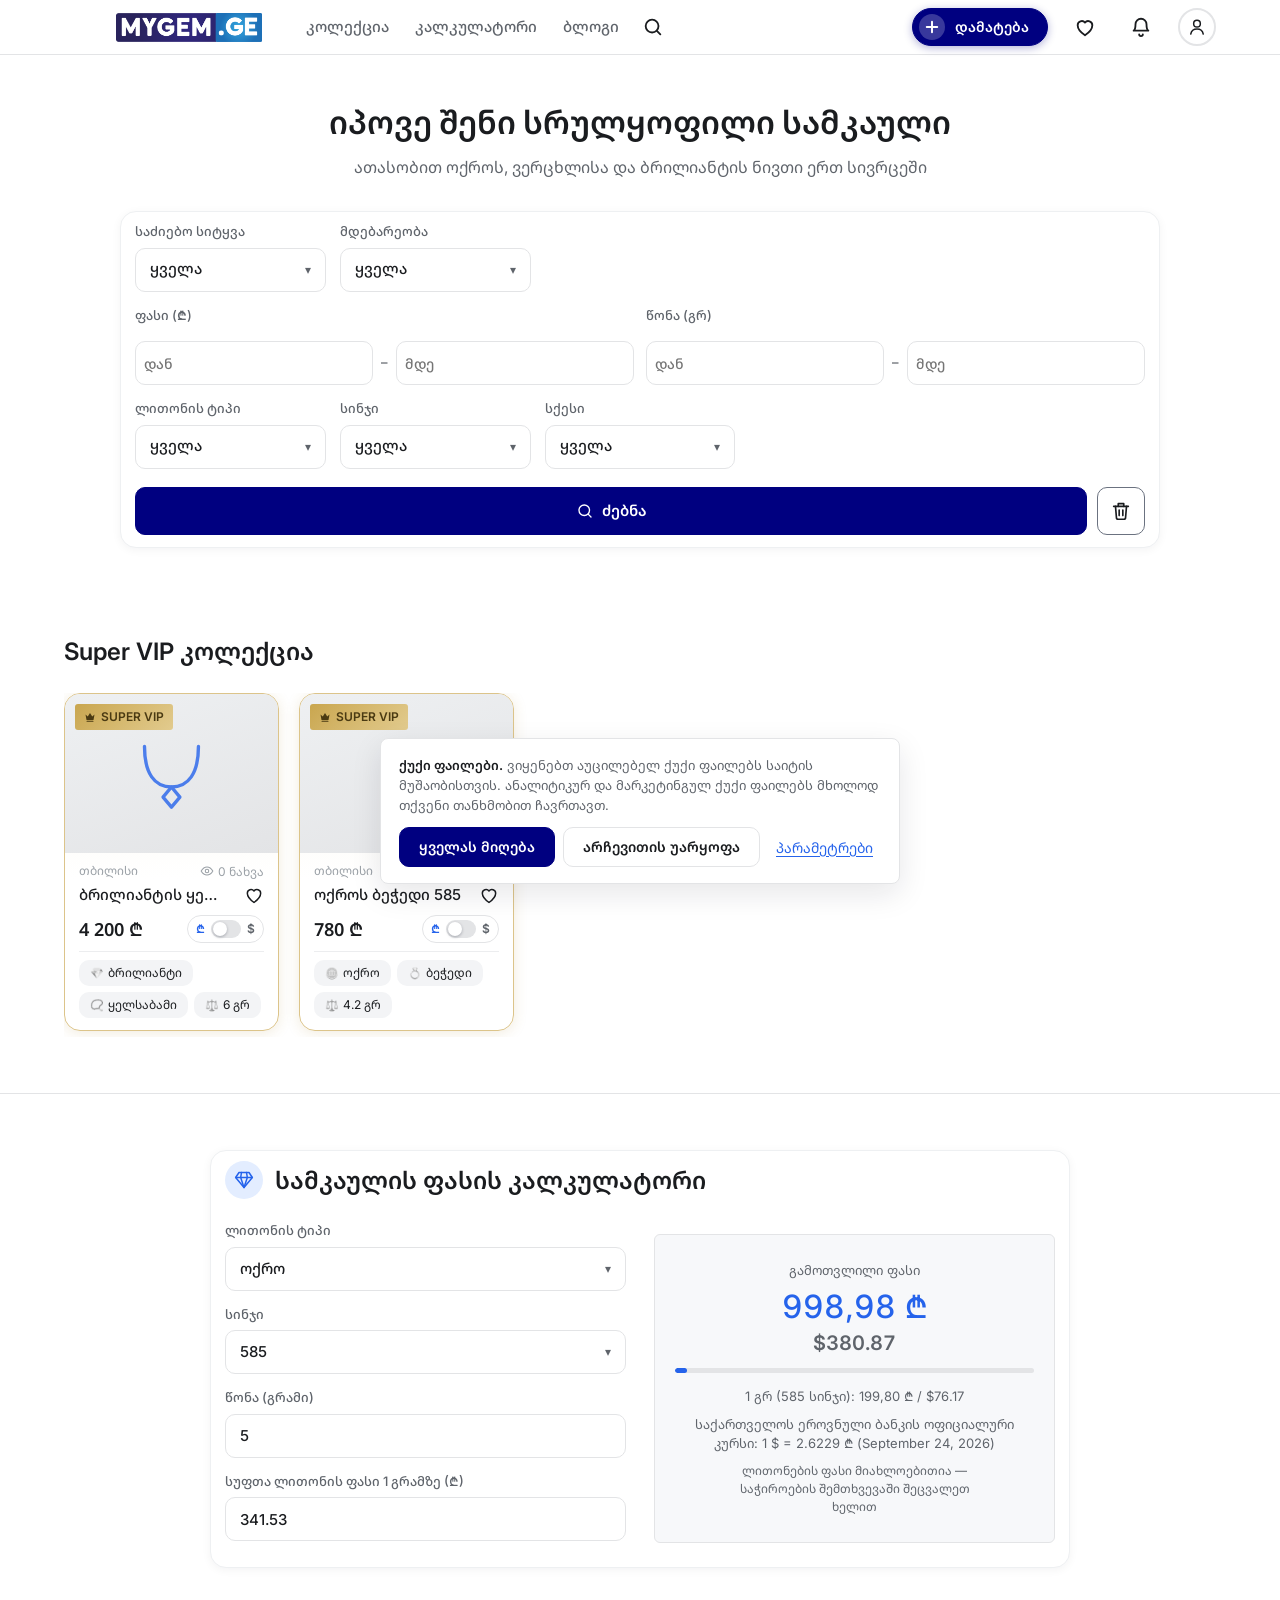
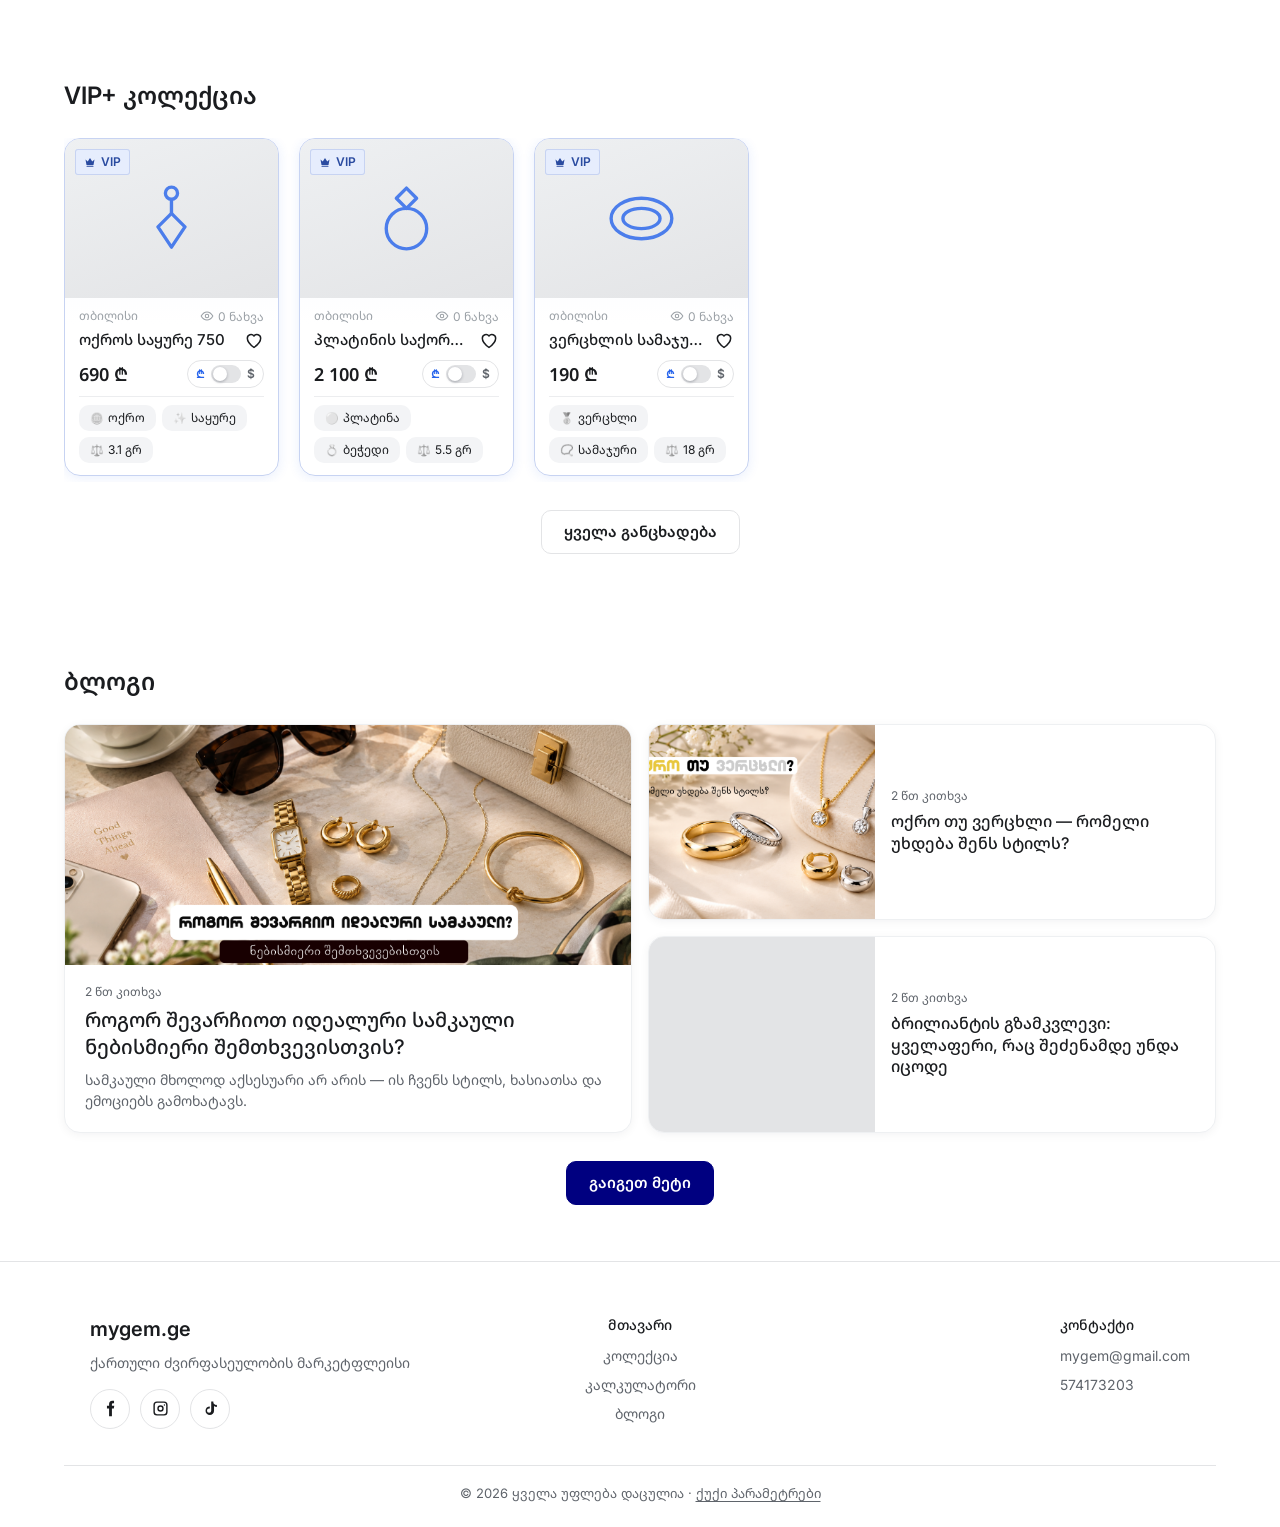
==== commit 990b07b6: "a" ====
--- a/templates/index.html
+++ b/templates/index.html
@@ -5,7 +5,7 @@
 <meta name="viewport" content="width=device-width, initial-scale=1">
 <meta name="theme-color" content="#ffffff">
 <title>mygem.ge – ძვირფასეულობის მარკეტფლეისი</title>
-<link rel="icon" type="image/jpeg" href="images/Mygem ge.jpg">
+<link rel="icon" type="image/jpeg" href="/images/Mygem ge.jpg">
 <link rel="preconnect" href="https://fonts.googleapis.com">
 <link rel="preconnect" href="https://fonts.gstatic.com" crossorigin>
 <link rel="stylesheet" href="https://fonts.googleapis.com/css2?family=Inter:wght@400;500;600&family=Noto+Sans+Georgian:wght@400;500;600&family=Noto+Serif+Georgian:wght@400;500&display=swap">
@@ -13,7 +13,7 @@
 </head>
 <body>
 <header class="top">
-  <a href="#home" class="logo" aria-label="mygem.ge"><img class="wm" src="images/Mygem ge.jpg" alt="mygem.ge" width="166" height="36"></a>
+  <a href="#home" class="logo" aria-label="mygem.ge"><img class="wm" src="/images/Mygem ge.jpg" alt="mygem.ge" width="166" height="36"></a>
   <nav class="nav">
     <a href="#collection">კოლექცია</a>
     <a href="#calculator">კალკულატორი</a>
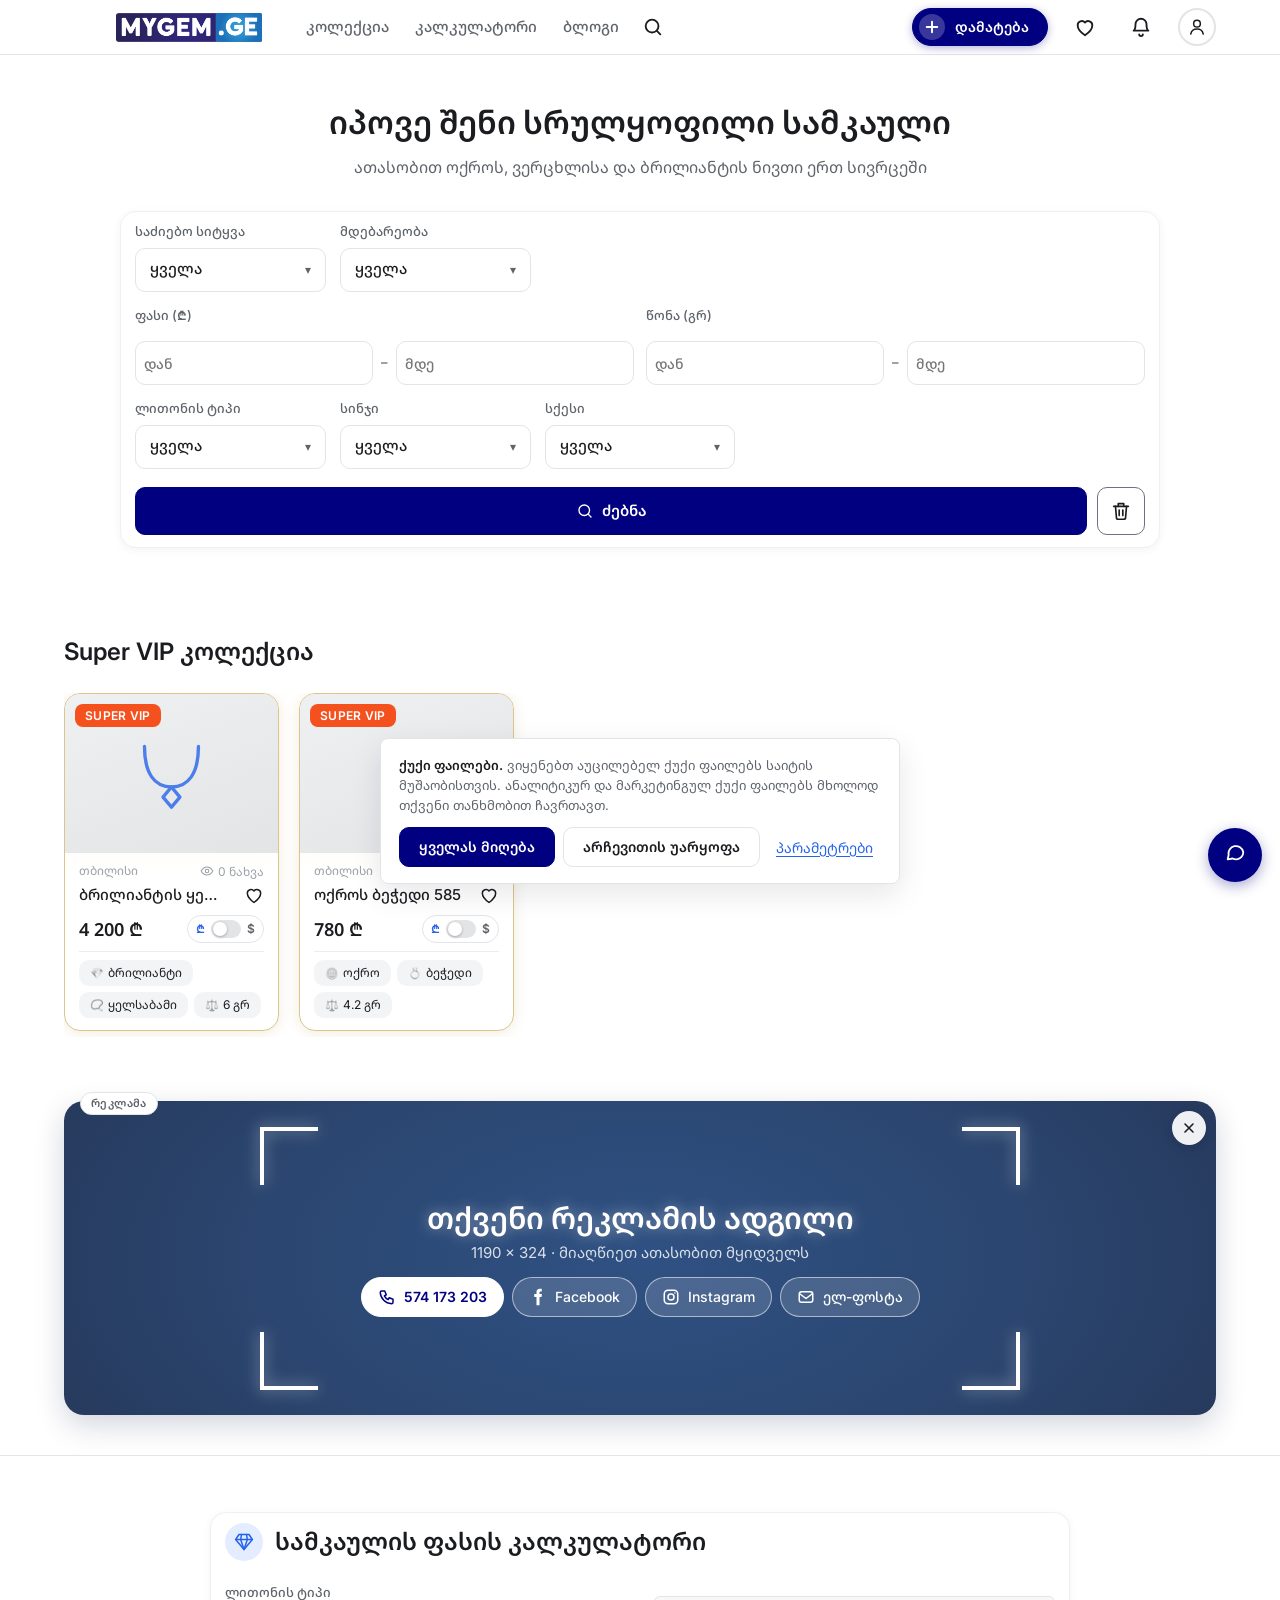
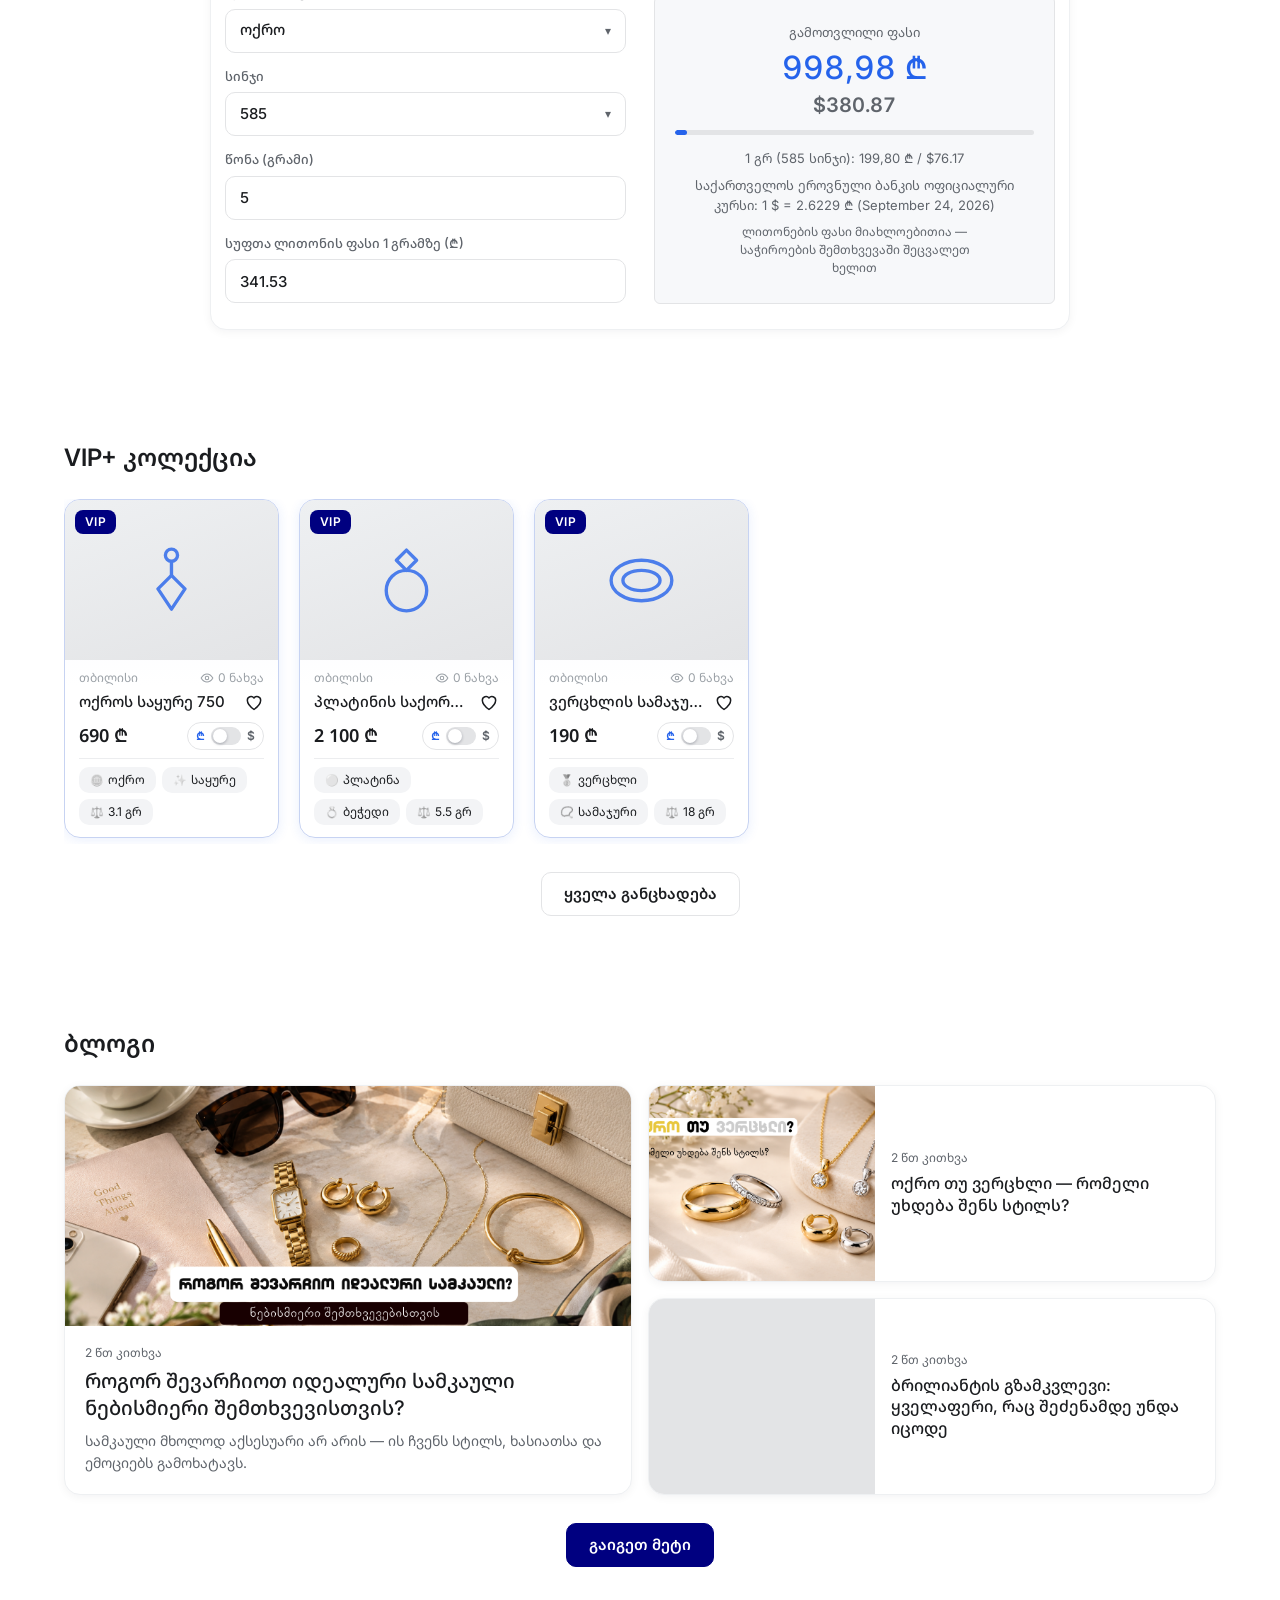
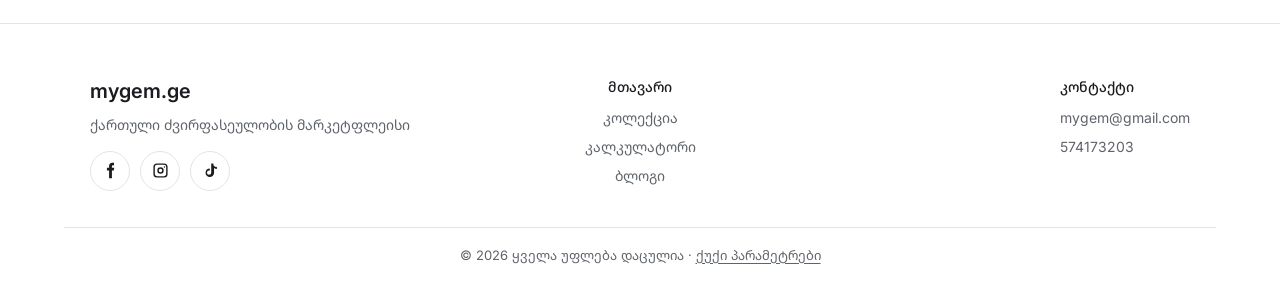
==== commit 70ce7151: "a" ====
--- a/templates/index.html
+++ b/templates/index.html
@@ -9,7 +9,9 @@
 <link rel="preconnect" href="https://fonts.googleapis.com">
 <link rel="preconnect" href="https://fonts.gstatic.com" crossorigin>
 <link rel="stylesheet" href="https://fonts.googleapis.com/css2?family=Inter:wght@400;500;600&family=Noto+Sans+Georgian:wght@400;500;600&family=Noto+Serif+Georgian:wght@400;500&display=swap">
+<link rel="stylesheet" href="/static/collection.css">
 <link rel="stylesheet" href="/static/style.css">
+<link rel="stylesheet" href="/static/ad.css">
 </head>
 <body>
 <header class="top">
@@ -85,9 +87,15 @@
 <script>/* e-mails that may use the admin tools (payments, blog). If tryon.js already defines window.ADMIN_EMAILS its list is kept. */window.ADMIN_EMAILS=window.ADMIN_EMAILS||["mygemge@gmail.com"];
 /* URL of the deployed metals-worker.js (official LBMA gold / silver / platinum prices), e.g. "https://mygem-metals.YOURNAME.workers.dev". Empty = public live spot feed. */window.METALS_API="";</script>
 <script>/* URL of the deployed tryon-worker.js (see SETUP-TRYON.md), e.g. "https://mygem-tryon.YOURNAME.workers.dev" */window.TRYON_API="";</script>
+<script>/* URL of the deployed blog-worker.js (see SETUP-BLOG.md), e.g. "https://mygem-blog.YOURNAME.workers.dev". Empty = blog posts stay in the admin's browser only. */window.BLOG_API="";</script>
+<script>/* SMS-ით ტელეფონის დადასტურება გამორთულია. ჩასართავად წაშალეთ ეს ხაზი და გამართეთ window.SMS_API */window.SMS_VERIFY=false;</script>
 <script src="/static/tryon.js"></script>
 <script src="/static/blog.js"></script>
 <script src="/static/blog-extra.js"></script>
 <script src="/static/script.js"></script>
+<script src="/static/collection.js"></script>
+<script src="/static/widget.js"></script>
+<script src="/static/ad.js"></script>
+<script src="/static/edit.js"></script>
 </body>
 </html>
--- a/static/collection.css
+++ b/static/collection.css
@@ -0,0 +1,102 @@
+/* mygem.ge — collection toolbar + list-view cards. Site tokens: white cards, soft borders, navy (#000080). Load after style.css */
+
+/* toolbar */
+.sbar { display: flex; align-items: center; justify-content: space-between; gap: 12px; flex-wrap: wrap; margin-bottom: 16px; padding: 12px 16px; background: var(--card-bg); border: 1px solid var(--card-bd); border-radius: var(--card-r); box-shadow: var(--card-sh); position: relative; z-index: 5; }
+.sbar h2 { margin: 0; font-size: var(--fs-lg); font-weight: 500; color: var(--tx); }
+.sbar h2 b { font-weight: 600; color: var(--btn); }
+.sctl { display: flex; align-items: center; gap: 12px; flex-wrap: wrap; }
+.sctl .ddw { min-width: 180px; }
+.sctl .dd-btn { height: 40px; font-size: var(--fs-md); border-radius: var(--r); }
+.sctl .dd.open .dd-btn, .sctl .dd-btn:focus-visible { border-color: var(--btn); box-shadow: 0 0 0 3px rgba(0, 0, 128, 0.15); }
+.sctl .dd-list { min-width: 100%; width: max-content; left: auto; right: 0; }
+.sctl .dd-opt.sel { background: #E8E8F7; color: var(--btn); }
+.vtog { display: flex; align-items: center; gap: 4px; }
+.vtog button { width: 36px; height: 36px; border: 0; border-radius: var(--r); background: none; color: #9AA0A6; cursor: pointer; display: grid; place-items: center; transition: background 0.2s, color 0.2s; }
+.vtog button svg { width: 20px; height: 20px; }
+.vtog button:hover { background: var(--hov); color: var(--tx); }
+.vtog button.on { color: var(--btn); background: #E8E8F7; }
+.vtog button:focus-visible { outline: 3px solid rgba(0, 0, 128, 0.35); outline-offset: 2px; }
+
+/* list view: horizontal card (photo | details + specs | location, price) */
+.lgrid { display: flex; flex-direction: column; gap: 14px; }
+.lcard { display: flex; gap: 20px; padding: 12px; background: var(--card-bg); border: 1px solid var(--card-bd); border-radius: 20px; box-shadow: var(--card-sh); cursor: pointer; transition: border-color 0.25s, box-shadow 0.25s; }
+.lcard:hover { border-color: #D3D3EE; box-shadow: 0 8px 22px rgba(17, 24, 39, 0.10); }
+.lcard:focus-visible { outline: 3px solid rgba(0, 0, 128, 0.35); outline-offset: 2px; }
+.limg { position: relative; flex: 0 0 240px; align-self: flex-start; aspect-ratio: 4 / 3; border-radius: 14px; overflow: hidden; background: linear-gradient(160deg, #EEF0F2, #E3E4E6); }
+.limgi { position: absolute; inset: 0; display: grid; place-items: center; background-size: cover; background-position: center; color: var(--gold); transition: transform 0.6s cubic-bezier(0.16, 1, 0.3, 1); }
+.limgi svg.ill { width: 38%; height: auto; opacity: 0.8; }
+@media (hover: hover) and (pointer: fine) { .lcard:hover .limgi { transform: scale(1.04); } }
+
+.lbody { flex: 1; min-width: 0; display: grid; grid-template-columns: minmax(0, 1fr) auto; grid-template-areas: "main side" "foot side"; grid-template-rows: 1fr auto; gap: 12px 24px; padding: 2px 6px 2px 0; }
+.lmain { grid-area: main; min-width: 0; display: flex; flex-direction: column; gap: 14px; }
+.ltitle { margin: 0; font-size: var(--fs-xl); font-weight: 600; line-height: 1.3; color: var(--tx); overflow: hidden; text-overflow: ellipsis; white-space: nowrap; }
+.lmain .pstat { margin-top: 0; }
+.lspecs { display: grid; grid-template-columns: 1fr 1fr; gap: 14px 28px; }
+.lsp { display: flex; align-items: center; gap: 10px; min-width: 0; font-size: var(--fs-base); color: #4B5563; }
+.lsp svg { flex: none; width: 20px; height: 20px; color: #9AA0A6; }
+.lsp span { overflow: hidden; text-overflow: ellipsis; white-space: nowrap; }
+
+.lside { grid-area: side; display: flex; flex-direction: column; align-items: flex-end; gap: 12px; min-width: 150px; }
+.ltop { display: flex; align-items: center; gap: 14px; font-size: var(--fs-md); }
+.lloc { color: var(--tx); }
+.lcond { color: #2FA66A; font-weight: 500; }
+.lcard .cact { flex: none; width: 30px; height: 30px; border: 0; background: transparent; backdrop-filter: none; box-shadow: none; color: var(--tx); margin-right: -4px; }
+.lcard .cact svg.ic { width: 20px; height: 20px; }
+.lcard .cact:hover { background: transparent; box-shadow: none; color: var(--err); }
+.lprice { display: flex; align-items: center; gap: 10px; }
+.lprice .price { font-size: 24px; font-weight: 600; }
+.lprice .price.nego { font-size: var(--fs-lg); }
+.lside .stks { display: flex; flex-wrap: wrap; justify-content: flex-end; gap: 6px; max-width: 260px; }
+.lside .stk { display: inline-flex; align-items: center; gap: 6px; padding: 5px 12px; border: 1px solid #E3E4E6; border-radius: 999px; background: #fff; box-shadow: 0 1px 2px rgba(17, 24, 39, 0.08); color: #2B3138; font-size: var(--fs-xs); font-weight: 500; line-height: 1.2; white-space: nowrap; }
+.lside .stk .se { font-size: 14px; line-height: 1; }
+.lside .stk b { font-weight: 500; }
+
+.lfoot { grid-area: foot; display: flex; align-items: center; flex-wrap: wrap; gap: 6px 10px; font-size: var(--fs-sm); color: #8A9099; }
+.lvip { padding: 4px 10px; border-radius: 8px; font-size: var(--fs-xs); font-weight: 600; letter-spacing: 0.3px; color: #fff; line-height: 1.3; }
+.lvip.s { background: #F4511E; }
+.lvip.v { background: var(--btn); }
+.lfoot .vw { display: inline-flex; align-items: center; gap: 4px; font-size: var(--fs-sm); color: #8A9099; }
+.lfoot .vw .ic { width: 14px; height: 14px; }
+
+@media (max-width: 900px) {
+  .limg { flex-basis: 180px; }
+  .lprice .price { font-size: 20px; }
+}
+@media (max-width: 700px) {
+  .sbar { padding: 10px 12px; }
+  .sctl { width: 100%; justify-content: space-between; }
+  .sctl .ddw { min-width: 0; flex: 1 1 120px; }
+  .lcard { gap: 12px; padding: 10px; border-radius: 16px; }
+  .limg { flex-basis: 120px; aspect-ratio: 1 / 1; }
+  .lbody { grid-template-columns: minmax(0, 1fr); grid-template-areas: "main" "side" "foot"; grid-template-rows: auto; gap: 8px; padding: 0; }
+  .ltitle { font-size: var(--fs-base); }
+  .lspecs { grid-template-columns: 1fr; gap: 6px; }
+  .lsp { font-size: var(--fs-md); }
+  .lside { align-items: flex-start; flex-direction: row; flex-wrap: wrap; justify-content: space-between; min-width: 0; gap: 8px; }
+  .ltop { order: 2; margin-left: auto; }
+  .lprice { order: 1; }
+  .lside .stks { order: 3; justify-content: flex-start; max-width: none; flex-basis: 100%; }
+}
+
+/* grid card tags: same svg icons as the list card */
+.card .tg svg { flex: none; width: 14px; height: 14px; color: #9AA0A6; }
+
+/* pagination (15 per page) */
+.pager { display: flex; align-items: center; justify-content: center; flex-wrap: wrap; gap: 6px; margin: 28px 0 8px; }
+.pgb { min-width: 40px; height: 40px; padding: 0 10px; border: 1px solid var(--cream2); border-radius: var(--r); background: #fff; color: var(--tx); font: inherit; font-size: var(--fs-base); font-weight: 500; cursor: pointer; display: inline-grid; place-items: center; transition: background 0.2s, border-color 0.2s, color 0.2s; }
+.pgb svg { width: 18px; height: 18px; }
+.pgb:hover:not(:disabled):not(.on) { background: var(--hov); border-color: var(--btn); }
+.pgb.on { background: var(--btn); border-color: var(--btn); color: #fff; cursor: default; }
+.pgb:disabled { opacity: 0.4; cursor: default; }
+.pgb:focus-visible { outline: 3px solid rgba(0, 0, 128, 0.35); outline-offset: 2px; }
+.pgd { min-width: 24px; text-align: center; color: var(--mu); }
+@media (max-width: 480px) { .pgb { min-width: 36px; height: 36px; } }
+
+/* VIP markers: identical pill (same look and colours) on the home collections, collection grid, favourites, profile and in the list view.
+   SUPER VIP = red-orange, VIP = blue. #app + !important so no older rule can override it. */
+#app .card .badge { padding: 4px 10px; border-radius: 8px; font-size: var(--fs-xs); font-weight: 600; letter-spacing: 0.3px; line-height: 1.3; text-transform: none; color: #fff !important; box-shadow: none !important; background: #F4511E !important; }
+#app .card .badge.s { background: #000080 !important; }
+#app .card .badge .crown { display: none; }
+#app .lvip { color: #fff; }
+#app .lvip.s { background: #F4511E; }
+#app .lvip.v { background: #000080; }
--- a/static/style.css
+++ b/static/style.css
@@ -1971,4 +1971,4 @@
 @media (max-width: 420px) { .top .logo img.wm { max-width: calc(100vw - 190px) !important; height: 38px !important; } }
 .top { gap: 0 !important; }
 .top .logo img.wm { margin-right: -12px !important; }
-.top .nav > a:first-child { padding-left: 4px !important; }+.top .nav > a:first-child { padding-left: 4px !important; }
--- a/static/ad.css
+++ b/static/ad.css
@@ -0,0 +1,67 @@
+/* mygem.ge — რეკლამის ბლოკი (1190×324 ≈ 3.67 : 1) */
+.adsec { padding: 8px 5% 40px; }
+.adin { position: relative; max-width: 1190px; margin: 0 auto; }
+.adtag { position: absolute; top: -9px; left: 16px; z-index: 3; padding: 2px 10px; border-radius: 999px; background: #fff; border: 1px solid var(--line, #E3E4E6); color: var(--mu, #5F646B); font-size: 11px; font-weight: 600; letter-spacing: .4px; }
+
+.adbox { position: relative; width: 100%; aspect-ratio: 1190 / 324; min-height: 150px; border-radius: 20px; overflow: hidden; box-shadow: 0 10px 30px rgba(10, 20, 70, .18); }
+
+/* ადგილი თავისუფალია: ლურჯი გრადიენტი + კადრის კუთხეები (როგორც მოწოდებულ სურათზე) */
+.adph { display: grid; place-items: center; text-align: center; color: #fff; padding: 18px 24px;
+  background: radial-gradient(ellipse 60% 120% at 50% 50%, #2F5183 0%, #2B4670 55%, #26385A 100%); }
+.adc { position: absolute; width: clamp(26px, 5vw, 58px); height: clamp(26px, 5vw, 58px); border: 0 solid #fff; filter: drop-shadow(0 0 8px rgba(255, 255, 255, .55)); pointer-events: none; }
+.adc.c1 { top: 8%; left: 17%; border-top-width: 4px; border-left-width: 4px; }
+.adc.c2 { top: 8%; right: 17%; border-top-width: 4px; border-right-width: 4px; }
+.adc.c3 { bottom: 8%; left: 17%; border-bottom-width: 4px; border-left-width: 4px; }
+.adc.c4 { bottom: 8%; right: 17%; border-bottom-width: 4px; border-right-width: 4px; }
+.adtx { position: relative; z-index: 1; display: flex; flex-direction: column; align-items: center; gap: 6px; max-width: 100%; }
+.adtx h3 { margin: 0; font-size: clamp(18px, 2.6vw, 30px); font-weight: 600; line-height: 1.2; color: #fff; text-shadow: 0 0 14px rgba(255, 255, 255, .45); }
+.adtx p { margin: 0 0 6px; font-size: clamp(12px, 1.3vw, 15px); color: rgba(255, 255, 255, .82); }
+
+/* საკონტაქტო ღილაკები */
+.adbtns { display: flex; flex-wrap: wrap; justify-content: center; gap: 8px; }
+.adb { display: inline-flex; align-items: center; gap: 8px; height: 40px; padding: 0 16px; border-radius: 999px; background: rgba(255, 255, 255, .14); border: 1px solid rgba(255, 255, 255, .55); color: #fff; font-size: var(--fs-md, 14px); font-weight: 500; white-space: nowrap; transition: background .2s, color .2s, border-color .2s, transform .15s; }
+.adb svg { width: 18px; height: 18px; flex: none; }
+.adb:hover { background: #fff; color: #000080; border-color: #fff; }
+.adb:active { transform: scale(.97); }
+.adb:focus-visible { outline: 3px solid rgba(255, 255, 255, .7); outline-offset: 2px; }
+.adb.main { background: #fff; color: #000080; border-color: #fff; font-weight: 600; }
+.adb.main:hover { background: #E8E8F7; }
+
+/* რეალური რეკლამა (სურათი) */
+.adbox.has-img { background: #fff; border: 1px solid var(--line, #E3E4E6); }
+.adimg, .adimg img { display: block; width: 100%; height: 100%; }
+.adimg img { object-fit: cover; }
+a.adimg { transition: filter .2s; }
+a.adimg:hover { filter: brightness(1.04); }
+.adstrip { display: flex; align-items: center; justify-content: space-between; gap: 12px 20px; flex-wrap: wrap; margin-top: 12px; padding: 12px 16px; border: 1px solid var(--card-bd, #EEF0F2); border-radius: 14px; background: #fff; box-shadow: var(--card-sh, 0 2px 10px rgba(17, 24, 39, .05)); }
+.adstrip > span { font-size: var(--fs-md, 14px); color: var(--mu, #5F646B); font-weight: 500; }
+.adstrip .adb { background: #fff; color: var(--btn, #000080); border-color: var(--cream2, #E3E4E6); height: 38px; }
+.adstrip .adb:hover { background: var(--btn, #000080); color: #fff; border-color: var(--btn, #000080); }
+.adstrip .adb.main { background: var(--btn, #000080); color: #fff; border-color: var(--btn, #000080); }
+.adstrip .adb.main:hover { background: var(--btn-h, #1A1AA3); }
+
+/* ტაბლეტი / ტელეფონი: 1190:324 ვიწრო ეკრანზე ძალიან დაბალია, ამიტომ ბლოკი უფრო მაღალია */
+@media (max-width: 760px) {
+  .adsec { padding: 4px 5% 28px; }
+  .adbox.adph { aspect-ratio: auto; min-height: 230px; border-radius: 16px; }
+  .adbox.has-img { aspect-ratio: 1190 / 324; }
+  .adc.c1, .adc.c3 { left: 5%; } .adc.c2, .adc.c4 { right: 5%; }
+  .adbtns { display: grid; grid-template-columns: 1fr 1fr; width: 100%; max-width: 360px; }
+  .adb { justify-content: center; padding: 0 10px; height: 42px; }
+  .adb.main { grid-column: 1 / -1; }
+  .adstrip { flex-direction: column; align-items: stretch; text-align: center; }
+  .adstrip .adbtns { max-width: none; }
+}
+@media (prefers-reduced-motion: reduce) { .adb, a.adimg { transition: none; } }
+@media print { .adsec { display: none; } }
+
+/* დახურვის ღილაკი (X) */
+.adx { position: absolute; top: 10px; right: 10px; z-index: 4; width: 34px; height: 34px; padding: 0; border: 0; border-radius: 50%; display: grid; place-items: center; background: rgba(255, 255, 255, .92); color: #1A1C1F; cursor: pointer; box-shadow: 0 2px 8px rgba(10, 20, 70, .25); transition: background .2s, color .2s, transform .15s; }
+.adx svg { width: 16px; height: 16px; }
+.adx:hover { background: #000080; color: #fff; }
+.adx:active { transform: scale(.92); }
+.adx:focus-visible { outline: 3px solid rgba(0, 0, 128, .45); outline-offset: 2px; }
+.adsec { transition: opacity .25s ease, transform .25s ease; }
+.adsec.out { opacity: 0; transform: translateY(-8px); pointer-events: none; }
+@media (max-width: 760px) { .adx { top: 8px; right: 8px; width: 32px; height: 32px; } }
+@media (prefers-reduced-motion: reduce) { .adx, .adsec { transition: none; } }
